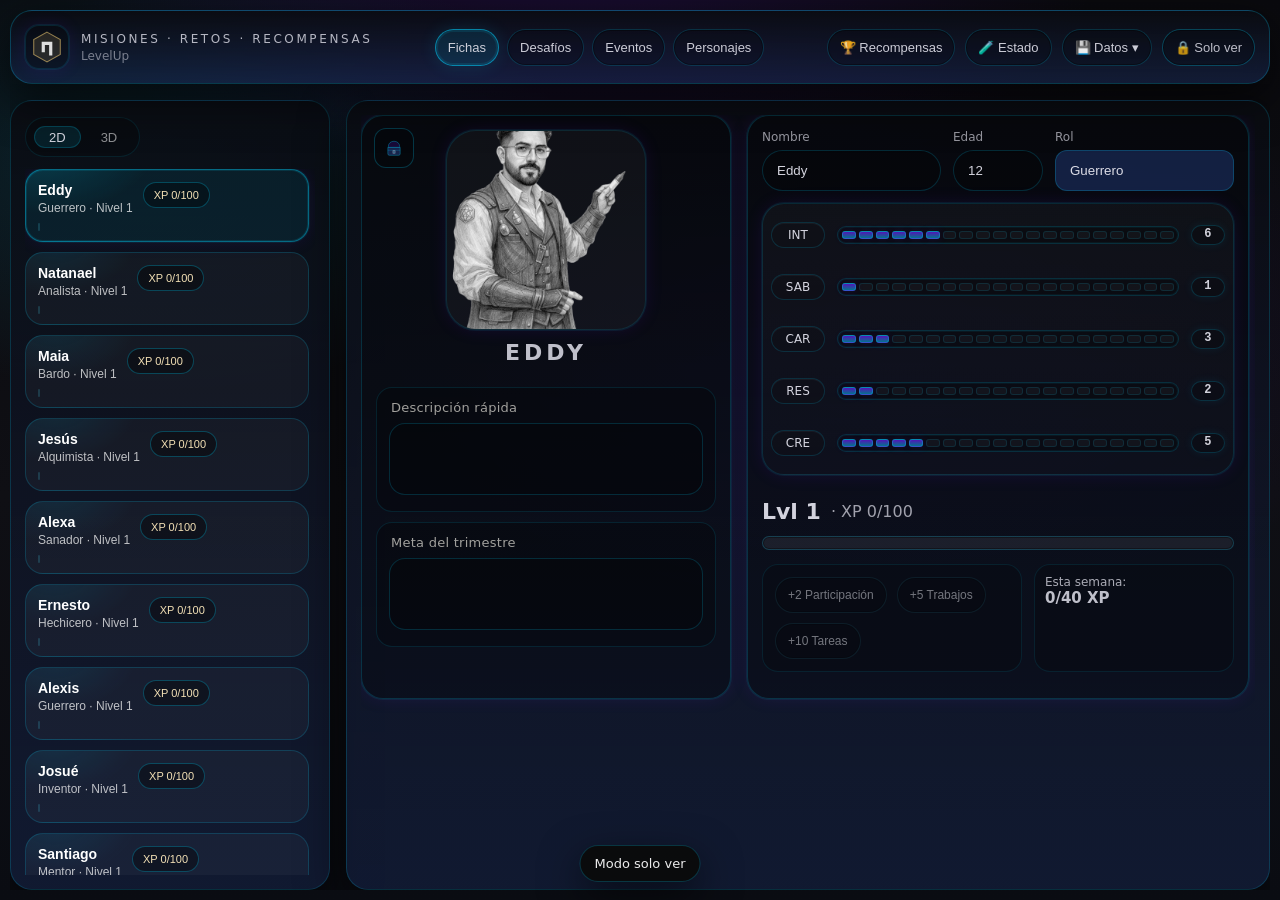
==== index.html @ 94ec375c "Add files via upload" ====
<!doctype html>
<html lang="es">
<head>
  <meta charset="utf-8" />
  <!-- iOS: evita zoom raro al rotar y mantiene el layout estable -->
  <meta name="viewport" content="width=device-width, initial-scale=1, minimum-scale=1, maximum-scale=1, viewport-fit=cover" />
  <meta name="color-scheme" content="dark" />
  <!-- LevelUp STABLE_RESET_v14 -->
<title>LevelUp</title>
  <!-- Icono de la pestaña (pon tu archivo en assets/logo.png o cambia la ruta) -->
  <link rel="icon" href="assets/logo.png" type="image/png" />
  <link rel="apple-touch-icon" href="assets/logo.png" />
  <link rel="stylesheet" href="./styles.css?v=LevelUP_V2_00.032" />
</head>
<body>
  <div class="splash" id="splash" aria-label="LevelUp" role="status">
    <div class="splash__inner">
      <img class="splash__logo" src="assets/logo.png" alt="LevelUp" />
      <div class="splash__glow" aria-hidden="true"></div>
    </div>
  </div>
  <!--
    LevelUp Hybrid Skeleton (Base responsive + datos híbridos)
    - Desktop / iPad / iPhone
    - Híbrido de datos:
        1) Intenta cargar ./data/data.json (GitHub Pages) si hay internet
        2) Si falla, usa la última copia guardada en localStorage
        3) Siempre puedes importar JSON manual (ideal para iPad offline) y se guarda localmente
    - Sin PIN por ahora (se agrega después sin reestructurar)
  -->

  <div class="app" id="app">
    <header class="topbar" id="topbar">
      <div class="topbar__left">
        <button class="iconbtn topbar__menu" id="btnMenu" aria-label="Abrir menú lateral" title="Menú">☰</button>

        <!-- Mobile: acceso directo a Recompensas (trofeo). Más simple y confiable en iOS. -->
        <button class="iconbtn topbar__trophyBtn" id="btnMobileRewards" aria-label="Recompensas" title="Recompensas">
          <svg class="trophyIcon" viewBox="0 0 64 64" aria-hidden="true" focusable="false">
            <path d="M22 12h20v6c0 8-5 14-10 14s-10-6-10-14v-6z" fill="rgba(114,26,255,.18)" stroke="rgba(0,210,255,.55)" stroke-width="2"/>
            <path d="M18 14h-6c0 12 6 18 14 20" fill="none" stroke="rgba(0,210,255,.55)" stroke-width="2"/>
            <path d="M46 14h6c0 12-6 18-14 20" fill="none" stroke="rgba(0,210,255,.55)" stroke-width="2"/>
            <path d="M28 36h8v6h-8z" fill="rgba(25,42,86,.85)" stroke="rgba(0,210,255,.45)" stroke-width="2"/>
            <path d="M22 42h20v8H22z" fill="rgba(25,42,86,.85)" stroke="rgba(0,210,255,.45)" stroke-width="2"/>
            <path d="M18 50h28" stroke="rgba(0,210,255,.25)" stroke-width="2"/>
          </svg>
        </button>

        <div class="brand" aria-label="LevelUp">
          <div class="brand__logo" aria-hidden="true">
            <svg viewBox="0 0 64 64" width="34" height="34" role="img" aria-label="LU">
              <path d="M32 4l25 14v28L32 60 7 46V18L32 4z" fill="rgba(255,215,120,.12)" stroke="rgba(255,215,120,.55)" stroke-width="2"/>
              <path d="M22 22h20v6H28v14h-6V22zm14 0h6v26h-6V22z" fill="rgba(255,255,255,.85)"/>
            </svg>
          </div>
          <div class="brand__text">
            <div class="brand__title">MISIONES · RETOS · RECOMPENSAS</div>
            <div class="brand__subtitle" id="brandSubtitle">LevelUp</div>
          </div>
        </div>
      </div>

      <nav class="topnav" aria-label="Navegación principal">
        <button class="pill is-active" data-route="fichas">Fichas</button>
        <button class="pill" data-route="desafios">Desafíos</button>
        <button class="pill" data-route="eventos">Eventos</button>
        <button class="pill" data-route="personajes">Personajes</button>
      </nav>

      <div class="topbar__right">
        <!-- Reemplaza "Presentación" por acceso directo a Recompensas (pantalla separada por ahora) -->
        <button class="pill pill--ghost" id="btnRecompensas" data-route="recompensas">🏆 Recompensas</button>
        <button class="pill pill--ghost" id="btnDebugPanel" aria-pressed="false">🧪 Estado</button>

        <div class="dropdown">
          <button class="pill pill--ghost" id="btnDatos" aria-haspopup="menu" aria-expanded="false">💾 Datos ▾</button>
          <div class="dropdown__menu" role="menu" aria-label="Datos" id="menuDatos">
            <button class="menuitem" role="menuitem" id="btnReloadRemote">Recargar desde GitHub</button>
            <button class="menuitem" role="menuitem" id="btnImportJson">Importar JSON…</button>
            <button class="menuitem" role="menuitem" id="btnExportJson">Exportar JSON</button>
            <div class="menudivider"></div>
            <button class="menuitem" role="menuitem" id="btnResetLocal">Borrar copia local</button>
          </div>
        </div>

        <button class="pill pill--danger" id="btnEdicion">🔒 Edición</button>
      </div>
    </header>

    <main class="shell" id="shell">
      <div class="overlay" id="overlay" hidden></div>

      <aside class="sidebar" id="sidebar" aria-label="Panel de personajes">
        <div class="panelHeader panelHeader--compact">
          <div class="segmented segmented--compact" role="tablist" aria-label="Grupos">
            <button class="segmented__btn is-active" role="tab" aria-selected="true" data-group="2D">2D</button>
            <button class="segmented__btn" role="tab" aria-selected="false" data-group="3D">3D</button>
          </div>
          <button class="pill pill--small" id="btnNuevoHeroe" data-edit-only="1">+ Nuevo</button>
        </div>

        <div class="list" id="heroList"></div>
      </aside>

      <section class="content" id="content" aria-label="Contenido principal">
        <div class="pages">
          <article class="page is-active" data-page="fichas">
            <div class="cardGrid">
              <div class="card card--center card--avatar">
                <!-- Eliminar héroe (fuera del marco para no descentrar la foto) -->
                <button class="iconBtn heroChestBtn" id="btnChest" title="Recompensas" aria-label="Recompensas">
                  <!-- Inline SVG para que se vea como cofre (no emoji caja de herramientas) -->
                  <svg class="chestIcon" viewBox="0 0 64 64" aria-hidden="true" focusable="false">
                    <!-- tapa -->
                    <path d="M12 26c0-10 8-18 20-18s20 8 20 18v4H12v-4z" fill="rgba(114,26,255,.18)" stroke="rgba(0,210,255,.55)" stroke-width="2"/>
                    <!-- cuerpo -->
                    <path d="M10 30h44v22c0 3-2 6-6 6H16c-4 0-6-3-6-6V30z" fill="rgba(25,42,86,.85)" stroke="rgba(0,210,255,.55)" stroke-width="2"/>
                    <!-- refuerzo -->
                    <path d="M10 40h44" stroke="rgba(0,210,255,.35)" stroke-width="2"/>
                    <!-- cerradura -->
                    <path d="M28 41h8v10h-8z" fill="rgba(220,220,230,.12)" stroke="rgba(220,220,230,.55)" stroke-width="2"/>
                    <circle cx="32" cy="46" r="1.8" fill="rgba(0,210,255,.9)"/>
                  </svg>
                  <span class="notifBadge" id="chestBadge" aria-hidden="true" hidden>1</span>
                </button>
                <button class="iconBtn iconBtn--danger heroDeleteBtn" id="btnEliminar" data-edit-only="1" title="Eliminar héroe" aria-label="Eliminar héroe">🗑</button>
                <div class="avatar">
				  <div class="avatar__frame" id="avatarFrame">
					<div class="avatar__box" id="avatarBox">
						<div class="avatar__placeholder">Sin foto</div>
					</div>
                    <!-- Overlay edit icon: appears on hover (desktop) or always on touch -->
                    <button class="avatarEditBtn" id="btnFotoOverlay" data-edit-only="1" title="Editar foto" aria-label="Editar foto">✎</button>
				  </div>
                </div>

                <div class="heroName" id="heroName">NUEVO HÉROE</div>

          <div class="noteGrid">
            <div class="noteCol">
              <div class="noteTitle">Descripción rápida</div>
              <textarea class="textarea textarea--short" id="txtDesc" ></textarea>
            </div>
            <div class="noteCol">
              <div class="noteTitle">Meta del trimestre</div>
              <textarea class="textarea textarea--short" id="txtMeta" ></textarea>
            </div>
</div>
              </div>

              <div class="card">
                <div class="fields3">
                  <div class="field">
                    <div class="labelSmall">Nombre</div>
                    <input class="input" id="inNombre" value="Nuevo héroe" />
                  </div>
                  <div class="field field--small">
                    <div class="labelSmall">Edad</div>
                    <input class="input" id="inEdad" value="13" />
                  </div>
                  <div class="field">
                    <div class="labelSmall">Rol</div>
                    <input class="input input--select" id="inRol" value='Selecciona un rol' readonly aria-haspopup="dialog" aria-controls="roleModal" />
                  </div>
                </div>

                <div class="stats" id="statsBox"></div>

                <div class="xpCard">
                  <div class="xpHeader">
                    <div class="xpLevel" id="xpLevel">Lvl 1</div>
                    <div class="xpText" id="xpText">· XP 0/100</div>
                    <div class="xpBtns">
                      <button class="pill pill--small pill--ghost" id="btnXpM5" data-edit-only="1">-5 XP</button>
                      <button class="pill pill--small pill--ghost" id="btnXpM1" data-edit-only="1">-1 XP</button>
                      <button class="pill pill--small pill--ghost" id="btnXpP1" data-edit-only="1">+1 XP</button>
                      <button class="pill pill--small pill--ghost" id="btnXpP5" data-edit-only="1">+5 XP</button>
                    </div>
                  </div>
                  <div class="xpBar"><div class="xpFill" id="xpFill" style="width:0%"></div></div>

                  <div class="xpFooter">
                    <div class="subCard">
                      <div class="chipRow" id="actChips">
                        <button class="pill pill--small" data-xp="2">+2 Participación</button>
                        <button class="pill pill--small" data-xp="5">+5 Trabajos</button>
                        <button class="pill pill--small" data-xp="10">+10 Tareas</button>
                      </div>
                    </div>
                    <div class="subCard subCard--week">
                      <div class="subCard__title">Esta semana:</div>
                      <div class="subCard__valRow">
                        <div class="subCard__val" id="weekXp">0/40 XP</div>
                        <button class="iconBtn iconBtn--tiny" id="btnWeekReset" data-edit-only="1" title="Reiniciar XP semanal" aria-label="Reiniciar XP semanal">↺</button>
                      </div>
                    </div>
                  </div>

                </div>
              </div>
            </div>
          </article>

        <article class="page" data-page="recompensas">
          <div class="rewardsGrid">
            <section class="card" aria-label="Historial de recompensas">
              <div class="cardHead">
                <h3 class="h3">Historial</h3>
                <div class="muted small" id="rewardsHistorySubtitle">Selecciona un personaje para ver su historial.</div>
              </div>
              <div class="cardBody">
                <div id="rewardsHistoryList" class="rewardsList"></div>
                <div id="rewardsHistoryEmpty" class="muted" style="padding:8px;">Aún no hay recompensas reclamadas.</div>
              </div>
            </section>

            <section class="card" aria-label="Recompensas generales">
              <div class="cardHead">
                <h3 class="h3">Recompensas generales</h3>
                <div class="muted small">Lo que pueden ganar al subir de nivel.</div>
              </div>
              <div class="cardBody">
                <div id="rewardsGeneralList" class="rewardsList"></div>
              </div>
            </section>
          </div>
        </article>

          <article class="page" data-page="desafios">
            <div class="challengeTop">
              <div class="dropdown" id="subjectDropdown">
                <button class="pill" id="btnSubject" type="button">Materia ▾</button>
                <div class="dropdown__menu" id="subjectMenu" role="menu" aria-label="Materias"></div>
              </div>

              <div class="diffPills" id="diffPills" role="group" aria-label="Dificultad">
                <button class="pill pill--ghost" id="btnDiffEasy" type="button" data-diff="easy">Fácil</button>
                <button class="pill pill--ghost" id="btnDiffMed" type="button" data-diff="medium">Medio</button>
                <button class="pill pill--ghost" id="btnDiffHard" type="button" data-diff="hard">Difícil</button>
              </div>

              <button class="pill" id="btnAddChallenge" type="button" data-edit-only="1">+ Desafío</button>
              <button class="pill pill--ghost" id="btnManageSubjects" type="button" data-edit-only="1">✎ Materias</button>
            </div>

            <!-- Menú contextual (mobile/compact) para acciones del desafío seleccionado -->
            <div class="dropdown__menu" id="challengeMoreMenu" role="menu" aria-label="Acciones de desafío" hidden></div>

<div class="cards2">
              <div class="card">
                <div class="cardTitle">Lista</div>
                <div class="challengeList" id="challengeList"></div>
              </div>

              <div class="card">
                <div class="cardTitle">Detalle</div>
                <div class="challengeDetailHead">
                  <div class="challengeDetailMeta" id="challengeHint">Selecciona un desafío.</div>
                  <div class="challengeDetailActions">
                    <button class="pill pill--small" id="btnChallengeComplete" type="button">✔ Completado</button>
                    <button class="pill pill--small pill--ghost" id="btnChallengeEdit" data-edit-only="1" type="button">✎ Editar</button>
                    <button class="pill pill--small pill--danger" id="btnChallengeDelete" data-edit-only="1" type="button">🗑</button>
                    <button class="pill pill--small pill--ghost" id="btnChallengeMore" type="button" aria-label="Más acciones" data-edit-only="1">⋯</button>
                  </div>
                </div>
                <div class="challengeBody" id="challengeBody"></div>
              </div>
            </div>
          </article>

          <article class="page" data-page="eventos">
            <div class="pageIntro">
              <h2 class="h2">Eventos</h2>
              <p class="muted">Tarjetas (placeholder) listas para desbloqueos.</p>
            </div>
            <div class="gridCards" id="eventGrid"></div>
          </article>

          <article class="page" data-page="personajes">
            <div class="pageIntro">
              <h2 class="h2">Personajes</h2>
              <p class="muted">Vista global (placeholder): lista.</p>
            </div>

            <div class="card">
              <div class="cardTitle">Tabla rápida</div>
              <div class="table" id="peopleTable"></div>
            </div>
          </article>
        </div>
      </section>

      <aside class="details" id="details" aria-label="Panel derecho">
        <div class="card">
          <div class="cardTitle">Estado</div>
          <div class="kv">
            <div class="k">Dispositivo</div><div class="v" id="dbgDevice">—</div>
            <div class="k">Ruta</div><div class="v" id="dbgRoute">fichas</div>
            <div class="k">Rol</div><div class="v" id="dbgRole">viewer</div>
            <div class="k">Datos</div><div class="v" id="dbgDataSrc">—</div>
            <div class="k">Update</div><div class="v" id="dbgUpdated">—</div>
            <div class="k">Build</div><div class="v" id="dbgBuild">—</div>
            <div class="k">Materias</div><div class="v" id="dbgSubCount">—</div>
            <div class="k">Desafíos</div><div class="v" id="dbgChCount">—</div>
          </div>
        </div>

        <div class="card">
          <div class="cardTitle">Notas</div>
          <div class="muted">
            Híbrido: GitHub cuando hay internet, localStorage cuando no, e importación manual para iPad offline.
          </div>
          <div class="ghostBox">PIN se agrega en fase siguiente</div>
        </div>
      </aside>
      <input type="file" id="fileHeroPhoto" accept="image/*" hidden />
    </main>

    <nav class="bottomNav" id="bottomNav" aria-label="Navegación inferior">
      <button class="bottomNav__btn is-active" data-route="fichas">Fichas</button>
      <button class="bottomNav__btn" data-route="desafios">Desafíos</button>
      <button class="bottomNav__btn" data-route="eventos">Eventos</button>
      <button class="bottomNav__btn" data-route="personajes">Personajes</button>
    </nav>

    <div class="modal" id="roleModal" hidden>
      <div class="modal__backdrop" data-close-role-modal></div>
      <div class="modal__card" role="dialog" aria-modal="true" aria-labelledby="roleModalTitle">
        <div class="modal__header">
          <div class="cardTitle" id="roleModalTitle">Selecciona un rol</div>
          <button class="pill pill--small pill--ghost" id="btnCloseRoleModal" type="button">Cerrar</button>
        </div>
        <div class="modal__body">
          <div class="roleList" id="roleList"></div>
        </div>
      </div>
    </div>

    
    <!-- Modal: Editor de foto (encuadre) -->
    <div class="modal" id="photoModal" hidden>
      <div class="modal__backdrop" id="photoBackdrop"></div>
      <div class="modal__card" role="dialog" aria-modal="true" aria-labelledby="photoModalTitle">
        <div class="modal__header">
          <div class="cardTitle" id="photoModalTitle">Editar foto</div>
          <button class="pill pill--small pill--ghost" id="btnPhotoCancel" type="button">Cerrar</button>
        </div>
        <div class="modal__body">
          <div id="photoPreviewBox" aria-label="Arrastra para encuadrar"></div>

          <div class="photoFitRow">
            <div class="muted">Posición: <span id="photoPosLabel">50% · 50%</span></div>
            <div class="muted">Zoom: <span id="photoZoomLabel">100%</span></div>
          </div>

          <div class="photoFitRow">
            <input id="photoZoom" type="range" min="1" max="2.5" step="0.01" value="1" />
            <button class="pill pill--small" id="btnPhotoReset" type="button">Reset</button>
            <button class="pill pill--small pill--ghost" id="btnPhotoChange" type="button">Cambiar imagen</button>
            <button class="pill pill--small pill--danger" id="btnPhotoSave" type="button">Guardar</button>
          </div>
        </div>
      </div>
    </div>

    
    <!-- Modal: Subir de nivel + elegir recompensa -->
    <div class="modal" id="levelUpModal" hidden>
      <div class="modal__backdrop" id="levelUpBackdrop"></div>
      <div class="modal__card modal__card--levelup" role="dialog" aria-modal="true" aria-labelledby="levelUpTitle">
        <div class="modal__header">
          <div class="cardTitle" id="levelUpTitle">¡Subiste de nivel!</div>
          <button class="pill pill--small pill--ghost" id="btnLevelUpClose" type="button">Cerrar</button>
        </div>
        <div class="modal__body">
          <div class="levelUpHeroLine">
            <div class="muted">Héroe:</div>
            <div class="levelUpHeroName" id="levelUpHeroName">—</div>
          </div>

          <div class="levelUpBig">
            <div class="levelUpBig__label">Nivel</div>
            <div class="levelUpBig__num" id="levelUpNum">1</div>
          </div>

          <div class="levelUpPickTitle">Elige tu recompensa</div>
          <div class="rewardPickGrid" id="rewardPickGrid"></div>

          <div class="muted levelUpHint" id="levelUpHint">Tienes una recompensa pendiente. Elígela para reclamarla.</div>
        </div>
      </div>
    </div>

    <!-- Modal: Confirmación (sin alerts del navegador) -->
    <div class="modal" id="confirmModal" hidden>
      <div class="modal__backdrop" id="confirmBackdrop"></div>
      <div class="modal__card" role="dialog" aria-modal="true" aria-labelledby="confirmTitle">
        <div class="modal__header">
          <div class="cardTitle" id="confirmTitle">Confirmar</div>
        </div>
        <div class="modal__body">
          <div class="confirmMsg" id="confirmMessage">¿Seguro?</div>
          <div style="height:14px"></div>
          <div style="display:flex; gap:10px; justify-content:flex-end; flex-wrap:wrap;">
            <button class="pill pill--small pill--ghost" id="btnConfirmCancel" type="button">Cancelar</button>
            <button class="pill pill--small pill--danger" id="btnConfirmOk" type="button">Aceptar</button>
          </div>
        </div>
      </div>
    </div>

    <!-- Modal: Materias (CRUD) -->
    <div class="modal" id="subjectsModal" hidden>
      <div class="modal__backdrop" id="subjectsBackdrop"></div>
      <div class="modal__card" role="dialog" aria-modal="true" aria-labelledby="subjectsTitle">
        <div class="modal__header">
          <div class="cardTitle" id="subjectsTitle">Materias</div>
          <button class="pill pill--small pill--ghost" id="btnCloseSubjects" type="button">✕</button>
        </div>
        <div class="modal__body">
          <div class="formCard">
            <label class="label">Nueva materia</label>
            <div style="display:flex; gap:10px; align-items:center;">
              <input class="input" id="inNewSubject" placeholder="Ej: Ciencias" />
              <button class="pill pill--small" id="btnAddSubject" type="button">Agregar</button>
            </div>
          </div>

          <div style="height:12px"></div>

          <div class="cardTitle" style="margin:6px 0 10px;">Lista</div>
          <div class="subjectsList" id="subjectsList"></div>
        </div>
      </div>
    </div>

    <!-- Modal: Crear / Editar desafío -->
    <div class="modal" id="challengeModal" hidden>
      <div class="modal__backdrop" id="challengeBackdrop"></div>
      <div class="modal__card" role="dialog" aria-modal="true" aria-labelledby="challengeModalTitle">
        <div class="modal__header">
          <div class="cardTitle" id="challengeModalTitle">Desafío</div>
          <button class="pill pill--small pill--ghost" id="btnCloseChallengeModal" type="button">✕</button>
        </div>
        <div class="modal__body">
          <div class="fields3" style="grid-template-columns: 1fr 120px 1fr;">
            <div class="field">
              <label class="label">Materia</label>
              <select class="input input--select" id="inChSubject"></select>
            </div>
            <div class="field">
              <label class="label">Dificultad</label>
              <input type="hidden" id="inChDiff" value="easy" />
              <div class="diffPick" id="inChDiffPick" role="group" aria-label="Dificultad">
                <button type="button" class="pill pill--small" data-diff="easy">Fácil</button>
                <button type="button" class="pill pill--small" data-diff="medium">Medio</button>
                <button type="button" class="pill pill--small" data-diff="hard">Difícil</button>
              </div>
            </div>
            <div class="field">
              <label class="label">Puntos</label>
              <input class="input" id="inChPoints" inputmode="numeric" />
            </div>
          </div>

          <div class="field">
            <label class="label">Título</label>
            <input class="input" id="inChTitle" placeholder="Ej: Problemas de fracciones" />
          </div>

          <div style="height:10px"></div>

          <div class="field">
            <label class="label">Instrucciones</label>
            <textarea class="textarea" id="inChBody" placeholder="Escribe instrucciones simples..."></textarea>
          </div>

          <div style="height:14px"></div>
          <div style="display:flex; gap:10px; justify-content:flex-end; flex-wrap:wrap;">
            <button class="pill pill--small pill--ghost" id="btnCancelChallenge" type="button">Cancelar</button>
            <button class="pill pill--small" id="btnSaveChallenge" type="button">Guardar</button>
          </div>
        </div>
      </div>
    </div>


    <input type="file" id="fileJson" accept="application/json" hidden />
  </div>

  <!-- Cache-bust version -->
  

  <!-- Eventos: modal de detalle -->
  <div class="modal" id="eventModal" hidden>
    <div class="modal__backdrop" data-close="eventModal"></div>
    <div class="modal__card modal__card--event" role="dialog" aria-modal="true" aria-labelledby="eventModalTitle">
      <div class="modal__head">
        <div class="modal__titleRow">
          <div class="badge badge--subj" id="eventModalKind">EVENTO</div>
          <h3 id="eventModalTitle">Evento</h3>
        </div>
        <button class="iconBtn" id="btnEventClose" title="Cerrar" aria-label="Cerrar">✕</button>
      </div>
      <div class="modal__body">
        <div class="eventModalGrid">
          <div class="eventModalImg" id="eventModalImg" aria-hidden="true"></div>
          <div class="eventModalInfo">
            <div class="muted" id="eventModalReq"></div>
            <div class="row gap">
              <button class="btn btnPrimary" id="btnEventFight">⚔️ Retar</button>
              <button class="btn" id="btnEventToggleUnlock" data-edit-only="1">Desbloquear</button>
            </div>
          </div>
        </div>
      </div>
    </div>
  </div>

<script src="./splash.js?v=LevelUP_V2_00.032" defer></script>
  <script src="./app.js?v=LevelUP_V2_00.032" defer></script>
</body>
</html>
---- styles.css ----
:root{
  /* Palette (requested) */
  --obsidian: rgb(15,15,20);
  --cobalt: rgb(25,42,86);
  --amethyst: rgb(114,26,255);
  --ether: rgb(0,210,255);
  --steel: rgb(220,220,230);

  /* App tokens */
  --bg0: var(--obsidian);
  --panel: rgba(25,42,86,0.52);
  --panel2: rgba(25,42,86,0.38);

  --danger: rgba(255, 120, 120, 0.40);
  --dangerBorder: rgba(255, 120, 120, 0.22);
  --dangerBg: rgba(255, 120, 120, 0.10);

  --stroke: rgba(0,210,255,0.22);
  --stroke2: rgba(0,210,255,0.38);
  --text: rgba(220,220,230,0.96);
  --muted: rgba(220,220,230,0.72);

  --radius: 22px;
  --radius2: 16px;
  --shadow: 0 14px 46px rgba(0,0,0,0.62);
  --glow: 0 0 0 1px rgba(0,210,255,0.08), 0 0 18px rgba(114,26,255,0.10);
  --maxw: 1480px;
  --gap: 16px;

  --safe-top: env(safe-area-inset-top, 0px);
  --safe-bottom: env(safe-area-inset-bottom, 0px);
  --safe-left: env(safe-area-inset-left, 0px);
  --safe-right: env(safe-area-inset-right, 0px);
}

*{ box-sizing:border-box; }
html,body{ height:100%; }
body{
  margin:0;
  font-family: ui-sans-serif, system-ui, -apple-system, Segoe UI, Roboto, Helvetica, Arial;
  color: var(--text);
  background:
    radial-gradient(900px 520px at 45% -10%, rgba(114,26,255,0.18), transparent 60%),
    radial-gradient(760px 420px at 12% 18%, rgba(0,210,255,0.12), transparent 55%),
    radial-gradient(820px 460px at 70% 38%, rgba(114,26,255,0.10), transparent 62%),
    linear-gradient(180deg, rgb(10,10,14), var(--obsidian) 55%, rgb(10,12,18));
  overflow:hidden;
}

.app{
  height:100%;
  display:flex;
  flex-direction:column;
  padding: calc(10px + var(--safe-top)) calc(10px + var(--safe-right)) calc(10px + var(--safe-bottom)) calc(10px + var(--safe-left));
}

/* Topbar */
.topbar{
  position: relative;
  z-index: 20000;
  overflow: visible;

  min-height: 74px;
  display:flex;
  align-items:center;
  justify-content:space-between;
  gap: 14px;
  padding: 10px 14px;
  border-radius: var(--radius);
  background: linear-gradient(180deg, rgba(10,12,18,0.92), rgba(25,42,86,0.55));
  box-shadow: var(--shadow);
  border: 1px solid rgba(0,210,255,0.24);
  backdrop-filter: blur(10px);
}
.topbar__left{ display:flex; align-items:center; gap: 12px; min-width: 320px; }
.topbar__right{ display:flex; align-items:center; gap: 10px; flex-wrap:wrap; justify-content:flex-end; }
.notifBtn{
  position:relative;
  height: 42px;
  min-width: 42px;
  padding: 0 12px;
  border-radius: 16px;
  border: 1px solid rgba(0,210,255,0.22);
  background: rgba(25,42,86,0.35);
  color: rgba(220,220,230,0.96);
  cursor:pointer;
  display:inline-flex;
  align-items:center;
  justify-content:center;
  gap:8px;
  box-shadow: 0 10px 26px rgba(0,0,0,0.45);
}
.notifBtn:hover{ border-color: rgba(0,210,255,0.45); background: rgba(25,42,86,0.55); }
.notifBadge{
  position:absolute;
  top: -6px;
  right: -6px;
  padding: 2px 6px;
  border-radius: 999px;
  font-size: 11px;
  font-weight: 900;
  letter-spacing: .2px;
  background: rgba(114,26,255,0.95);
  border: 1px solid rgba(0,210,255,0.30);
  color: rgba(220,220,230,0.98);
  box-shadow: 0 10px 26px rgba(0,0,0,0.45);
}
.topbar__menu{ display:none; }
/* Mobile-only: botón de trofeo para ir a Recompensas */
.topbar__trophyBtn{ display:none; }
.trophyIcon{ width:22px; height:22px; }
/* show hamburger only on small screens */
@media (min-width: 901px){ .topbar__menu{ display:none !important; } }
@media (max-width: 900px){ .topbar__menu{ display:flex !important; } }


/* Mobile: compact overflow menu for header actions */
.topbar__moreWrap{display:none;}
.topbar__moreBtn{
  display:none;
  width:42px; height:42px; border-radius:12px;
  align-items:center; justify-content:center;
  background:rgba(255,255,255,.04);
  border:1px solid rgba(0,210,255,.18);
  color:#eae7df;
}
.topMoreMenu{
  position:absolute;
  top: calc(100% + 10px);
  left: 0;
  min-width: 220px;

  z-index: 20060;
  background: rgba(10,12,18,0.92);
  border: 1px solid rgba(0,210,255,0.26);
  border-radius: 16px;
  box-shadow: 0 18px 60px rgba(0,0,0,0.65);
  padding: 8px;
  backdrop-filter: blur(12px);
}
.topMoreMenu__item{
  width: 100%;
  display:flex;
  align-items:center;
  gap: 10px;
  padding: 10px 12px;
  border-radius: 12px;
  background: transparent;
  border: 1px solid transparent;
  color: var(--text);
  text-align:left;
  cursor:pointer;
  font-size: 14px;
}
.topMoreMenu__item:hover{
  background: rgba(255,255,255,0.05);
  border-color: rgba(0,210,255,0.12);
}
.topMoreMenu__item:active{ transform: translateY(1px); }
.topMoreMenu__item .emoji{ width: 18px; display:inline-block; opacity: .70; }

.brand{ display:flex; align-items:center; gap: 12px; }
.brand__logo{
  width: 44px; height: 44px;
  display:grid; place-items:center;
  border-radius: 14px;
  background: rgba(0,0,0,0.25);
  border: 1px solid rgba(0,210,255,0.12);
  box-shadow: var(--glow);
}
.brand__title{ font-size: 12px; letter-spacing: 2.6px; opacity:.85; text-transform:uppercase; }
.brand__subtitle{ font-size: 12px; opacity:.55; margin-top: 3px; }

/* Pills */
.pill{
  border: 1px solid rgba(0,210,255,0.20);
  background: rgba(255,255,255,0.04);
  color: var(--text);
  border-radius: 999px;
  padding: 10px 14px;
  font-size: 13px;
  cursor:pointer;
  box-shadow: 0 0 0 1px rgba(0,0,0,0.35) inset;
  transition: transform .08s ease, background .15s ease, border-color .15s ease;
}
.pill:hover{ background: rgba(255,255,255,0.06); border-color: rgba(0,210,255,0.32); }
.pill:active{ transform: translateY(1px); }
.pill.is-active{ background: rgba(0,210,255,0.10); border-color: rgba(0,210,255,0.38); }
.pill--ghost{ border-color: rgba(255,255,255,0.14); }
.pill--danger{ color: var(--danger); border-color: var(--dangerBorder); background: var(--dangerBg); }
.pill--small{ padding: 8px 12px; font-size: 12px; }
.pill--icon{
  padding: 0;
  width: 34px;
  height: 34px;
  display: inline-flex;
  align-items: center;
  justify-content: center;
  font-size: 16px;
  border-radius: 12px;
}

.iconbtn{
  border: 1px solid rgba(255,255,255,0.12);
  background: rgba(255,255,255,0.05);
  border-radius: 12px;
  width: 42px; height: 42px;
  color: var(--text);
  cursor:pointer;
}

/* Top nav */
.topnav{ display:flex; gap: 8px; align-items:center; justify-content:center; flex: 1; }

/* Dropdown */
.dropdown{ position:relative; z-index: 20040; }
.dropdown__menu{
  position:absolute;
  right:0;
  top: calc(100% + 10px);
  min-width: 240px;
  padding: 10px;
  border-radius: 14px;

  /* Opaque panel so it doesn't look "transparent" */
  background: rgba(10,12,18,0.92);
  border: 1px solid rgba(0,210,255,0.28);
  box-shadow: 0 18px 60px rgba(0,0,0,0.65);

  display:none;
  z-index: 20050;
}
.dropdown.is-open .dropdown__menu{ display:block; }
.dropdown__menu.is-portal{ right:auto !important; }
.challengeHintBadges{ display:flex; flex-wrap:wrap; gap:8px; margin-top:6px; }
.menuitem{
  width:100%;
  text-align:left;
  border:none;
  background: transparent;
  color: var(--text);
  padding: 10px 10px;
  border-radius: 10px;
  cursor:pointer;
}
.menuitem:hover{ background: rgba(255,255,255,0.06); }
.menudivider{ height:1px; background: rgba(255,255,255,0.10); margin: 8px 0; }

/* Shell layout */
.shell{
  position:relative;
  flex:1;
  display:grid;
  gap: var(--gap);
  padding-top: var(--gap);
  overflow:hidden;
  grid-template-columns: 320px minmax(0, 1fr);
  grid-template-areas: "sidebar content";
  max-width: var(--maxw);
  width:100%;
  margin: 0 auto;
  min-height: 0;
}

.sidebar, .content, .details{
  border-radius: var(--radius);
  background: linear-gradient(180deg, rgba(10,12,18,0.90), rgba(25,42,86,0.46));
  border: 1px solid rgba(0,210,255,0.18);
  box-shadow: var(--shadow);
  overflow:hidden;
  min-height: 0;
  display:flex;
  flex-direction:column;
}
.sidebar{ padding: 14px; grid-area: sidebar; }
.details{ padding: 14px; grid-area: details; }
.content{ padding: 14px; overflow:hidden; grid-area: content; }

.details{ display:none; }
.shell.is-details-open{
  grid-template-columns: 320px minmax(0, 1fr) 360px;
  grid-template-areas: "sidebar content details";
}
.shell.is-details-open .details{ display:flex; }

.pages{ overflow:auto; overflow-x:hidden; padding-right: 6px; scrollbar-gutter: stable; }
/* Sidebar bits */
.panelHeader{ display:flex; align-items:center; justify-content:space-between; padding: 2px 0 10px 0; }
.panelHeader__title{ letter-spacing: 2px; font-size: 13px; opacity: .85; }

/* Sidebar compact header: switches + "Nuevo" in one row */
.panelHeader--compact{ gap:10px; padding: 2px 0 12px 0; }
.panelHeader--compact .segmented{ margin-bottom: 0; }
.segmented--compact{ min-width: 0; }
.segmented--compact .segmented__btn{ padding: 10px 14px; font-size: 13px; }

.segmented{
  display:flex; gap: 6px; padding: 8px; border-radius: 999px;
  background: rgba(0,0,0,0.20);
  border: 1px solid rgba(0,210,255,0.10);
  margin-bottom: 10px;
}
.segmented__btn{
  flex:1; border:none; padding: 7px 8px; border-radius: 999px;
  display:flex; align-items:center; justify-content:center; line-height:1;
  background: transparent; color: rgba(255,255,255,0.55); cursor:pointer;
  font-size: 12px;
}
.segmented__btn.is-active{
  background: rgba(0,210,255,0.10);
  color: var(--text);
  border: 1px solid rgba(0,210,255,0.20);
}
.list{ overflow:auto; padding-right: 6px; }
.heroCard{
  width:100%;
  text-align:left;
  border-radius: 18px;
  padding: 12px 12px 10px;
  margin-bottom: 10px;
  border: 1px solid rgba(0,210,255,0.18);
  background:
    radial-gradient(120px 80px at 10% -20%, rgba(0,210,255,0.10), transparent 70%),
    rgba(255,255,255,0.035);
  cursor:pointer;
  display:flex;
  flex-direction:column;
  gap: 8px;
  transition: border-color .15s ease, background .2s ease, transform .08s ease;
}
.heroCard:hover{ border-color: rgba(0,210,255,0.28); }
.heroCard:active{ transform: translateY(1px); }
.heroCard.is-active{
  border-color: rgba(0,210,255,0.42);
  background:
    radial-gradient(160px 90px at 5% -30%, rgba(0,210,255,0.18), transparent 72%),
    rgba(0,210,255,0.08);
  box-shadow: 0 0 0 1px rgba(0,210,255,0.12) inset, var(--glow);
}
.heroCard__row{ display:flex; align-items:flex-start; justify-content:space-between; gap: 10px; }
.heroCard__name{ font-size: 14px; font-weight: 700; }
.heroCard__meta{ font-size: 12px; opacity:.72; margin-top:3px; }
.heroCard__badge{
  font-size: 11px;
  padding: 6px 10px;
  border-radius: 999px;
  border: 1px solid rgba(0,210,255,0.28);
  background: rgba(0,0,0,0.35);
  color: rgba(255,235,190,0.95);
  white-space:nowrap;
}
.heroCard__progress{
  height: 8px;
  border-radius: 999px;
  border: 1px solid rgba(0,210,255,0.12);
  background: rgba(255,255,255,0.06);
  overflow:hidden;
}
.heroCard__fill{
  height:100%;
  background: linear-gradient(90deg, rgba(0,210,255,0.22), rgba(120,255,170,0.6));
}

/* Content header */
.contentHeader{ display:flex; align-items:center; justify-content:space-between; gap: 10px; padding: 0 0 6px 0; }
.contentHeader__left{ display:flex; align-items:center; gap: 12px; }
.h1{ margin:0; font-size: 14px; letter-spacing: 2px; font-weight: 800; opacity:.9; }

.tabs{
  display:flex; gap: 8px; padding: 6px; border-radius: 999px;
  background: rgba(0,0,0,0.18);
  border: 1px solid rgba(0,210,255,0.10);
}
.tab{
  border:none; background: transparent; color: rgba(255,255,255,0.55);
  padding: 10px 12px; border-radius: 999px; cursor:pointer; font-size: 13px;
}
.tab.is-active{ background: rgba(0,210,255,0.10); color: var(--text); border: 1px solid rgba(0,210,255,0.20); }
.tabs--single{ padding: 4px; background: transparent; border: none; }
.tabs--single .tab{ padding: 9px 14px; }

.page{ display:none; }
.page.is-active{ display:block; }

.cardGrid{ display:grid; grid-template-columns: 370px minmax(0, 1fr); gap: var(--gap); padding-bottom: 14px; }

.card{
  border-radius: var(--radius);
  background: rgba(0,0,0,0.28);
  border: 1px solid rgba(0,210,255,0.18);
  box-shadow: var(--glow);
  padding: 14px;
}
.card--center{ display:flex; flex-direction:column; align-items:center; gap: 10px; }

.avatarBox{
  width: 260px;
  height: 260px;
  border-radius: 32px;
  border: 1px solid rgba(0,210,255,0.18);
  background: rgba(255,255,255,0.04);
  display:flex;
  align-items:center;
  justify-content:center;
  color: rgba(255,255,255,0.55);
  font-size: 20px;
}
.avatarBox img{
  width:100%;
  height:100%;
  object-fit: cover;
  border-radius: 32px;
  display:block;
}

.h2{ margin: 0 0 8px 0; font-size: 18px; }
.pageIntro{ padding: 4px 4px 14px 4px; }
.muted{ color: var(--muted); font-size: 13px; line-height: 1.4; }
.cardTitle{ font-size: 14px; letter-spacing: 1px; opacity: .9; margin-bottom: 10px; }
.avatar__frame{
  width: 200px; height: 200px;
  border-radius: 30px;
  background: rgba(255,255,255,0.04);
  border: 1px solid rgba(0,210,255,0.12);
  box-shadow: var(--glow);
  display:flex;
  align-items:center;
  justify-content:center;
  overflow:hidden;
  line-height: 1;
  margin-left:auto;
  margin-right:auto;
}

.avatar__frame img{ width:100%; height:100%; object-fit:cover; object-position:center; display:block; }
.avatar__placeholder{ opacity:.55; }

/* --- Avatar: contenedor con tamaño real (para que la imagen no se vaya a 0px) --- */
.avatar__frame{ position:relative; }
.avatar__box{
  position:absolute;
  inset:0;
  display:flex;
  align-items:center;
  justify-content:center;
  text-align:center;
}
.avatar__box img{
  width:100%;
  height:100%;
  object-fit:cover;
  object-position:center center;
  max-width:none;
  display:block;
}
.avatar__box .avatar__placeholder{ opacity:.55; }
.avatarEditBtn{
  position:absolute;
  top:10px;
  right:10px;
  width: 36px;
  height: 36px;
  border-radius: 12px;
  border: 1px solid rgba(0,210,255,0.28);
  background: rgba(25,42,86,0.72);
  color: rgba(220,220,230,0.95);
  display:flex;
  align-items:center;
  justify-content:center;
  cursor:pointer;
  box-shadow: 0 10px 26px rgba(0,0,0,0.45);
  opacity: 0;
  transform: translateY(-4px);
  transition: opacity .14s ease, transform .14s ease, border-color .14s ease, background .14s ease;
  z-index: 5;
}
.avatar__frame:hover .avatarEditBtn{ opacity: 1; transform: translateY(0); }
.avatarEditBtn:hover{ border-color: rgba(0,210,255,0.55); background: rgba(25,42,86,0.86); }

/* Touch devices (iPad/iPhone): no hover -> keep the icon visible */
@media (hover: none){
  .avatarEditBtn{ opacity: 1; transform: none; }
}
.avatar__actions{ display:flex; gap: 10px; flex-wrap:nowrap; justify-content:center; width:100%; margin-top: 14px; }

/* Eddy pidió simplificar: ocultar "Poner" y "Quitar"; dejar solo "Editar" (que también abre el selector) */
.avatar__actions #btnPonerFoto,
.avatar__actions #btnQuitarFoto{ display:none; }
.avatar__actions--secondary{ margin-top: -2px; }

.heroName{ font-size: 22px; letter-spacing: 4px; font-weight: 800; opacity: .9; }

/* Option C: move Meta/Descripción to the right panel */
.notesCard{
  background: rgba(0,0,0,0.22);
  border: 1px solid rgba(0,210,255,0.10);
  border-radius: 18px;
  padding: 12px;
  margin-top: 12px;
}
.notesCard .field label{ opacity: .70; }
.notesCard textarea{
  min-height: 74px;
}
@media (max-width: 980px){
  .notesCard{ margin-top: 10px; }
  .notesCard textarea{ min-height: 66px; }
}
.formCard{
  width:100%;
  border-radius: var(--radius);
  background: rgba(0,0,0,0.18);
  border: 1px solid rgba(0,210,255,0.12);
  padding: 12px;
}
.label{ display:block; font-size: 13px; opacity:.8; margin-bottom: 8px; letter-spacing: .5px;}
.labelSmall{ font-size: 12px; opacity:.7; margin-bottom: 6px;}
.input{
  width:100%;
  border-radius: 999px;
  padding: 12px 14px;
  border: 1px solid rgba(0,210,255,0.18);
  background: rgba(0,0,0,0.22);
  color: var(--text);
}
.input--select{
  -webkit-appearance: none;
  appearance: none;
  /* iOS/Safari: keep custom styling */
  background-color: rgba(0,0,0,0.22);
  color-scheme: dark;
  padding-right: 40px;
  cursor:pointer;
  position:relative;
  background-image:
    linear-gradient(45deg, transparent 50%, rgba(0,210,255,0.75) 50%),
    linear-gradient(135deg, rgba(0,210,255,0.75) 50%, transparent 50%);
  background-position:
    calc(100% - 20px) calc(50% - 3px),
    calc(100% - 14px) calc(50% - 3px);
  background-size: 6px 6px, 6px 6px;
  background-repeat: no-repeat;
}
.input--select::-ms-expand{ display:none; }
.input--select:focus{ outline: none; border-color: rgba(0,210,255,0.32); }
.textarea{
  width:100%;
  min-height: 94px;
  border-radius: 16px;
  padding: 12px 12px;
  border: 1px solid rgba(0,210,255,0.18);
  background: rgba(0,0,0,0.22);
  color: var(--text);
  resize: none;
  overflow: hidden;
}
.textarea--small{ min-height: 88px; }
.textarea--meta{ min-height: 72px; }
.textarea--desc{ min-height: 96px; }

.spacer{ height: 10px; }

.fields3{ display:grid; grid-template-columns: 1fr 90px 1fr; gap: 12px; margin-bottom: 12px; }
.fields3 .field{ min-width: 0; }

.stats{
  display:grid; grid-template-columns: 1fr 1fr; gap: 10px 14px;
  padding: 10px; border-radius: var(--radius);
  background: linear-gradient(180deg, rgba(255,255,255,0.035), rgba(255,255,255,0.015));
  border: 1px solid rgba(0,210,255,0.14);
  box-shadow: var(--glow);
  margin-bottom:10px;
}
.stat{ display:grid; grid-template-columns: 44px minmax(0, 1fr) 36px; align-items:center; gap: 10px; }
.stat--wide{ grid-column: 1 / -1; }
.badge{
  width: 40px; height: 28px; border-radius: 10px; display:grid; place-items:center;
  font-size: 12px; border: 1px solid rgba(0,210,255,0.22); background: rgba(0,210,255,0.12); box-shadow: inset 0 1px 0 rgba(255,255,255,0.04);
}
.stat__track{ position:relative; height: 6px; border-radius: 999px; background: rgba(255,255,255,0.10); border: 1px solid rgba(0,0,0,0.40); min-width:0; }
.stat__val{ text-align:right; font-weight: 700; }
.stat__dot{
  position:absolute; top: 50%; transform: translate(-50%, -50%);
  width: 14px; height: 14px; border-radius: 999px;
  background: rgba(255,225,160,0.92); border: 1px solid rgba(255,240,200,0.95);
  box-shadow: 0 0 0 4px rgba(0,210,255,0.14), 0 6px 14px rgba(0,0,0,0.35);
  z-index: 1;
}

/* Desktop: compact stats block so it doesn't eat too much vertical space */
@media (min-width: 901px){
  .stats{
    padding: 8px;
    gap: 6px 12px;
    margin-bottom: 8px;
  }
  .stat{ gap: 8px; }
  .badge{
    width: 38px;
    height: 24px;
    border-radius: 9px;
    font-size: 11px;
  }
  .stat__track{ height: 5px; }
  .stat__dot{ width: 12px; height: 12px; box-shadow: 0 0 0 3px rgba(0,210,255,0.14), 0 6px 14px rgba(0,0,0,0.35); }
  .stat__val{ font-size: 12px; }
}
.xpHeader{ display:flex; align-items:center; gap: 10px; flex-wrap:wrap; margin-top:24px; }
.xpLevel{ font-size: 22px; font-weight: 900; }
.xpText{ opacity:.75; }
.xpBtns{ margin-left:auto; display:flex; gap: 8px; flex-wrap:wrap; }
.xpBar{
  height: 14px; border-radius: 999px; background: rgba(255,255,255,0.07);
  border: 1px solid rgba(0,210,255,0.18); overflow:hidden; margin: 12px 0 14px 0;
  box-shadow: 0 0 0 1px rgba(0,0,0,0.35) inset;
}
.xpFill{ height:100%; background: linear-gradient(90deg, rgba(114,26,255,0.78), rgba(0,210,255,0.72)); box-shadow: 0 0 28px rgba(114,26,255,0.24), 0 0 18px rgba(0,210,255,0.16); }

.xpFooter{ display:grid; grid-template-columns: 1fr 220px; gap: 12px; margin-bottom: 12px; }
.subCard{
  border-radius: var(--radius2);
  background: rgba(0,0,0,0.18);
  border: 1px solid rgba(0,210,255,0.10);
  padding: 12px;
}
.subCard__val{ font-size: 18px; font-weight: 800; opacity:.9; }
.chipRow{ display:flex; gap: 10px; flex-wrap:wrap; }
.twoCols{ display:grid; grid-template-columns: 1fr 1fr; gap: 12px; }
.cards2{ display:grid; grid-template-columns: 1fr 1fr; gap: var(--gap); padding-bottom: 14px; }

/* Activities + Weekly XP row */
.heroRight__weekRow{ display:grid; grid-template-columns: 1fr 260px; gap: var(--gap); align-items:stretch; }
@media (max-width: 900px) and (orientation: portrait){
  .heroRight__weekRow{ grid-template-columns: 1fr; }
  #actChips{ flex-wrap: nowrap; justify-content:space-between; }
  #actChips .pill{ padding: 8px 10px; font-size: 12px; }
  #actChips .pill .i{ margin-right: 6px; }
}
.challengeItem{ border-radius: 14px; border: 1px solid rgba(0,210,255,0.12); background: rgba(0,0,0,0.18); padding: 12px; }
.challengeItem.is-done{ border-color: rgba(114,26,255,0.35); box-shadow: 0 0 0 1px rgba(114,26,255,0.12) inset; }
.challengeRow{display:flex;flex-direction:column;gap:8px}
.challengeMetaRow{display:flex;flex-wrap:wrap;column-gap:10px;row-gap:10px;opacity:.95}
.badge{display:inline-flex;align-items:center;gap:6px;padding:5px 10px;border-radius:999px;font-size:12px;line-height:1;border:1px solid rgba(0,210,255,0.16);background:rgba(15,15,20,0.35);color:var(--text,#dcdce6);white-space:nowrap}
.badge--subj{border-color:rgba(0,210,255,0.20)}
.badge--pts{border-color:rgba(114,26,255,0.26);background:rgba(114,26,255,0.10)}
.badge--done{border-color:rgba(0,210,255,0.30);background:rgba(0,210,255,0.10)}
.badge--diff{border-color:rgba(220,220,230,0.18)}
.badge--easy{border-color:rgba(0,210,255,0.34); background: rgba(0,210,255,0.10); color: rgba(220,220,230,0.95); }
.badge--medium{border-color:rgba(114,26,255,0.36); background: rgba(114,26,255,0.12); color: rgba(220,220,230,0.95); }
.badge--hard{border-color:rgba(255,90,90,0.38); background: rgba(255,90,90,0.10); color: rgba(220,220,230,0.95); }

/* Desafíos: pesos visuales */
.challengeName{ font-weight: 900; letter-spacing: .2px; }
.challengeItem{ position:relative; overflow:hidden; }
.challengeItem::before{ content:""; position:absolute; left:0; top:0; bottom:0; width:4px; background: rgba(220,220,230,0.08); }
.challengeItem[data-diff="easy"]::before{ background: rgba(0,210,255,0.75); box-shadow: 0 0 14px rgba(0,210,255,0.22); }
.challengeItem[data-diff="medium"]::before{ background: rgba(114,26,255,0.80); box-shadow: 0 0 14px rgba(114,26,255,0.22); }
.challengeItem[data-diff="hard"]::before{ background: rgba(255,90,90,0.80); box-shadow: 0 0 14px rgba(255,90,90,0.18); }

.challengeBody{ min-height: 220px; font-size: 15px; line-height: 1.35; color: rgba(220,220,230,0.94); white-space: pre-wrap; }

/* Pills de dificultad: colorear el activo */
.diffPills .pill{ border-color: rgba(220,220,230,0.14); }
.diffPills .pill.is-active{ border-color: rgba(0,210,255,0.40); background: rgba(0,210,255,0.10); }
.diffPills .pill.is-active[data-diff="easy"]{ border-color: rgba(0,210,255,0.55); background: rgba(0,210,255,0.12); }
.diffPills .pill.is-active[data-diff="medium"]{ border-color: rgba(114,26,255,0.55); background: rgba(114,26,255,0.12); }
.diffPills .pill.is-active[data-diff="hard"]{ border-color: rgba(255,90,90,0.55); background: rgba(255,90,90,0.12); }

/* Acciones: en móvil, usar menú "⋯" para no saturar */
#btnChallengeMore{ display:none; }
html:not(.is-edit) #btnChallengeEdit,
html:not(.is-edit) #btnChallengeDelete,
html:not(.is-edit) #btnChallengeMore{ display:none !important; }
@media (max-width: 640px){
  #btnChallengeEdit, #btnChallengeDelete{ display:none; }
  html.is-edit #btnChallengeMore{ display:inline-flex; }
  .challengeDetailActions{ gap: 10px; }
  .challengeTop{ gap: 10px; }
}

/* Menú contextual de desafío (portal) */
#challengeMoreMenu{ position: fixed; z-index: 25000; min-width: 220px; border-radius: 14px; padding: 6px; border: 1px solid rgba(0,210,255,0.18); background: rgba(25,42,86,0.92); box-shadow: 0 18px 50px rgba(0,0,0,0.55); }

/* Materias modal */
.subjectsList{ display:grid; gap: 10px; }
.subjectRow{ display:flex; align-items:center; justify-content:space-between; gap: 10px; padding: 10px 12px; border-radius: 14px; border: 1px solid rgba(0,210,255,0.14); background: rgba(0,0,0,0.18); }
.subjectRow__name{ font-weight: 800; }
.subjectRow__actions{ display:flex; gap: 8px; flex-wrap:wrap; }
.ddItem{width:100%;text-align:left;padding:10px 10px;border:0;background:transparent;color:var(--text,#dcdce6);cursor:pointer}
.ddItem:hover{background:rgba(0,210,255,0.08)}

.ghostBox{
  margin-top: 10px; border-radius: 14px; height: 110px;
  border: 1px dashed rgba(0,210,255,0.18); background: rgba(255,255,255,0.02);
  display:flex; align-items:center; justify-content:center;
  color: rgba(255,255,255,0.35);
}

.modal{
  position: fixed;
  inset: 0;
  z-index: 30000;
  display:grid;
  place-items:center;
  padding: 20px;
}

/* Ensure confirmation modal always appears on top of other open modals */
#confirmModal{ z-index: 45000; }
.modal[hidden]{ display:none; }
.modal__backdrop{
  position:absolute;
  inset:0;
  background: rgba(0,0,0,0.55);
  backdrop-filter: blur(3px);
}
.modal__card{
  position:relative;
  width: min(720px, 96vw);
  max-height: min(78vh, 760px);
  overflow:auto;
  border-radius: var(--radius);
  padding: 16px;
  background: rgba(12,12,12,0.96);
  border: 1px solid rgba(0,210,255,0.18);
  box-shadow: var(--shadow);
}
.modal__header{
  display:flex;
  align-items:center;
  justify-content:space-between;
  gap: 10px;
  margin-bottom: 10px;
}
.roleList{ display:grid; gap: 10px; }
.roleItem{
  text-align:left;
  border-radius: 16px;
  padding: 12px 14px;
  border: 1px solid rgba(0,210,255,0.18);
  background: rgba(0,0,0,0.18);
  cursor:pointer;
  display:grid;
  gap: 4px;
}
.roleItem:hover{ border-color: rgba(0,210,255,0.32); background: rgba(0,210,255,0.08); }
.roleItem__name{ font-weight: 800; letter-spacing: .4px; }
.roleItem__desc{ font-size: 13px; color: var(--muted); }

.gridCards{ display:grid; grid-template-columns: repeat(4, minmax(190px, 1fr)); gap: var(--gap); padding-bottom: 14px; }
.tile{ border-radius: 18px; border: 1px solid rgba(0,210,255,0.14); background: rgba(0,0,0,0.18); padding: 12px; display:flex; flex-direction:column; gap: 10px; }
.tile__img{ height: 180px; border-radius: 14px; border: 1px solid rgba(0,210,255,0.10); background: linear-gradient(180deg, rgba(255,255,255,0.04), rgba(0,0,0,0.22)); position:relative; overflow:hidden; }
.tile.locked .tile__img::after{ content:""; position:absolute; inset:0; background: radial-gradient(200px 200px at 50% 40%, rgba(0,0,0,0.20), rgba(0,0,0,0.75)); }
.tile__img--unlocked{ background: linear-gradient(180deg, rgba(120,255,180,0.10), rgba(0,0,0,0.22)); }
.tile__name{ font-weight: 900; letter-spacing: 1px; }
.tile.locked .tile__name{ letter-spacing: 3px; opacity:.7; }
.tile__req{ opacity:.65; font-size: 12px; }

.table{ border-radius: 14px; overflow:hidden; border: 1px solid rgba(0,210,255,0.10); }
.tr{ display:grid; grid-template-columns: 1fr 80px 120px 120px; gap: 10px; padding: 10px 12px; background: rgba(0,0,0,0.18); }
.tr:nth-child(even){ background: rgba(0,0,0,0.10); }
.th{ font-weight: 800; background: rgba(0,210,255,0.06); }

.kv{ display:grid; grid-template-columns: 90px 1fr; gap: 8px 10px; font-size: 13px; }
.k{ opacity:.7; }
.v{ opacity:.9; font-weight: 650; }

.overlay{
  position:absolute; inset:0;
  background: rgba(0,0,0,0.55);
  backdrop-filter: blur(2px);
  z-index: 20;
}
.overlay[hidden]{ display:none !important; pointer-events: none !important; }

/* Bottom nav (solo móvil) */
.bottomNav{
  display:none;
  position: fixed;
  left: 0;
  right: 0;
  bottom: 0;
  z-index: 4200;
  gap: 10px;
  padding: 10px 12px calc(10px + env(safe-area-inset-bottom));
  background: rgba(15,18,22,0.72);
  backdrop-filter: blur(10px);
  pointer-events: auto;
  z-index:10000;
  pointer-events:auto;
  touch-action:manipulation;
}

.shell.is-drawer-open .bottomNav{ pointer-events: none; }
.bottomNav__btn{
  flex:1;
  border: 1px solid rgba(0,210,255,0.14);
  background: rgba(0,0,0,0.22);
  color: var(--text);
  border-radius: 18px;
  padding: 14px 10px;
  font-size: 13px;
  cursor:pointer;
  touch-action: manipulation;
  -webkit-tap-highlight-color: transparent;
}
.bottomNav__btn.is-active{ background: rgba(0,210,255,0.10); border-color: rgba(0,210,255,0.32); }

/* Tablet */
@media (max-width: 1180px){
  :root{ --maxw: 1080px; }
  .shell{
    grid-template-columns: 320px 1fr;
    grid-template-areas: "sidebar content";
  }
  .details{ display:none; }
  .gridCards{ grid-template-columns: repeat(3, minmax(180px, 1fr)); }
  .cardGrid{ grid-template-columns: 350px 1fr; }
}

/* Drawer layouts */
@media (max-width: 980px){
  .brand__title{ display:none; }
  .topnav{ display:none; }

  .bottomNav{ display:flex; }
  .pages{ padding-bottom: 96px; }
  .topbar__right{ overflow-x:auto; -webkit-overflow-scrolling: touch; scrollbar-width:none; }
  .topbar__right::-webkit-scrollbar{ display:none; }

  .bottomNav{ display:flex; }
  .topbar__right{ gap: 8px; overflow-x:auto; -webkit-overflow-scrolling: touch; scrollbar-width:none; }
  .topbar__right::-webkit-scrollbar{ display:none; }
  .topbar__right .pill, .topbar__right .dropdown__btn{ padding: 10px 12px; font-size: 12px; border-radius: 16px; }
  .pages{ padding-bottom: 96px; }
  .topbar__right{ overflow-x:auto; -webkit-overflow-scrolling: touch; scrollbar-width:none; }
  .topbar__right::-webkit-scrollbar{ display:none; }
  .topbar__menu{ display:inline-grid; place-items:center; }
  .shell{ grid-template-columns: 1fr; grid-template-areas: "content"; }
  .details{ display:none; }
  .gridCards{ grid-template-columns: repeat(3, minmax(180px, 1fr)); }
  .cardGrid{ grid-template-columns: minmax(0, clamp(300px, 60vw, 380px)) minmax(0, 1fr); }
  .sidebar{
    position:absolute;
    left: 0; top: 0; height: 100%;
    width: min(360px, 86vw);
    z-index: 30;
    transform: translateX(-105%);
    transition: transform .18s ease;
  }
  .shell.is-drawer-open .sidebar{ transform: translateX(0); }
}

/* Drawer layouts */
@media (max-width: 980px){
  .brand__title{ display:none; }
  .topnav{ display:none; }

  .bottomNav{ display:flex; }
  .pages{ padding-bottom: 96px; }
  .topbar__right{ overflow-x:auto; -webkit-overflow-scrolling: touch; scrollbar-width:none; }
  .topbar__right::-webkit-scrollbar{ display:none; }
  .topbar__menu{ display:inline-grid; place-items:center; }
  .shell{ grid-template-columns: 1fr; grid-template-areas: "content"; }
  .details{ display:none; }

}

/* Mobile */
@media (max-width: 640px){
  :root{ --gap: 12px; }
  /* Mobile header: center brand, left hamburger, right trophy */
  /* Reduce header height on phones (override desktop min-height: 74px) */
  .topbar{
    display: grid;
    grid-template-columns: 46px 1fr 46px;
    align-items: center;
    gap: 10px;

    min-height: 56px;
    padding: 6px 10px;
    border-radius: 22px;
  }
  .topbar{ position: relative; }
  .topbar__left{ display: contents; padding-right: 0; width:auto; }
  /* Force everything onto the same row (iOS was auto-placing the brand on row 2) */
  #btnMenu{ grid-column:1; grid-row:1; justify-self:start; align-self:center; }
  .brand{ grid-column:2; grid-row:1; justify-self:center; align-self:center; }
  .topbar__right{ display: none; }
  .topbar__trophyBtn{
    display: inline-flex;
    width:38px; height:38px; border-radius:12px;
    align-items:center; justify-content:center;
    background:rgba(255,255,255,.04);
    border:1px solid rgba(0,210,255,.18);
    color:#eae7df;
    grid-column:3;
    grid-row:1;
    justify-self:end;
    align-self:center;
  }
  .trophyIcon{ width:22px; height:22px; }
  /* Slightly smaller logo to keep header compact */
  .brand__logo{ width:40px; height:40px; border-radius: 12px; }
  .brand__logo svg{ width:28px !important; height:28px !important; }
  .topbar__right .pill, .topbar__right .dropdown{ padding: 10px 10px; font-size: 12px; border-radius: 16px; }
  .brand__subtitle{ display:none; }
  .brand__text{ display:none; }
  .bottomNav{ display:flex; padding-bottom: calc(10px + var(--safe-bottom)); }

  .cardGrid{ grid-template-columns: 1fr; }
  .fields3{ grid-template-columns: 1fr 80px; }
  .fields3 .field:last-child{ grid-column: 1 / -1; }

  .stats{ grid-template-columns: 1fr; }
  .stat{ grid-template-columns: 44px minmax(0, 1fr) 36px; }

  .xpFooter{ grid-template-columns: 1fr; }
  .twoCols{ grid-template-columns: 1fr; }
  .cards2{ grid-template-columns: 1fr; }
  .gridCards{ grid-template-columns: repeat(2, minmax(150px, 1fr)); }

  .avatar__actions{ flex-wrap: wrap; }

  .modal{ place-items:end center; padding: 10px; }
  .modal__card{
    width: 100%;
    max-height: 82vh;
    border-radius: 18px 18px 12px 12px;
    padding: 14px;
  }
  .modal__header{
    position: sticky;
    top: 0;
    padding-bottom: 8px;
    margin-bottom: 8px;
    background: rgba(12,12,12,0.96);
    z-index: 1;
  }
}

/* 4K */
@media (min-width: 1800px){
  :root{ --maxw: 1660px; }
  .shell{ grid-template-columns: 340px minmax(0, 1fr); grid-template-areas: "sidebar content"; }
  .shell.is-details-open{ grid-template-columns: 340px minmax(0, 1fr) 380px; }
}

/* =========================
   v17 – Ajustes compactos
   ========================= */

/* Ocultar barras de scroll (sin desactivar scroll) */
body, .pages, .list{
  -ms-overflow-style: none; /* IE/Edge */
  scrollbar-width: none;    /* Firefox */
}
body::-webkit-scrollbar,
.pages::-webkit-scrollbar,
.list::-webkit-scrollbar{
  width: 0;
  height: 0;
}

/* Botón icono genérico (por defecto NO es absoluto; así no flota sobre otros UI) */
.card--avatar{
  position: relative;
  display:flex;
  flex-direction:column;
  align-items:center;
  gap: 10px;
}
.iconBtn{
  width: 40px; height: 40px;
  display:flex; align-items:center; justify-content:center;
  border-radius: 12px;
  border: 1px solid var(--dangerBorder);
  background: rgba(0,0,0,0.18);
  color: rgba(255,255,255,0.78);
  cursor: pointer;
  z-index: 5;
}
.iconBtn:hover{ background: rgba(0,0,0,0.28); border-color: var(--danger); }
.iconBtn:active{ transform: scale(0.98); }

.iconBtn--danger{
  /* Rojo más discreto */
  border-color: rgba(240, 104, 104, 0.32);
  background: rgba(60, 10, 10, 0.22);
}
.heroDeleteBtn{
  position: absolute;
  top: 12px;
  right: 12px;
  z-index: 6;
}

/* Cofre de recompensas (por ficha) */
.heroChestBtn{
  position: absolute;
  top: 12px;
  left: 12px;
  z-index: 6;
  border-color: rgba(0,210,255,0.24);
  background: rgba(0,0,0,0.18);
  color: rgba(220,220,230,0.92);
}
.heroChestBtn:hover{ border-color: rgba(0,210,255,0.52); }
.heroChestBtn.is-pending{ box-shadow: 0 0 0 2px rgba(0,210,255,0.10), 0 0 18px rgba(114,26,255,0.22); }
.chestIcon{ width:18px; height:18px; display:block; }
.iconBtn:hover{ background: rgba(26, 26, 26, 0.72); opacity: 1; }
.iconBtn:active{ transform: translateY(1px); }

/* Inline small icon buttons (e.g., reset weekly XP) */
.iconBtn--inline{
  width: 28px;
  height: 28px;
  border-radius: 10px;
  box-shadow: none;
  border: 1px solid rgba(0,210,255,0.18);
  background: rgba(22, 22, 22, 0.45);
}

/* Alias used by some HTML versions */
.btnIcon{ 
  position: static;
  top: auto; right: auto;
  width: 28px;
  height: 28px;
  padding: 0;
  border-radius: 10px;
  box-shadow: none;
  border: 1px solid rgba(0,210,255,0.18);
  background: rgba(22, 22, 22, 0.45);
  color: rgba(255,255,255,0.92);
  display: inline-flex;
  align-items: center;
  justify-content: center;
  cursor: pointer;
}
.btnIcon:hover{ background: rgba(22, 22, 22, 0.60); }
.btnIcon:active{ transform: translateY(1px); }

.subCard__valRow{ display:flex; align-items:center; justify-content:space-between; gap:10px; }

/* Botones 2D/3D más compactos */
.segBtn{ padding: 9px 12px; font-size: 13px; display:flex; align-items:center; justify-content:center; line-height:1; }

/* Evitar que los valores de stats se salgan del contenedor */
.stats{ overflow: hidden; }
.stat{ min-width: 0; max-width: 100%; }
.stat__track{ min-width: 0; }
.segmented{ height: 40px; }


/* Mobile kebab (⋯) centering */
.kebab{display:block; font-size:22px; line-height:1; transform:translateY(0);}


/* Notes under avatar (desktop) */
.noteGrid{margin-top:14px; display:grid; grid-template-columns:1fr; gap:12px;}
.noteCol{background:rgba(0,0,0,.22); border:1px solid rgba(0,210,255,.12); border-radius:18px; padding:12px;}
.noteTitle{font-size:13px; opacity:.85; margin-bottom:8px;}
.textarea--short{min-height:72px; max-height:140px;}
@media (max-width:980px){
  .noteGrid{grid-template-columns:1fr; }
}

/* =========================
   v21 layout overrides
   ========================= */

.kebab{display:block;font-size:20px;line-height:1;transform:translateY(0);}

/* Notes under avatar: stack on desktop (we have space now) */
.noteGrid{display:grid;grid-template-columns:1fr;gap:10px;margin-top:12px;}
.noteCol{background:rgba(0,0,0,.25);border:1px solid rgba(0,210,255,.12);border-radius:16px;padding:12px;}
.noteTitle{font-size:13px;color:rgba(234,231,223,.8);margin:0 0 8px 2px;letter-spacing:.02em;}
.textarea--short{min-height:72px; max-height:140px;}
.noteCol textarea{ scrollbar-width: none; }
.noteCol textarea::-webkit-scrollbar{ width:0; height:0; }
@media (max-width: 900px){
  .noteGrid{grid-template-columns:1fr;}
}

/* Weekly XP: make it more compact (desktop + mobile) */
.subCard--week .subCard__val{ font-size: 15px; }
.subCard--week .subCard__title{ font-size: 12px; opacity: .8; }

@media (min-width: 901px){
  .xpFooter{ grid-template-columns: 1fr 200px; }
  .subCard--week{ padding: 10px; }
  .subCard--week .iconBtn--tiny{ transform: scale(.95); }
}

/* Stats: force single column and add breathing room above XP */
.stats{grid-template-columns:1fr !important;margin-bottom:12px;}
.stat--wide{grid-column:auto !important;}
.xpHeader{margin-top:24px;}

/* Segmented 2D/3D label centering */
.segmented__btn{line-height:1;}

/* Bottom nav: ensure it's always on top and reliably clickable on iOS */
.bottomNav{z-index:10000;}
.bottomNav button{touch-action:manipulation;}

/* Hide scrollbars where possible */
.pages{scrollbar-width:none;}
.pages::-webkit-scrollbar{width:0;height:0;}
.sidebar{scrollbar-width:none;}
.sidebar::-webkit-scrollbar{width:0;height:0;}

/* iPad portrait/tablet: keep normal header actions, hide 3-dots */
@media (min-width: 641px) and (max-width: 900px){
  .topbar{flex-wrap:nowrap;}
  .topbar__left{flex:1; min-width:0;}
  .topbar__right{display:flex !important;}
  .topbar__right{flex-wrap:wrap; justify-content:flex-end; gap:8px;}
  .topbar__right .pill{padding:8px 12px; font-size:12px;}
  .topbar__moreBtn{display:none !important;}
  .topbar__moreWrap{display:none !important;}

  .fields3{ grid-template-columns: 1fr 86px 1fr; }
  .select{ max-width: 100%; text-overflow: ellipsis; }
}


/* PATCH v25: avatar + weekly reset + spacing */
.avatar__frame{ position:relative; }

/* Place the delete icon relative to the avatar frame (not the whole card) */
.iconBtn--inAvatar{ top:12px; right:12px; }

/* Photo buttons spacing */
.pillRow--photo{ margin-top:16px; }

/* Weekly reset button must be inline (iconBtn is absolute by default) */
#btnWeekReset{ position:static !important; inset:auto !important; transform:none !important; margin-left:8px; }

/* Give a bit more air between stats and XP section */
#heroXPWrap{ margin-top:14px; }


/* --- v29: hero delete button (subtle) --- */
#heroDeleteBtn{
  position:absolute;
  top:12px;
  right:12px;
  width:34px;
  height:34px;
  border-radius:12px;
  display:grid;
  place-items:center;
  background: var(--dangerBg);
  border:1px solid var(--dangerBorder);
  color: var(--textSoft);
  opacity:.75;
}
#heroDeleteBtn:hover{ background: var(--dangerBgHover); opacity:.9; }


/* --- v29: avatarWrap alignment --- */
.avatarWrap{display:flex;flex-direction:column;align-items:center;justify-content:flex-start;gap:10px;}


/* ---- CLEAN PASS v29: avatar centering + spacing ---- */
.avatar__frame{ margin: 0 auto; }
.avatar__box{ margin: 0 auto; }
.avatar__actions{ margin-top: 14px; gap: 10px; }
.avatar__actions .btn{ padding: 8px 12px; }
.avatar__actions #btnPonerFoto, .avatar__actions #btnQuitarFoto{ display:none; }
#heroDeleteBtn{ opacity: 0.72; }
#heroDeleteBtn:hover{ opacity: 0.95; }


/* Flash highlight for new hero in list */
.heroCard.flash{ outline:2px solid rgba(180,150,80,.55); box-shadow:0 0 0 6px rgba(180,150,80,.12); }

/* Fichas: simplify photo controls (keep only Edit) */
#btnPonerFoto, #btnQuitarFoto{ display:none !important; }




/* Photo editor modal (uses existing .modal/.modal__card styles) */
#photoPreviewBox{
  /* Size is set dynamically to match the real avatar frame */
  width: var(--photoPreviewW, 280px);
  height: var(--photoPreviewH, 320px);
  max-width: 100%;
  margin: 0 auto;
  border-radius:14px;
  overflow:hidden;
  background:rgba(255,255,255,.04);
  border:1px solid rgba(255,255,255,.10);
  display:flex;
  align-items:center;
  justify-content:center;
  touch-action:none;
  user-select:none;
}
#photoPreviewBox img{
  width:100%;
  height:100%;
  object-fit:cover;
  pointer-events:none;
  user-select:none;
}
.photoFitRow{
  display:flex;
  gap:10px;
  align-items:center;
  justify-content:space-between;
  flex-wrap:wrap;
  margin-top:10px;
}
.photoFitRow .muted{ font-size:.9rem; }
#photoZoom{ width:min(340px, 100%); }
.confirmMsg{ white-space:pre-line; }

/* Hide scrollbars (keep scrolling) */
html, body{ scrollbar-width:none; }
html::-webkit-scrollbar, body::-webkit-scrollbar{ width:0; height:0; }
*{ scrollbar-width:none; }
*::-webkit-scrollbar{ width:0; height:0; }


/* Level Up modal */
.modal__card--levelup{
  max-width: 560px;
  position: relative;
  overflow: hidden;
  /* Special border for "wow" moments */
  border: 1px solid rgba(114,26,255,0.55);
  box-shadow:
    0 0 0 1px rgba(0,210,255,0.10) inset,
    0 22px 70px rgba(0,0,0,0.70),
    0 0 34px rgba(114,26,255,0.20);

.modal__card--levelup::before{
  content:"";
  position:absolute;
  inset:-2px;
  border-radius: 18px;
  background: conic-gradient(from 180deg,
    rgba(114,26,255,0.0),
    rgba(114,26,255,0.65),
    rgba(0,210,255,0.45),
    rgba(114,26,255,0.65),
    rgba(114,26,255,0.0));
  filter: blur(0.2px);
  opacity: .75;
  z-index: 0;
  animation: lvlRing 2.2s linear infinite;
  pointer-events:none;
}
.modal__card--levelup::after{
  content:"";
  position:absolute;
  inset:0;
  border-radius: 16px;
  background:
    radial-gradient(800px 220px at 50% 0%, rgba(114,26,255,0.22), transparent 60%),
    radial-gradient(600px 240px at 50% 100%, rgba(0,210,255,0.12), transparent 60%);
  opacity: .9;
  z-index: 0;
  pointer-events:none;
}
.modal__card--levelup > *{ position: relative; z-index: 1; }

@keyframes lvlRing{
  0%{ transform: rotate(0deg); }
  100%{ transform: rotate(360deg); }
}
#levelUpModal .modal__backdrop{
  background: radial-gradient(600px 380px at 50% 30%, rgba(114,26,255,0.20), rgba(0,0,0,0.72));
}
.levelUpBig__num{
  text-shadow: 0 0 22px rgba(114,26,255,0.30), 0 0 20px rgba(0,210,255,0.16);
}


}

/* Game-ish entry + subtle sparkle layer */
#levelUpModal.is-open .modal__card--levelup{
  animation: lvlCardIn .38s cubic-bezier(.2,1.2,.2,1) both;
}
@keyframes lvlCardIn{
  0%{ transform: translateY(10px) scale(.96); opacity: 0; }
  100%{ transform: translateY(0) scale(1); opacity: 1; }
}
.modal__card--levelup::before{
  content:'';
  position:absolute;
  inset:-120px;
  background:
    radial-gradient(closest-side at 30% 20%, rgba(114,26,255,0.22), transparent 60%),
    radial-gradient(closest-side at 70% 30%, rgba(0,210,255,0.18), transparent 60%),
    radial-gradient(closest-side at 50% 80%, rgba(114,26,255,0.14), transparent 65%);
  opacity: 0.9;
  pointer-events:none;
  transform: rotate(0deg);
  animation: lvlGlowDrift 3.8s ease-in-out infinite alternate;
}
@keyframes lvlGlowDrift{
  0%{ transform: translate3d(-6px,-6px,0) rotate(-2deg); }
  100%{ transform: translate3d(6px,6px,0) rotate(2deg); }
}
.modal__card--levelup > *{ position: relative; z-index: 1; }
.levelUpHeroLine{
  display:flex;
  gap:10px;
  align-items:baseline;
  margin-bottom:10px;
}
.levelUpHeroName{
  font-weight:700;
  letter-spacing:.2px;
}
.levelUpBig{
  border:1px solid rgba(255,255,255,.10);
  background: rgba(255,255,255,.04);
  border-radius:18px;
  padding:14px;
  display:flex;
  flex-direction:column;
  align-items:center;
  justify-content:center;
  margin: 10px auto 14px auto;
  width: min(360px, 100%);
}
.levelUpBig__label{
  opacity:.75;
  font-size:.95rem;
  margin-bottom:2px;
}
.levelUpBig__num{
  font-size: 78px;
  line-height: 1;
  font-weight: 900;
  letter-spacing: -2px;
  transform: translateZ(0);
}
.levelUpBig__num.is-anim{
  animation: lvlPop .75s cubic-bezier(.2,1.2,.2,1) both;
}
@keyframes lvlPop{
  0%{ transform: scale(.6); filter: blur(2px); opacity:.0; }
  55%{ transform: scale(1.12); filter: blur(0); opacity:1; }
  100%{ transform: scale(1.0); }
}
.levelUpPickTitle{
  font-weight:700;
  margin: 6px 0 10px 0;
}
.rewardPickGrid{
  display:grid;
  gap:10px;
  grid-template-columns: repeat(1, 1fr);
}
.rewardPickGrid.is-stat{
  grid-template-columns: repeat(3, 1fr);
}
@media (min-width: 520px){
  .rewardPickGrid{ grid-template-columns: repeat(2, 1fr); }
  .rewardPickGrid.is-stat{ grid-template-columns: repeat(5, minmax(0, 1fr)); }
}
.rewardPick{
  border:1px solid rgba(0,210,255,0.16);
  background: rgba(25,42,86,0.40);
  border-radius:14px;
  padding:12px;
  cursor:pointer;
  transition: transform .12s ease, border-color .12s ease, background .12s ease;
}
.rewardPick__row{
  display:flex;
  gap:12px;
  align-items:flex-start;
}
.rewardPick__icon{
  width:38px;
  height:38px;
  display:flex;
  align-items:center;
  justify-content:center;
  border-radius:12px;
  background: rgba(0,0,0,0.18);
  border: 1px solid rgba(0,210,255,0.18);
  box-shadow: inset 0 0 0 1px rgba(0,210,255,0.06);
  font-size:18px;
}
.rewardPick__main{ flex:1; min-width: 0; }
.rewardPick:hover{
  transform: translateY(-1px);
  border-color: rgba(0,210,255,0.30);
  background: rgba(25,42,86,0.52);
  box-shadow: 0 0 18px rgba(0,210,255,0.10), 0 0 18px rgba(114,26,255,0.08);
}
.rewardPick__title{
  font-weight:800;
  margin-bottom:4px;
}
.rewardPick__desc{
  opacity:.82;
  font-size:.95rem;
}
.rewardPick__meta{
  display:flex;
  align-items:center;
  justify-content:space-between;
  gap:10px;
  margin-top:6px;
}
.rewardPick__plus{
  font-weight:900;
  letter-spacing: 0.6px;
  color: rgba(0,210,255,0.92);
  text-shadow: 0 0 14px rgba(0,210,255,0.22);
}
.rewardPick--stat{
  padding: 8px 10px;
  display:flex;
  flex-direction:row;
  align-items:center;
  justify-content:space-between;
  gap:10px;
  min-height: 52px;
}
.rewardPick--stat .rewardPick__title{
  font-weight: 900;
  letter-spacing: .6px;
}
.rewardPick--stat .rewardPick__meta{
  margin-top: 0;
  gap:8px;
}

.levelUpStatHead{
  grid-column: 1 / -1;
  display:flex;
  align-items:center;
  justify-content:space-between;
  gap: 10px;
  margin-bottom: 2px;
}
.levelUpStatHead__title{
  font-weight: 900;
  letter-spacing: .6px;
}
.levelUpHint{ margin-top: 10px; }

/* Reward history in ficha */
.heroRewardsBox{
  margin-top: 12px;
  width: 100%;
}
.rewardHistory{
  display:flex;
  flex-direction:column;
  gap:8px;
  margin-top: 8px;
}
.rewardItem{
  border:1px solid rgba(255,255,255,.10);
  background: rgba(255,255,255,.03);
  border-radius:12px;
  padding:10px 12px;
  display:flex;
  gap:10px;
  align-items:flex-start;
  justify-content:space-between;
}
.rewardItem__left{ min-width: 0; }
.rewardItem__title{ font-weight:800; }
.rewardItem__meta{ opacity:.75; font-size:.9rem; margin-top:2px; }
.rewardItem__badge{
  font-size:.85rem;
  opacity:.9;
  border:1px solid rgba(255,255,255,.14);
  background: rgba(255,255,255,.05);
  border-radius: 999px;
  padding: 4px 10px;
  white-space:nowrap;
}



/* Stats sliders (Fichas) */
.statRow{
  display:flex;
  flex-direction:column;
  gap:8px;
  padding:10px 10px;
  border:1px solid rgba(0,210,255,.18);
  background: rgba(0,0,0,.22);
  border-radius:14px;
  box-shadow: 0 0 0 1px rgba(0,210,255,0.06), 0 18px 50px rgba(0,0,0,0.35) inset;
}
.statRow__label{
  display:flex;
  align-items:center;
  justify-content:space-between;
  gap:10px;
}
.statRow__val{
  font-weight:800;
  opacity:.9;
}
.statRow__bar{
  position:relative;
  height:14px;
  border-radius:999px;
  background: rgba(0,0,0,0.28);
  border: 1px solid rgba(0,210,255,0.14);
  overflow:hidden;
}
.statRow__fill{
  height:100%;
  width:0%;
  background: linear-gradient(90deg, rgba(114,26,255,0.70), rgba(0,210,255,0.60));
  box-shadow: 0 0 18px rgba(0,210,255,0.12);
}
.statRow__range{
  position:absolute;
  inset: -6px 0 -6px 0;
  width:100%;
  opacity:0;
  cursor:pointer;
}

/* --- Recompensas (layout) --- */
.pageIntro{ margin: 0 0 14px 0; }
.rewardsGrid{ display: grid; grid-template-columns: 1.25fr 1fr; gap: 14px; }
.cardHead{ display: flex; align-items: baseline; justify-content: space-between; gap: 12px; margin-bottom: 10px; }
.cardHead .muted{ font-size: 12px; opacity: .75; }

@media (max-width: 980px){
  .rewardsGrid{ grid-template-columns: 1fr; }
}

.rewardGeneralItem .rewardItem__badge{ opacity: .85; }


/* --- Stats: segmentos (compacto) --- */
.statLine{
  display:flex;
  align-items:center;
  gap:12px;
  margin:10px 0;
}
.statBadge{
  min-width:54px;
  text-align:center;
}
.statMeter{
  position:relative;
  flex:1;
  height:18px;
  border-radius:999px;
  padding:4px;
  background: rgba(0,0,0,0.30);
  border: 1px solid rgba(0,210,255,0.18);
  box-shadow: inset 0 0 0 1px rgba(0,210,255,0.06);
}
.statSegs{
  display:grid;
  grid-template-columns: repeat(20, 1fr);
  gap:3px;
  height:100%;
}
.statSeg{
  border-radius:3px;
  background:rgba(255,255,255,0.04);
  border:1px solid rgba(0,210,255,0.12);
}
.statSeg.locked{
  opacity: 0.28;
  filter: saturate(0.7);
}
.statSeg.on.locked{
  opacity: 0.28;
  box-shadow: none;
}
.statSeg.on{
  background: linear-gradient(180deg, rgba(114,26,255,0.70), rgba(0,210,255,0.52));
  border-color: rgba(0,210,255,0.30);
  box-shadow: 0 0 10px rgba(114,26,255,0.14);
}
.statRange{
  position:absolute;
  inset:0;
  width:100%;
  height:100%;
  opacity:0;
  cursor:pointer;
  touch-action: pan-x;
}
.statNum{
  min-width: 34px;
  text-align:center;
  font-weight: 900;
  font-size: 12px;
  line-height: 1.1;
  font-variant-numeric: tabular-nums;
  letter-spacing: 0.2px;
  color: rgba(220,220,230,0.95);
  font-family: ui-monospace, SFMono-Regular, Menlo, Monaco, Consolas, "Liberation Mono", "Courier New", monospace;
  background: rgba(0,0,0,0.18);
  border: 1px solid rgba(0,210,255,0.18);
  border-radius: 999px;
  padding: 2px 8px;
  box-shadow: 0 0 10px rgba(0,210,255,0.08);
}


.statNum.is-pop{ animation: statPop .18s ease-out both; }
@keyframes statPop{
  0%{ transform: scale(0.92); filter: brightness(0.9); }
  100%{ transform: scale(1); filter: brightness(1); }
}

/* --- Rewards list (derecha): más detalle --- */
.rewardItem__titleRow{
  display:flex;
  align-items:center;
  justify-content:space-between;
  gap:10px;
}
.rewardItem__kind{
  font-size:12px;
  padding:4px 8px;
  border-radius:999px;
  background:rgba(0,0,0,0.25);
  border:1px solid rgba(0,210,255,0.14);
  color:rgba(240,240,240,0.85);
  white-space:nowrap;
}
.rewardItem__desc{
  margin-top:6px;
  color:rgba(230,230,230,0.80);
}
.rewardItem__details{
  margin-top:6px;
  font-size:12px;
  color:rgba(230,230,230,0.66);
  line-height:1.35;
}
.rewardsSectionTitle{
  margin:10px 2px 6px;
  font-weight:700;
  letter-spacing:0.6px;
  color:rgba(240,240,240,0.80);
}


/* Make notes fill available width inside centered card (desktop) */
.card--center .noteGrid{ width:100%; align-self:stretch; }
.card--center .noteCol{ width:100%; }

/* Edit button visibility & contrast */
#btnEdicion{
  border-color: rgba(0,210,255,0.28);
  color: rgb(220,220,230);
}
#btnEdicion.is-active{
  border-color: rgba(114,26,255,0.55);
  box-shadow: 0 0 0 1px rgba(114,26,255,0.20), 0 10px 26px rgba(114,26,255,0.12);
}
#btnEdicion.pill--danger{ /* keep danger class but make it subtle (locked state) */
  background: rgba(0,0,0,0.20);
  border-color: rgba(0,210,255,0.28);
  color: rgba(220,220,230,0.85);
}

/* Locked state visual hints */
body.is-view-locked .pill[data-xp],
body.is-view-locked #btnXpM5,
body.is-view-locked #btnXpM1,
body.is-view-locked #btnXpP1,
body.is-view-locked #btnXpP5,
body.is-view-locked #btnWeekReset,
body.is-view-locked #btnNuevoHeroe,
body.is-view-locked #btnEliminar,
body.is-view-locked #btnPonerFoto,
body.is-view-locked #btnEditarFoto,
body.is-view-locked #btnQuitarFoto{
  opacity: .55;
  filter: grayscale(.35);
  pointer-events:none;
}


.rewardPickGrid.is-claiming{ opacity:.65; pointer-events:none; }

/* Confirm modal: cleaner + centered */
#confirmModal .modal__card{
  max-width: 420px;
  text-align: center;
}
#confirmModal .modal__header{
  justify-content: center;
}
#confirmModal #confirmMessage{
  font-size: 14px;
  line-height: 1.35;
  opacity: .92;
}
#confirmModal .modal__body > div[style*="justify-content:flex-end"]{
  justify-content: center !important;
}

/* PATCH v16: iPhone header smaller + better hamburger icon alignment */
@media (max-width: 640px){
  /* Reduce overall top padding so the header doesn't feel like a banner */
  .app{
    padding: calc(6px + var(--safe-top)) calc(8px + var(--safe-right)) calc(10px + var(--safe-bottom)) calc(8px + var(--safe-left));
  }

  /* Force compact header (override any later layout overrides) */
  .topbar{
    min-height: 52px !important;
    padding: 4px 8px !important;
    gap: 8px !important;
    border-radius: 18px !important;
    background: rgba(10,12,18,0.88) !important;
    backdrop-filter: blur(8px);
  }

  /* Make icon buttons slightly smaller and perfectly centered */
  .iconbtn{
    width: 38px !important;
    height: 38px !important;
    border-radius: 12px !important;
    display: grid !important;
    place-items: center !important;
  }
  #btnMenu{
    font-size: 22px !important;
    line-height: 1 !important;
    transform: translateY(-1px);
    grid-row: 1 !important;
    align-self: center !important;
  }

  .topbar__trophyBtn{
    width: 38px !important;
    height: 38px !important;
    border-radius: 12px !important;
    grid-row: 1 !important;
    align-self: center !important;
  }
  .trophyIcon{ width: 20px !important; height: 20px !important; }

  /* Smaller logo so it doesn't inflate perceived header height */
  .brand__logo{ width: 36px !important; height: 36px !important; border-radius: 12px !important; }
  .brand__logo svg{ width: 26px !important; height: 26px !important; }
}

/* --- Desafíos (nuevo header + detalle) --- */
.challengeTop{display:flex;align-items:center;gap:12px;flex-wrap:wrap;margin:6px 0 12px}
.challengeTop .dropdown{position:relative}
#subjectMenu{min-width:220px}
.diffPills{display:flex;gap:8px;flex-wrap:wrap}
.challengeDetailHead{display:flex;align-items:center;justify-content:space-between;gap:12px;margin:6px 0 10px}
.challengeDetailActions{display:flex;gap:8px;flex-wrap:wrap}
.challengeDetailMeta{
  color:var(--text, #dcdce6);
  opacity:.95;
  display:flex;
  flex-wrap:wrap;
  column-gap:10px;
  row-gap:10px;
  align-items:center;
}
.challengeBody{min-height:140px;white-space:pre-wrap;border:1px solid rgba(0,210,255,.18);background:rgba(15,15,20,.45);border-radius:16px;padding:12px;color:var(--text, #dcdce6)}
@media (max-width:640px){
  .challengeBody{min-height:180px}
}



/* ===== Splash intro (Stamp / Emblema) ===== */
.splash{
  position: fixed;
  inset: 0;
  z-index: 99999;
  display: grid;
  place-items: center;
  background: rgba(15,15,20,.98);
  backdrop-filter: blur(10px);
  -webkit-backdrop-filter: blur(10px);
  opacity: 1;
  transition: opacity .35s ease, transform .35s ease;
  overflow: hidden;
}

/* noise + subtle particles */
.splash::before{
  content:"";
  position:absolute;
  inset:-80px;
  background:
    radial-gradient(circle at 22% 30%, rgba(0,210,255,.16), rgba(0,210,255,0) 38%),
    radial-gradient(circle at 78% 34%, rgba(114,26,255,.16), rgba(114,26,255,0) 40%),
    radial-gradient(circle at 38% 74%, rgba(0,210,255,.10), rgba(0,210,255,0) 42%),
    radial-gradient(circle at 68% 78%, rgba(114,26,255,.10), rgba(114,26,255,0) 44%),
    radial-gradient(circle at 50% 50%, rgba(255,255,255,.06), rgba(255,255,255,0) 50%);
  filter: blur(0.2px);
  opacity: .55;
  animation: splashDrift 4s ease-in-out infinite alternate;
  pointer-events: none;
}

.splash.is-hide{
  opacity: 0;
  pointer-events: none;
  transform: translateY(-4px);
}

.splash__inner{
  position: relative;
  display: flex;
  flex-direction: column;
  align-items: center;
  justify-content: center;
  padding: 18px 22px;
  border-radius: 28px;
  overflow: hidden; /* clip shine so it doesn't become a full-screen bar */
  background: radial-gradient(circle at 50% 35%, rgba(114,26,255,.10), rgba(0,0,0,0) 60%),
              rgba(0,0,0,0.18);
  border: 1px solid rgba(0,210,255,0.16);
  box-shadow: 0 20px 90px rgba(0,0,0,0.70);
}

/* impact ring */
.splash__inner::before{
  content:"";
  position:absolute;
  z-index: 0;
  inset:-56px;
  border-radius: 999px;
  border: 2px solid rgba(0,210,255,.24);
  box-shadow:
    0 0 0 1px rgba(114,26,255,.10) inset,
    0 0 32px rgba(114,26,255,.22),
    0 0 44px rgba(0,210,255,.18);
  opacity: 0;
  transform: scale(.82);
  animation: splashRing 2s cubic-bezier(.2,.9,.2,1) both;
  pointer-events: none;
}

/* shine sweep */
.splash__inner::after{
  content:"";
  position:absolute;
  z-index: 3;
  inset:-18px;
  border-radius: 999px;
  background: linear-gradient(120deg,
    rgba(255,255,255,0) 0%,
    rgba(255,255,255,0) 36%,
    rgba(255,255,255,.28) 50%,
    rgba(255,255,255,0) 64%,
    rgba(255,255,255,0) 100%);
  mix-blend-mode: screen;
  opacity: 0;
  transform: translateX(-120%) rotate(10deg);
  animation: splashShine .85s ease-out .60s both;
  pointer-events: none;
}

.splash__logo{
  margin-left: -12px; /* compensate logo PNG padding */
  position: relative;
  z-index: 2;
  width: clamp(260px, 78vw, 480px);
  height: auto;
  filter: drop-shadow(0 16px 58px rgba(0,0,0,.62));
  animation: splashStamp 1.15s cubic-bezier(.16,1,.3,1) both;
}

.splash__glow{
  position: absolute;
  z-index: 1;
  inset: -110px;
  border-radius: 999px;
  background:
    radial-gradient(circle at 50% 42%, rgba(114,26,255,.34), rgba(114,26,255,0) 62%),
    radial-gradient(circle at 50% 62%, rgba(0,210,255,.18), rgba(0,210,255,0) 64%);
  filter: blur(26px);
  opacity: .70;
  animation: splashPulse 1.6s ease-in-out infinite;
  pointer-events: none;
}

@keyframes splashStamp{
  0%{ transform: scale(.84); opacity: 0; }
  55%{ transform: scale(1.06); opacity: 1; }
  100%{ transform: scale(1); opacity: 1; }
}

@keyframes splashRing{
  0%{ opacity: 0; transform: scale(.82); }
  30%{ opacity: .9; transform: scale(1.0); }
  100%{ opacity: 0; transform: scale(1.42); }
}

@keyframes splashShine{
  0%{ opacity: 0; transform: translateX(-120%) rotate(10deg); }
  20%{ opacity: .7; }
  100%{ opacity: 0; transform: translateX(120%) rotate(10deg); }
}

@keyframes splashPulse{
  0%,100%{ transform: scale(.98); opacity: .82; }
  50%{ transform: scale(1.03); opacity: 1; }
}

@keyframes splashDrift{
  0%{ transform: translate3d(-6px,-4px,0) scale(1.02); }
  100%{ transform: translate3d(8px,6px,0) scale(1.03); }
}

@keyframes stampIn{
  0%{ transform: scale(.86); opacity: 0; }
  58%{ transform: scale(1.06); opacity: 1; }
  100%{ transform: scale(1); opacity: 1; }
}
@keyframes ringPop{
  0%{ opacity: 0; transform: scale(.72); }
  35%{ opacity: .85; transform: scale(1.00); }
  100%{ opacity: 0; transform: scale(1.34); }
}
@keyframes shineSweep{
  0%{ opacity: 0; transform: translateX(-130%) rotate(12deg); }
  20%{ opacity: .65; }
  100%{ opacity: 0; transform: translateX(130%) rotate(12deg); }
}
@keyframes glowPulse{
  0%,100%{ transform: scale(.98); opacity: .85; }
  50%{ transform: scale(1.03); opacity: 1; }
}
@keyframes splashDrift{
  0%{ transform: translate3d(-6px,-4px,0) scale(1.00); }
  100%{ transform: translate3d(6px,4px,0) scale(1.02); }
}
@media (prefers-reduced-motion: reduce){
  .splash__logo, .splash__glow{ animation: none !important; }
  .splash{ transition: none !important; }
}

/* ===== LevelUP_V2_00.029 — Ajustes Desafíos (legibilidad y chips) ===== */
/* Evita encimado de badges (ej. "Tecnología" + "Difícil") en el encabezado de detalle */
.challengeDetailMeta{ align-items:flex-start; }

.challengeHintBadges{
  display:flex !important;
  flex-wrap:wrap;
  gap:10px !important;
  align-items:center;
  margin-top:6px;
}

.challengeHintBadges .badge{
  margin:0 !important;
  white-space:nowrap;
}

/* Respaldo extra: aunque el layout falle, que nunca se encimen */
.challengeHintBadges .badge + .badge{ margin-left: 0 !important; }

/* Lista: un poco más de aire entre título y chips */
.challengeRow{ gap:10px; }
.challengeMetaRow{ gap:8px; }

/* Detail: que el bloque de badges no se comprima raro */
.challengeDetailMeta > .challengeHintBadges{ min-width: 0; }

/* =============================
   LevelUP_V2_00.030 overrides
   ============================= */

/* Evita que los paneles flex se "aplasten" por alturas implícitas */
.main,
.mainContent,
.page,
.card,
.cardBody{ min-height: 0; }

/* Desafíos: cuerpo con un poquito más de aire en escritorio */
.challengeBody{ min-height: 180px; }
@media (max-width: 768px){
  .challengeBody{ min-height: 150px; }
}

/* Badges: separación y lectura consistente */
.challengeHintBadges{ gap:10px !important; flex-wrap:wrap; }
.challengeHintBadges .badge{ padding:6px 10px; border-radius: 999px; }

/* Modales: z-index claro para que confirmación siempre esté arriba */
.modal{ z-index: 20000; }
#confirmModal{ z-index: 30000; }

/* Splash: logo más grande + brillo menos invasivo (evita barra blanca) */
.splash__inner{ max-width: 560px; }
.splash__logo{ width: clamp(320px, 50vw, 620px); }
.splash__shine{
  opacity: 0.55;
  filter: blur(0.5px);
}


/* Hide edit-only controls in Solo ver */
html:not(.is-edit) [data-edit-only="1"]{ display:none !important; }


/* Themed selects (modals) */
.modal select, .panel select{
  appearance:none;
  -webkit-appearance:none;
  background-image: linear-gradient(45deg, transparent 50%, rgba(220,220,230,.85) 50%),
                    linear-gradient(135deg, rgba(220,220,230,.85) 50%, transparent 50%);
  background-position: calc(100% - 18px) 50%, calc(100% - 12px) 50%;
  background-size: 6px 6px, 6px 6px;
  background-repeat: no-repeat;
  padding-right: 34px;
}


/* Difficulty buttons (modal) */
.diffButtons{ display:flex; gap:10px; }
.diffButtons .pill{ flex:1; }
.pill{ border:1px solid rgba(0,210,255,.18); background: rgba(0,0,0,.18); color: rgba(220,220,230,.92); padding:10px 12px; border-radius:999px; cursor:pointer; }
.pill.is-active{ border-color: rgba(0,210,255,.55); box-shadow: 0 0 0 2px rgba(0,210,255,.10) inset, 0 0 18px rgba(0,210,255,.12); }
.pill--easy.is-active{ border-color: rgba(0,210,255,.65); }
.pill--medium.is-active{ border-color: rgba(114,26,255,.55); }
.pill--hard.is-active{ border-color: rgba(255,90,90,.55); }


/* Events / Bosses cards */
.eventCard{
  display:flex;
  flex-direction:column;
  gap:10px;
  text-align:left;
  padding:14px;
  border-radius:18px;
  border:1px solid rgba(0,210,255,.18);
  background: rgba(0,0,0,.20);
  box-shadow: 0 14px 40px rgba(0,0,0,.35);
  cursor:pointer;
}
.eventCard:hover{ border-color: rgba(0,210,255,.35); }
.eventCard__img{
  width:100%;
  aspect-ratio: 3/4;
  border-radius:16px;
  border:1px solid rgba(0,210,255,.16);
  background: radial-gradient(circle at 40% 30%, rgba(0,210,255,.12), rgba(0,0,0,0) 55%),
              rgba(0,0,0,.28);
  background-size: cover;
  background-position: center;
  position:relative;
}
.eventCard__img.is-locked::after{
  content:"";
  position:absolute;
  inset:0;
  border-radius:16px;
  background: linear-gradient(180deg, rgba(0,0,0,.35), rgba(0,0,0,.65));
}
.eventCard__meta{ display:flex; flex-direction:column; gap:6px; }
.eventCard__name{ font-weight:700; letter-spacing:.3px; }
.eventCard__req{ color: rgba(220,220,230,.75); font-size: 13px; }

.modal__card--event{ max-width: 860px; }
.eventModalGrid{ display:grid; grid-template-columns: 280px 1fr; gap:18px; align-items:start; }
.eventModalImg{ width:100%; aspect-ratio:3/4; border-radius:18px; border:1px solid rgba(0,210,255,.18); background: rgba(0,0,0,.28); background-size:cover; background-position:center; }
.eventModalImg.is-locked{ filter: grayscale(1) contrast(1.1) brightness(.75); }
@media (max-width: 720px){
  .eventModalGrid{ grid-template-columns: 1fr; }
  .eventModalImg{ aspect-ratio: 16/10; }
}


/* --- V2.00.031 additions --- */
html:not(.is-edit) [data-edit-only="1"]{
  display:none !important;
}

.input--select{
  -webkit-appearance:none;
  appearance:none;
  padding-right:34px;
  background-image: linear-gradient(45deg, transparent 50%, rgba(0,210,255,.9) 50%),
                    linear-gradient(135deg, rgba(0,210,255,.9) 50%, transparent 50%);
  background-position: calc(100% - 18px) calc(50% - 3px), calc(100% - 13px) calc(50% - 3px);
  background-size: 6px 6px, 6px 6px;
  background-repeat:no-repeat;
}

.diffPick{
  display:flex;
  gap:8px;
  align-items:center;
}
.diffPick .pill{
  flex:1;
  justify-content:center;
}
.diffPick .pill.is-active{
  border-color: rgba(114,26,255,.8);
  box-shadow: 0 0 0 2px rgba(114,26,255,.18), 0 0 18px rgba(114,26,255,.22);
}

.badge{
  display:inline-flex;
  align-items:center;
  justify-content:center;
  line-height:1;
}


/* --- V2_00.032 fixes: Challenges readability + chips spacing --- */
.challengeItem .chips, .challengeItem .challengeChips, .challengeMeta, .challengeDetailMeta{
  display:flex !important;
  flex-wrap:wrap;
  gap:8px !important;
  align-items:center;
}
.badge{
  display:inline-flex;
  align-items:center;
  justify-content:center;
  gap:6px;
  padding:4px 10px;
  min-height:26px;
  line-height:1;
  border-radius:999px;
  white-space:nowrap;
}
/* modal selects */
.input--select, select.input{
  -webkit-appearance:none;
  appearance:none;
  background: rgba(25,42,86,.72);
  border: 1px solid rgba(0,210,255,.22);
  color: rgb(220,220,230);
  border-radius: 12px;
  padding-right: 34px;
}
.selectWrap{ position:relative; }
.selectWrap::after{
  content:"▾";
  position:absolute;
  right:12px; top:50%;
  transform: translateY(-50%);
  color: rgba(0,210,255,.8);
  pointer-events:none;
}
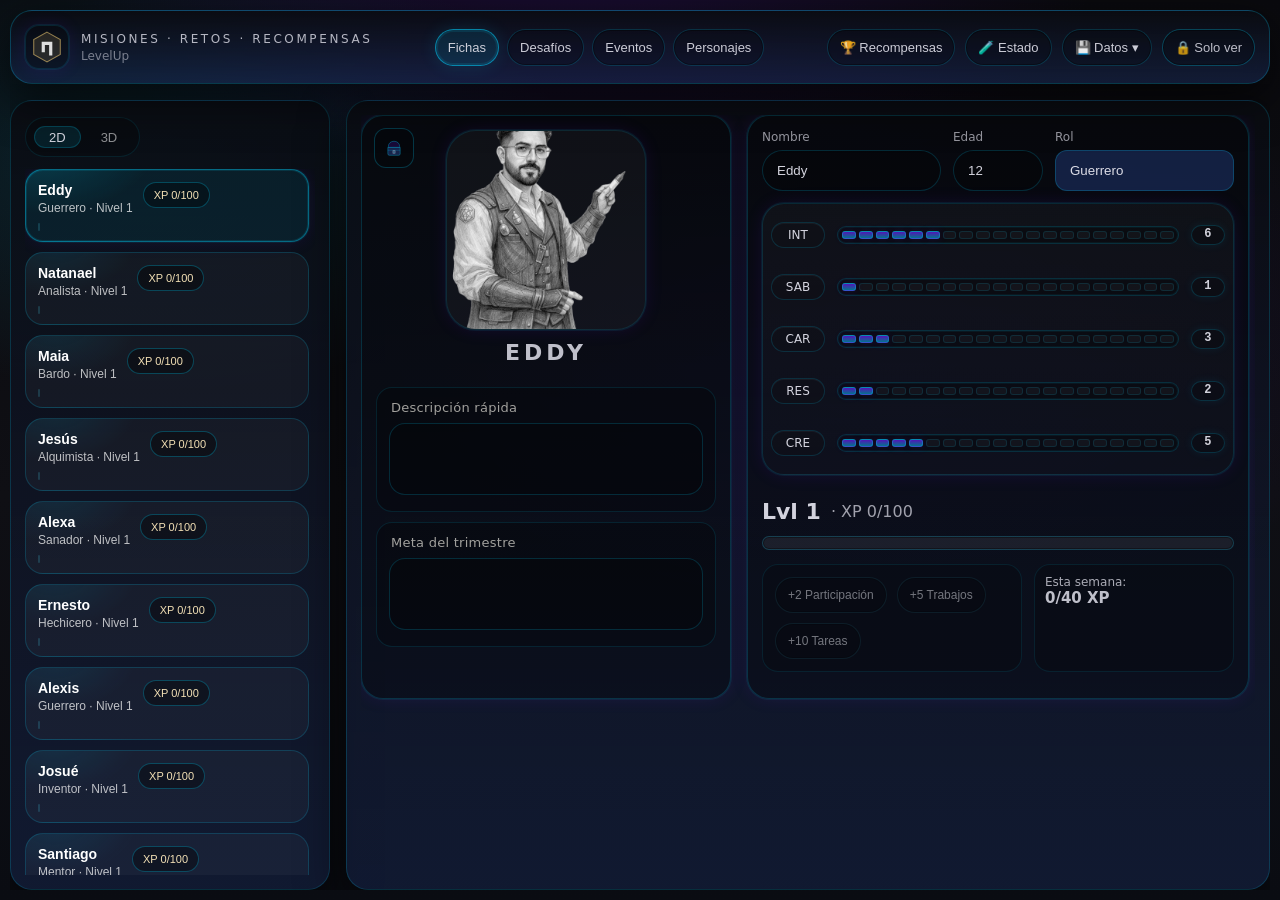
==== commit 0c9677dd: "Add files via upload" ====
--- a/index.html
+++ b/index.html
@@ -10,7 +10,7 @@
   <!-- Icono de la pestaña (pon tu archivo en assets/logo.png o cambia la ruta) -->
   <link rel="icon" href="assets/logo.png" type="image/png" />
   <link rel="apple-touch-icon" href="assets/logo.png" />
-  <link rel="stylesheet" href="./styles.css?v=LevelUP_V2_00.032" />
+  <link rel="stylesheet" href="./styles.css?v=LevelUP_V2_00.033" />
 </head>
 <body>
   <div class="splash" id="splash" aria-label="LevelUp" role="status">
@@ -517,7 +517,7 @@
     </div>
   </div>
 
-<script src="./splash.js?v=LevelUP_V2_00.032" defer></script>
-  <script src="./app.js?v=LevelUP_V2_00.032" defer></script>
+<script src="./splash.js?v=LevelUP_V2_00.033" defer></script>
+  <script src="./app.js?v=LevelUP_V2_00.033" defer></script>
 </body>
 </html>
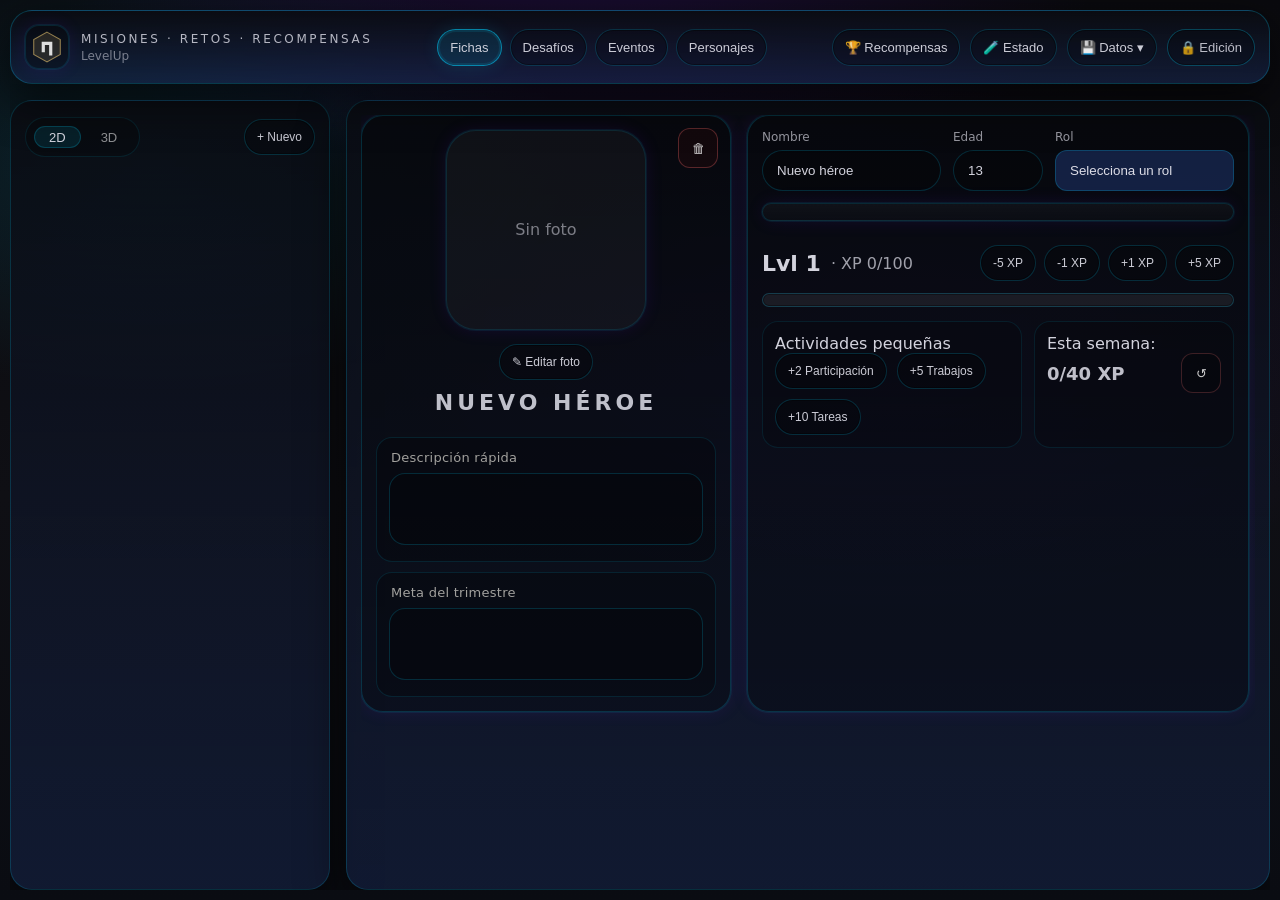
==== commit 44eb85ad: "Add files via upload" ====
--- a/index.html
+++ b/index.html
@@ -10,15 +10,9 @@
   <!-- Icono de la pestaña (pon tu archivo en assets/logo.png o cambia la ruta) -->
   <link rel="icon" href="assets/logo.png" type="image/png" />
   <link rel="apple-touch-icon" href="assets/logo.png" />
-  <link rel="stylesheet" href="./styles.css?v=LevelUP_V2_00.033" />
+  <link rel="stylesheet" href="./styles.css?v=LevelUP_V2_00.040" />
 </head>
 <body>
-  <div class="splash" id="splash" aria-label="LevelUp" role="status">
-    <div class="splash__inner">
-      <img class="splash__logo" src="assets/logo.png" alt="LevelUp" />
-      <div class="splash__glow" aria-hidden="true"></div>
-    </div>
-  </div>
   <!--
     LevelUp Hybrid Skeleton (Base responsive + datos híbridos)
     - Desktop / iPad / iPhone
@@ -34,17 +28,23 @@
       <div class="topbar__left">
         <button class="iconbtn topbar__menu" id="btnMenu" aria-label="Abrir menú lateral" title="Menú">☰</button>
 
-        <!-- Mobile: acceso directo a Recompensas (trofeo). Más simple y confiable en iOS. -->
-        <button class="iconbtn topbar__trophyBtn" id="btnMobileRewards" aria-label="Recompensas" title="Recompensas">
-          <svg class="trophyIcon" viewBox="0 0 64 64" aria-hidden="true" focusable="false">
-            <path d="M22 12h20v6c0 8-5 14-10 14s-10-6-10-14v-6z" fill="rgba(114,26,255,.18)" stroke="rgba(0,210,255,.55)" stroke-width="2"/>
-            <path d="M18 14h-6c0 12 6 18 14 20" fill="none" stroke="rgba(0,210,255,.55)" stroke-width="2"/>
-            <path d="M46 14h6c0 12-6 18-14 20" fill="none" stroke="rgba(0,210,255,.55)" stroke-width="2"/>
-            <path d="M28 36h8v6h-8z" fill="rgba(25,42,86,.85)" stroke="rgba(0,210,255,.45)" stroke-width="2"/>
-            <path d="M22 42h20v8H22z" fill="rgba(25,42,86,.85)" stroke="rgba(0,210,255,.45)" stroke-width="2"/>
-            <path d="M18 50h28" stroke="rgba(0,210,255,.25)" stroke-width="2"/>
-          </svg>
-        </button>
+        <!-- Mobile overflow menu for header actions (Recompensas/Estado/Datos/Edición) -->
+        <div class="topbar__moreWrap">
+          <button
+            class="iconbtn topbar__moreBtn"
+            id="btnTopMore"
+            aria-label="Más opciones"
+            title="Más"
+            aria-expanded="false"
+            aria-controls="topMoreMenu"
+          >⋯</button>
+          <div class="topMoreMenu" id="topMoreMenu" hidden>
+            <button class="topMoreMenu__item" data-proxy-click="btnRecompensas">🏆 Recompensas</button>
+            <button class="topMoreMenu__item" data-proxy-click="btnDebugPanel">🧪 Estado</button>
+            <button class="topMoreMenu__item" data-proxy-click="btnDatos">💾 Datos</button>
+            <button class="topMoreMenu__item" data-proxy-click="btnEdicion">🔒 Edición</button>
+          </div>
+        </div>
 
         <div class="brand" aria-label="LevelUp">
           <div class="brand__logo" aria-hidden="true">
@@ -96,7 +96,7 @@
             <button class="segmented__btn is-active" role="tab" aria-selected="true" data-group="2D">2D</button>
             <button class="segmented__btn" role="tab" aria-selected="false" data-group="3D">3D</button>
           </div>
-          <button class="pill pill--small" id="btnNuevoHeroe" data-edit-only="1">+ Nuevo</button>
+          <button class="pill pill--small" id="btnNuevoHeroe">+ Nuevo</button>
         </div>
 
         <div class="list" id="heroList"></div>
@@ -108,30 +108,18 @@
             <div class="cardGrid">
               <div class="card card--center card--avatar">
                 <!-- Eliminar héroe (fuera del marco para no descentrar la foto) -->
-                <button class="iconBtn heroChestBtn" id="btnChest" title="Recompensas" aria-label="Recompensas">
-                  <!-- Inline SVG para que se vea como cofre (no emoji caja de herramientas) -->
-                  <svg class="chestIcon" viewBox="0 0 64 64" aria-hidden="true" focusable="false">
-                    <!-- tapa -->
-                    <path d="M12 26c0-10 8-18 20-18s20 8 20 18v4H12v-4z" fill="rgba(114,26,255,.18)" stroke="rgba(0,210,255,.55)" stroke-width="2"/>
-                    <!-- cuerpo -->
-                    <path d="M10 30h44v22c0 3-2 6-6 6H16c-4 0-6-3-6-6V30z" fill="rgba(25,42,86,.85)" stroke="rgba(0,210,255,.55)" stroke-width="2"/>
-                    <!-- refuerzo -->
-                    <path d="M10 40h44" stroke="rgba(0,210,255,.35)" stroke-width="2"/>
-                    <!-- cerradura -->
-                    <path d="M28 41h8v10h-8z" fill="rgba(220,220,230,.12)" stroke="rgba(220,220,230,.55)" stroke-width="2"/>
-                    <circle cx="32" cy="46" r="1.8" fill="rgba(0,210,255,.9)"/>
-                  </svg>
-                  <span class="notifBadge" id="chestBadge" aria-hidden="true" hidden>1</span>
-                </button>
-                <button class="iconBtn iconBtn--danger heroDeleteBtn" id="btnEliminar" data-edit-only="1" title="Eliminar héroe" aria-label="Eliminar héroe">🗑</button>
+                <button class="iconBtn iconBtn--danger heroDeleteBtn" id="btnEliminar" title="Eliminar héroe" aria-label="Eliminar héroe">🗑</button>
                 <div class="avatar">
 				  <div class="avatar__frame" id="avatarFrame">
 					<div class="avatar__box" id="avatarBox">
 						<div class="avatar__placeholder">Sin foto</div>
 					</div>
-                    <!-- Overlay edit icon: appears on hover (desktop) or always on touch -->
-                    <button class="avatarEditBtn" id="btnFotoOverlay" data-edit-only="1" title="Editar foto" aria-label="Editar foto">✎</button>
 				  </div>
+                  <div class="avatar__actions">
+                    <button class="pill pill--small" id="btnPonerFoto">📷 Poner foto</button>
+                    <button class="pill pill--small pill--ghost" id="btnEditarFoto">✎ Editar foto</button>
+                    <button class="pill pill--small pill--ghost pill--icon" id="btnQuitarFoto" aria-label="Quitar foto" title="Quitar foto">✕</button>
+                  </div>
                 </div>
 
                 <div class="heroName" id="heroName">NUEVO HÉROE</div>
@@ -171,27 +159,28 @@
                     <div class="xpLevel" id="xpLevel">Lvl 1</div>
                     <div class="xpText" id="xpText">· XP 0/100</div>
                     <div class="xpBtns">
-                      <button class="pill pill--small pill--ghost" id="btnXpM5" data-edit-only="1">-5 XP</button>
-                      <button class="pill pill--small pill--ghost" id="btnXpM1" data-edit-only="1">-1 XP</button>
-                      <button class="pill pill--small pill--ghost" id="btnXpP1" data-edit-only="1">+1 XP</button>
-                      <button class="pill pill--small pill--ghost" id="btnXpP5" data-edit-only="1">+5 XP</button>
+                      <button class="pill pill--small pill--ghost" id="btnXpM5">-5 XP</button>
+                      <button class="pill pill--small pill--ghost" id="btnXpM1">-1 XP</button>
+                      <button class="pill pill--small pill--ghost" id="btnXpP1">+1 XP</button>
+                      <button class="pill pill--small pill--ghost" id="btnXpP5">+5 XP</button>
                     </div>
                   </div>
                   <div class="xpBar"><div class="xpFill" id="xpFill" style="width:0%"></div></div>
 
                   <div class="xpFooter">
                     <div class="subCard">
+                      <div class="subCard__title">Actividades pequeñas</div>
                       <div class="chipRow" id="actChips">
                         <button class="pill pill--small" data-xp="2">+2 Participación</button>
                         <button class="pill pill--small" data-xp="5">+5 Trabajos</button>
                         <button class="pill pill--small" data-xp="10">+10 Tareas</button>
                       </div>
                     </div>
-                    <div class="subCard subCard--week">
+                    <div class="subCard">
                       <div class="subCard__title">Esta semana:</div>
                       <div class="subCard__valRow">
                         <div class="subCard__val" id="weekXp">0/40 XP</div>
-                        <button class="iconBtn iconBtn--tiny" id="btnWeekReset" data-edit-only="1" title="Reiniciar XP semanal" aria-label="Reiniciar XP semanal">↺</button>
+                        <button class="iconBtn iconBtn--tiny" id="btnWeekReset" title="Reiniciar XP semanal" aria-label="Reiniciar XP semanal">↺</button>
                       </div>
                     </div>
                   </div>
@@ -202,6 +191,11 @@
           </article>
 
         <article class="page" data-page="recompensas">
+          <div class="pageIntro">
+            <h2 class="h2">Recompensas</h2>
+            <p class="muted">Historial por personaje y lista general de recompensas.</p>
+          </div>
+
           <div class="rewardsGrid">
             <section class="card" aria-label="Historial de recompensas">
               <div class="cardHead">
@@ -227,26 +221,15 @@
         </article>
 
           <article class="page" data-page="desafios">
-            <div class="challengeTop">
-              <div class="dropdown" id="subjectDropdown">
-                <button class="pill" id="btnSubject" type="button">Materia ▾</button>
-                <div class="dropdown__menu" id="subjectMenu" role="menu" aria-label="Materias"></div>
-              </div>
-
-              <div class="diffPills" id="diffPills" role="group" aria-label="Dificultad">
-                <button class="pill pill--ghost" id="btnDiffEasy" type="button" data-diff="easy">Fácil</button>
-                <button class="pill pill--ghost" id="btnDiffMed" type="button" data-diff="medium">Medio</button>
-                <button class="pill pill--ghost" id="btnDiffHard" type="button" data-diff="hard">Difícil</button>
-              </div>
-
-              <button class="pill" id="btnAddChallenge" type="button" data-edit-only="1">+ Desafío</button>
-              <button class="pill pill--ghost" id="btnManageSubjects" type="button" data-edit-only="1">✎ Materias</button>
-            </div>
-
-            <!-- Menú contextual (mobile/compact) para acciones del desafío seleccionado -->
-            <div class="dropdown__menu" id="challengeMoreMenu" role="menu" aria-label="Acciones de desafío" hidden></div>
-
-<div class="cards2">
+            <div class="pageIntro">
+              <h2 class="h2">Desafíos</h2>
+              <p class="muted">
+                En modo alumno (viewer) solo se muestra el <b>nombre</b>.
+                En modo edición (teacher) se ve el detalle.
+              </p>
+            </div>
+
+            <div class="cards2">
               <div class="card">
                 <div class="cardTitle">Lista</div>
                 <div class="challengeList" id="challengeList"></div>
@@ -254,16 +237,8 @@
 
               <div class="card">
                 <div class="cardTitle">Detalle</div>
-                <div class="challengeDetailHead">
-                  <div class="challengeDetailMeta" id="challengeHint">Selecciona un desafío.</div>
-                  <div class="challengeDetailActions">
-                    <button class="pill pill--small" id="btnChallengeComplete" type="button">✔ Completado</button>
-                    <button class="pill pill--small pill--ghost" id="btnChallengeEdit" data-edit-only="1" type="button">✎ Editar</button>
-                    <button class="pill pill--small pill--danger" id="btnChallengeDelete" data-edit-only="1" type="button">🗑</button>
-                    <button class="pill pill--small pill--ghost" id="btnChallengeMore" type="button" aria-label="Más acciones" data-edit-only="1">⋯</button>
-                  </div>
-                </div>
-                <div class="challengeBody" id="challengeBody"></div>
+                <div class="muted" id="challengeHint">Selecciona un desafío.</div>
+                <div class="ghostBox" id="challengeBody">Contenido del desafío (solo teacher)</div>
               </div>
             </div>
           </article>
@@ -299,9 +274,6 @@
             <div class="k">Rol</div><div class="v" id="dbgRole">viewer</div>
             <div class="k">Datos</div><div class="v" id="dbgDataSrc">—</div>
             <div class="k">Update</div><div class="v" id="dbgUpdated">—</div>
-            <div class="k">Build</div><div class="v" id="dbgBuild">—</div>
-            <div class="k">Materias</div><div class="v" id="dbgSubCount">—</div>
-            <div class="k">Desafíos</div><div class="v" id="dbgChCount">—</div>
           </div>
         </div>
 
@@ -409,115 +381,10 @@
       </div>
     </div>
 
-    <!-- Modal: Materias (CRUD) -->
-    <div class="modal" id="subjectsModal" hidden>
-      <div class="modal__backdrop" id="subjectsBackdrop"></div>
-      <div class="modal__card" role="dialog" aria-modal="true" aria-labelledby="subjectsTitle">
-        <div class="modal__header">
-          <div class="cardTitle" id="subjectsTitle">Materias</div>
-          <button class="pill pill--small pill--ghost" id="btnCloseSubjects" type="button">✕</button>
-        </div>
-        <div class="modal__body">
-          <div class="formCard">
-            <label class="label">Nueva materia</label>
-            <div style="display:flex; gap:10px; align-items:center;">
-              <input class="input" id="inNewSubject" placeholder="Ej: Ciencias" />
-              <button class="pill pill--small" id="btnAddSubject" type="button">Agregar</button>
-            </div>
-          </div>
-
-          <div style="height:12px"></div>
-
-          <div class="cardTitle" style="margin:6px 0 10px;">Lista</div>
-          <div class="subjectsList" id="subjectsList"></div>
-        </div>
-      </div>
-    </div>
-
-    <!-- Modal: Crear / Editar desafío -->
-    <div class="modal" id="challengeModal" hidden>
-      <div class="modal__backdrop" id="challengeBackdrop"></div>
-      <div class="modal__card" role="dialog" aria-modal="true" aria-labelledby="challengeModalTitle">
-        <div class="modal__header">
-          <div class="cardTitle" id="challengeModalTitle">Desafío</div>
-          <button class="pill pill--small pill--ghost" id="btnCloseChallengeModal" type="button">✕</button>
-        </div>
-        <div class="modal__body">
-          <div class="fields3" style="grid-template-columns: 1fr 120px 1fr;">
-            <div class="field">
-              <label class="label">Materia</label>
-              <select class="input input--select" id="inChSubject"></select>
-            </div>
-            <div class="field">
-              <label class="label">Dificultad</label>
-              <input type="hidden" id="inChDiff" value="easy" />
-              <div class="diffPick" id="inChDiffPick" role="group" aria-label="Dificultad">
-                <button type="button" class="pill pill--small" data-diff="easy">Fácil</button>
-                <button type="button" class="pill pill--small" data-diff="medium">Medio</button>
-                <button type="button" class="pill pill--small" data-diff="hard">Difícil</button>
-              </div>
-            </div>
-            <div class="field">
-              <label class="label">Puntos</label>
-              <input class="input" id="inChPoints" inputmode="numeric" />
-            </div>
-          </div>
-
-          <div class="field">
-            <label class="label">Título</label>
-            <input class="input" id="inChTitle" placeholder="Ej: Problemas de fracciones" />
-          </div>
-
-          <div style="height:10px"></div>
-
-          <div class="field">
-            <label class="label">Instrucciones</label>
-            <textarea class="textarea" id="inChBody" placeholder="Escribe instrucciones simples..."></textarea>
-          </div>
-
-          <div style="height:14px"></div>
-          <div style="display:flex; gap:10px; justify-content:flex-end; flex-wrap:wrap;">
-            <button class="pill pill--small pill--ghost" id="btnCancelChallenge" type="button">Cancelar</button>
-            <button class="pill pill--small" id="btnSaveChallenge" type="button">Guardar</button>
-          </div>
-        </div>
-      </div>
-    </div>
-
 
     <input type="file" id="fileJson" accept="application/json" hidden />
   </div>
 
-  <!-- Cache-bust version -->
-  
-
-  <!-- Eventos: modal de detalle -->
-  <div class="modal" id="eventModal" hidden>
-    <div class="modal__backdrop" data-close="eventModal"></div>
-    <div class="modal__card modal__card--event" role="dialog" aria-modal="true" aria-labelledby="eventModalTitle">
-      <div class="modal__head">
-        <div class="modal__titleRow">
-          <div class="badge badge--subj" id="eventModalKind">EVENTO</div>
-          <h3 id="eventModalTitle">Evento</h3>
-        </div>
-        <button class="iconBtn" id="btnEventClose" title="Cerrar" aria-label="Cerrar">✕</button>
-      </div>
-      <div class="modal__body">
-        <div class="eventModalGrid">
-          <div class="eventModalImg" id="eventModalImg" aria-hidden="true"></div>
-          <div class="eventModalInfo">
-            <div class="muted" id="eventModalReq"></div>
-            <div class="row gap">
-              <button class="btn btnPrimary" id="btnEventFight">⚔️ Retar</button>
-              <button class="btn" id="btnEventToggleUnlock" data-edit-only="1">Desbloquear</button>
-            </div>
-          </div>
-        </div>
-      </div>
-    </div>
-  </div>
-
-<script src="./splash.js?v=LevelUP_V2_00.033" defer></script>
-  <script src="./app.js?v=LevelUP_V2_00.033" defer></script>
+  <script src="./app.js?v=LevelUP_V2_00.040" defer></script>
 </body>
 </html>
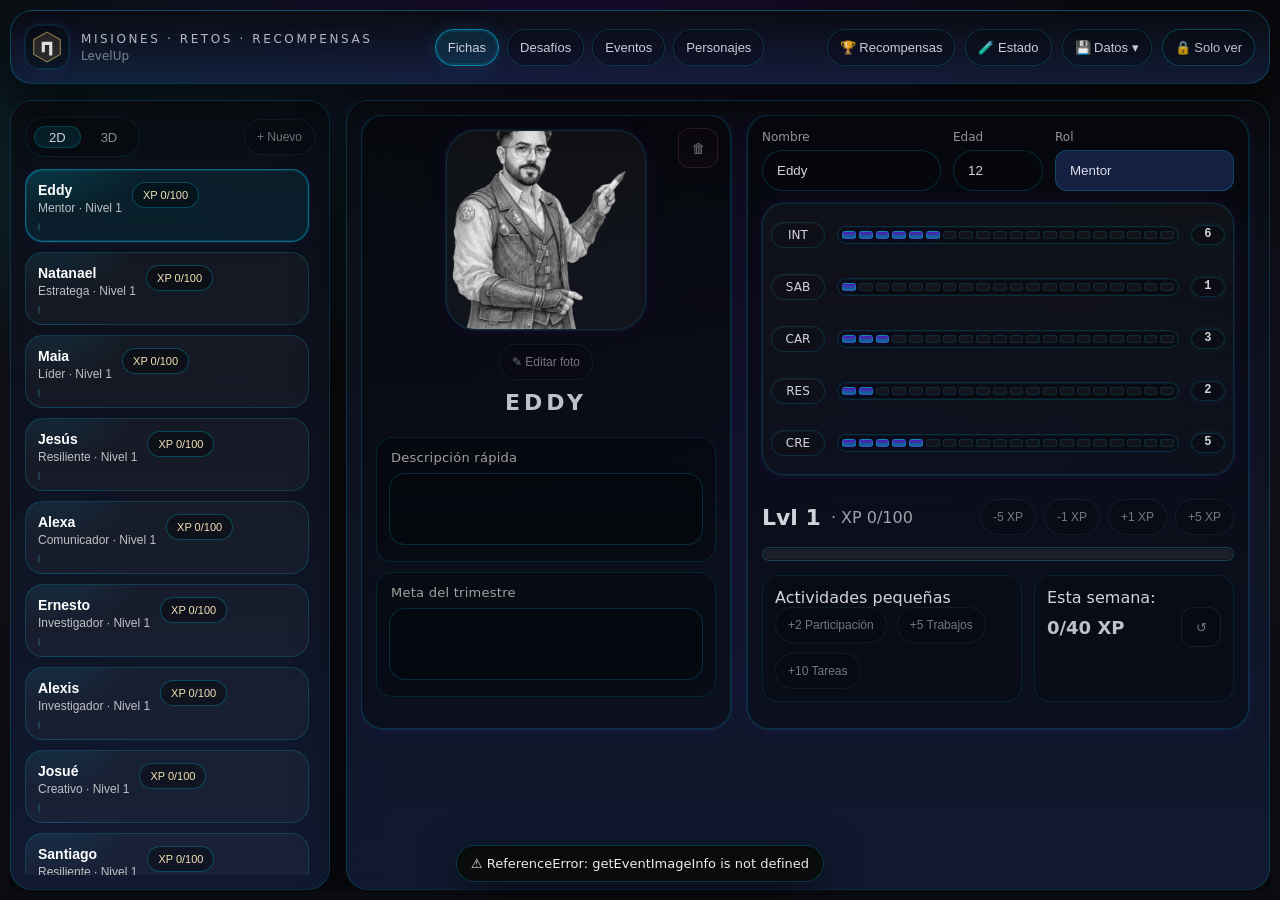
==== commit 9bd9357d: "Add files via upload" ====
--- a/index.html
+++ b/index.html
@@ -10,7 +10,7 @@
   <!-- Icono de la pestaña (pon tu archivo en assets/logo.png o cambia la ruta) -->
   <link rel="icon" href="assets/logo.png" type="image/png" />
   <link rel="apple-touch-icon" href="assets/logo.png" />
-  <link rel="stylesheet" href="./styles.css?v=LevelUP_V2_00.040" />
+  <link rel="stylesheet" href="./styles.css?v=LevelUP_V2_00.041" />
 </head>
 <body>
   <!--
@@ -385,6 +385,6 @@
     <input type="file" id="fileJson" accept="application/json" hidden />
   </div>
 
-  <script src="./app.js?v=LevelUP_V2_00.040" defer></script>
+  <script src="./app.js?v=LevelUP_V2_00.041" defer></script>
 </body>
 </html>
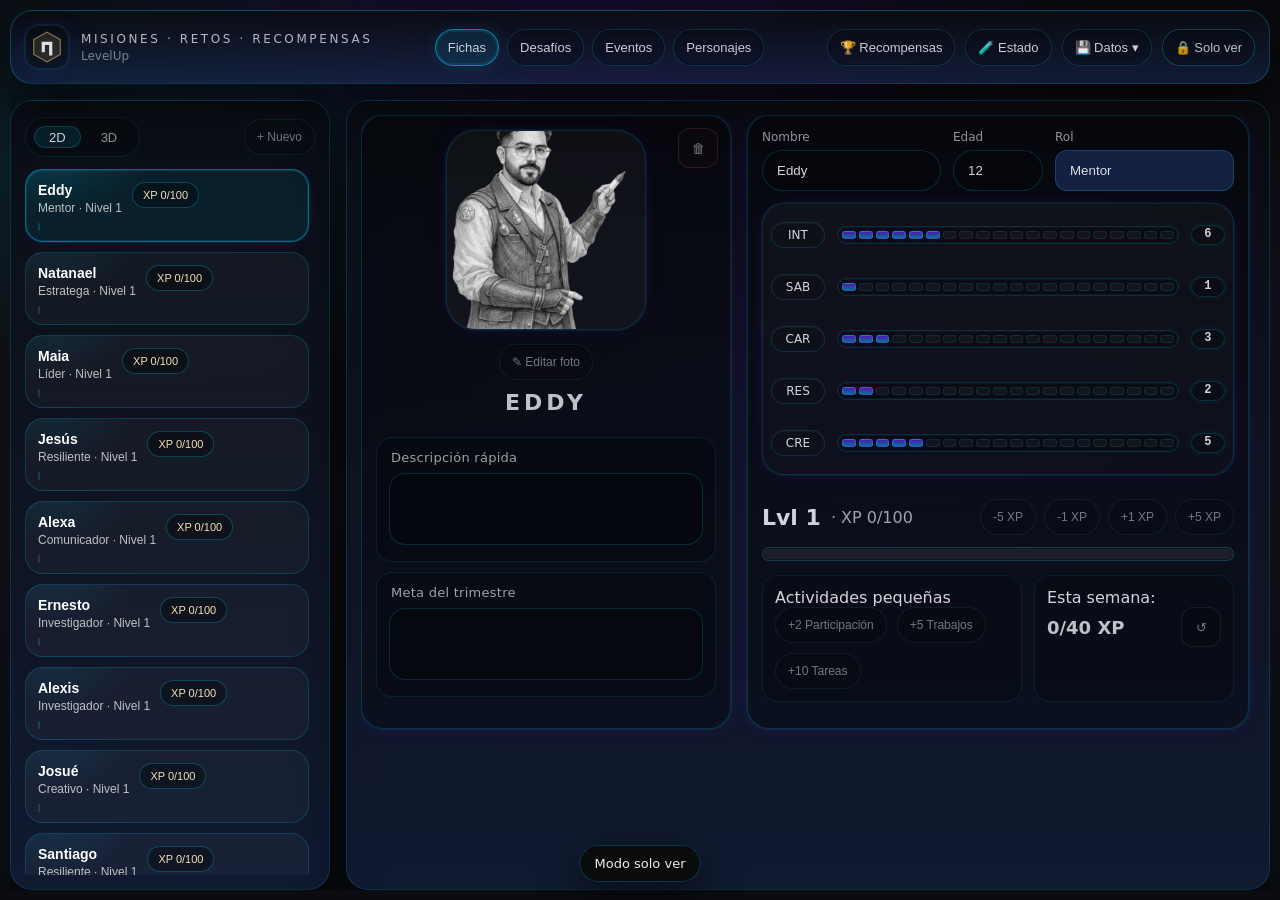
==== commit 5d768c70: "Add files via upload" ====
--- a/index.html
+++ b/index.html
@@ -10,7 +10,7 @@
   <!-- Icono de la pestaña (pon tu archivo en assets/logo.png o cambia la ruta) -->
   <link rel="icon" href="assets/logo.png" type="image/png" />
   <link rel="apple-touch-icon" href="assets/logo.png" />
-  <link rel="stylesheet" href="./styles.css?v=LevelUP_V2_00.041" />
+  <link rel="stylesheet" href="./styles.css?v=LevelUP_V2_00.042" />
 </head>
 <body>
   <!--
@@ -385,6 +385,6 @@
     <input type="file" id="fileJson" accept="application/json" hidden />
   </div>
 
-  <script src="./app.js?v=LevelUP_V2_00.041" defer></script>
+  <script src="./app.js?v=LevelUP_V2_00.042" defer></script>
 </body>
 </html>
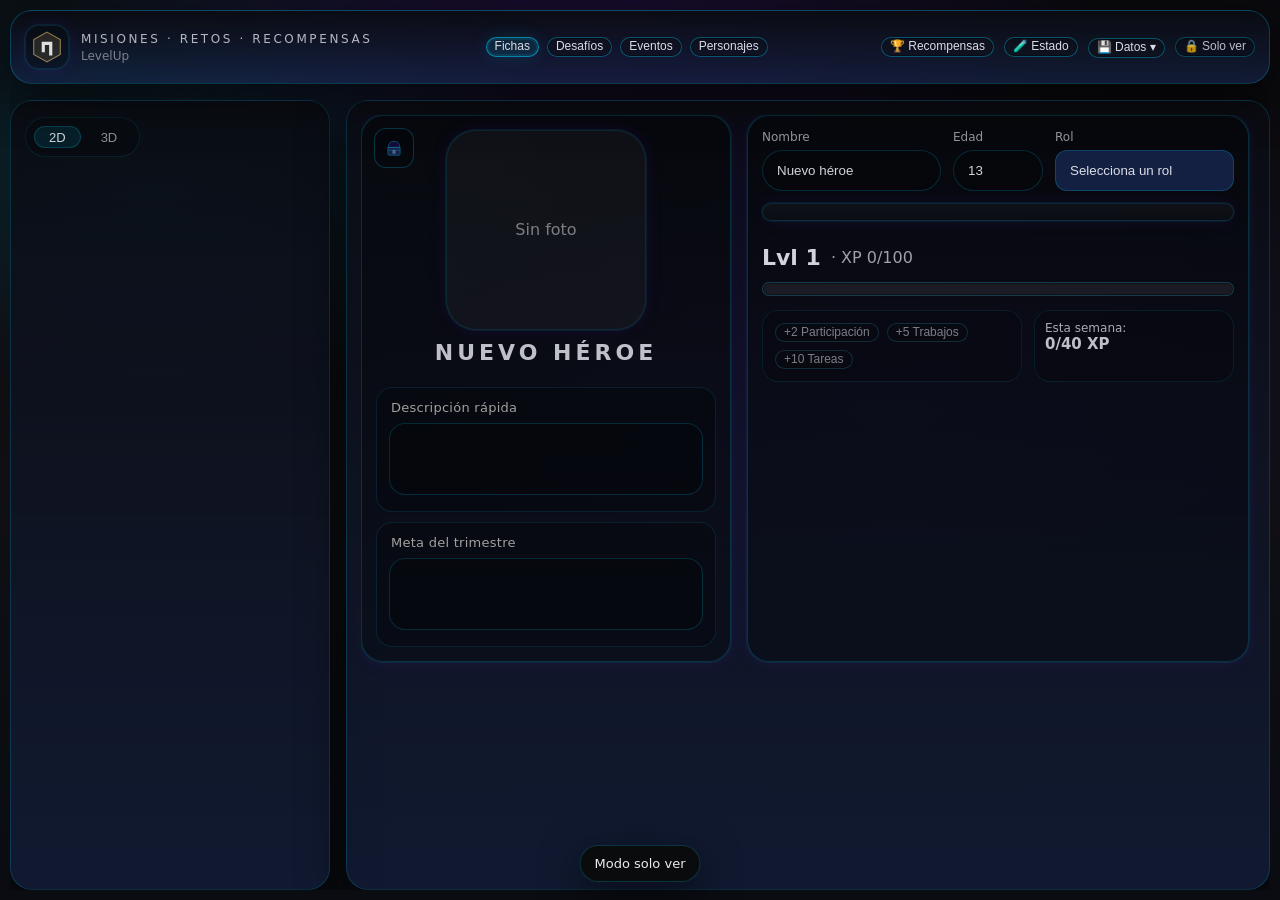
==== commit da7efdf8: "Add files via upload" ====
--- a/index.html
+++ b/index.html
@@ -10,9 +10,15 @@
   <!-- Icono de la pestaña (pon tu archivo en assets/logo.png o cambia la ruta) -->
   <link rel="icon" href="assets/logo.png" type="image/png" />
   <link rel="apple-touch-icon" href="assets/logo.png" />
-  <link rel="stylesheet" href="./styles.css?v=LevelUP_V2_00.042" />
+  <link rel="stylesheet" href="./styles.css?v=LevelUP_V2_00.043" />
 </head>
 <body>
+  <div class="splash" id="splash" aria-label="LevelUp" role="status">
+    <div class="splash__inner">
+      <img class="splash__logo" src="assets/logo.png" alt="LevelUp" />
+      <div class="splash__glow" aria-hidden="true"></div>
+    </div>
+  </div>
   <!--
     LevelUp Hybrid Skeleton (Base responsive + datos híbridos)
     - Desktop / iPad / iPhone
@@ -28,23 +34,17 @@
       <div class="topbar__left">
         <button class="iconbtn topbar__menu" id="btnMenu" aria-label="Abrir menú lateral" title="Menú">☰</button>
 
-        <!-- Mobile overflow menu for header actions (Recompensas/Estado/Datos/Edición) -->
-        <div class="topbar__moreWrap">
-          <button
-            class="iconbtn topbar__moreBtn"
-            id="btnTopMore"
-            aria-label="Más opciones"
-            title="Más"
-            aria-expanded="false"
-            aria-controls="topMoreMenu"
-          >⋯</button>
-          <div class="topMoreMenu" id="topMoreMenu" hidden>
-            <button class="topMoreMenu__item" data-proxy-click="btnRecompensas">🏆 Recompensas</button>
-            <button class="topMoreMenu__item" data-proxy-click="btnDebugPanel">🧪 Estado</button>
-            <button class="topMoreMenu__item" data-proxy-click="btnDatos">💾 Datos</button>
-            <button class="topMoreMenu__item" data-proxy-click="btnEdicion">🔒 Edición</button>
-          </div>
-        </div>
+        <!-- Mobile: acceso directo a Recompensas (trofeo). Más simple y confiable en iOS. -->
+        <button class="iconbtn topbar__trophyBtn" id="btnMobileRewards" aria-label="Recompensas" title="Recompensas">
+          <svg class="trophyIcon" viewBox="0 0 64 64" aria-hidden="true" focusable="false">
+            <path d="M22 12h20v6c0 8-5 14-10 14s-10-6-10-14v-6z" fill="rgba(114,26,255,.18)" stroke="rgba(0,210,255,.55)" stroke-width="2"/>
+            <path d="M18 14h-6c0 12 6 18 14 20" fill="none" stroke="rgba(0,210,255,.55)" stroke-width="2"/>
+            <path d="M46 14h6c0 12-6 18-14 20" fill="none" stroke="rgba(0,210,255,.55)" stroke-width="2"/>
+            <path d="M28 36h8v6h-8z" fill="rgba(25,42,86,.85)" stroke="rgba(0,210,255,.45)" stroke-width="2"/>
+            <path d="M22 42h20v8H22z" fill="rgba(25,42,86,.85)" stroke="rgba(0,210,255,.45)" stroke-width="2"/>
+            <path d="M18 50h28" stroke="rgba(0,210,255,.25)" stroke-width="2"/>
+          </svg>
+        </button>
 
         <div class="brand" aria-label="LevelUp">
           <div class="brand__logo" aria-hidden="true">
@@ -96,7 +96,7 @@
             <button class="segmented__btn is-active" role="tab" aria-selected="true" data-group="2D">2D</button>
             <button class="segmented__btn" role="tab" aria-selected="false" data-group="3D">3D</button>
           </div>
-          <button class="pill pill--small" id="btnNuevoHeroe">+ Nuevo</button>
+          <button class="pill pill--small" id="btnNuevoHeroe" data-edit-only="1">+ Nuevo</button>
         </div>
 
         <div class="list" id="heroList"></div>
@@ -108,18 +108,30 @@
             <div class="cardGrid">
               <div class="card card--center card--avatar">
                 <!-- Eliminar héroe (fuera del marco para no descentrar la foto) -->
-                <button class="iconBtn iconBtn--danger heroDeleteBtn" id="btnEliminar" title="Eliminar héroe" aria-label="Eliminar héroe">🗑</button>
+                <button class="iconBtn heroChestBtn" id="btnChest" title="Recompensas" aria-label="Recompensas">
+                  <!-- Inline SVG para que se vea como cofre (no emoji caja de herramientas) -->
+                  <svg class="chestIcon" viewBox="0 0 64 64" aria-hidden="true" focusable="false">
+                    <!-- tapa -->
+                    <path d="M12 26c0-10 8-18 20-18s20 8 20 18v4H12v-4z" fill="rgba(114,26,255,.18)" stroke="rgba(0,210,255,.55)" stroke-width="2"/>
+                    <!-- cuerpo -->
+                    <path d="M10 30h44v22c0 3-2 6-6 6H16c-4 0-6-3-6-6V30z" fill="rgba(25,42,86,.85)" stroke="rgba(0,210,255,.55)" stroke-width="2"/>
+                    <!-- refuerzo -->
+                    <path d="M10 40h44" stroke="rgba(0,210,255,.35)" stroke-width="2"/>
+                    <!-- cerradura -->
+                    <path d="M28 41h8v10h-8z" fill="rgba(220,220,230,.12)" stroke="rgba(220,220,230,.55)" stroke-width="2"/>
+                    <circle cx="32" cy="46" r="1.8" fill="rgba(0,210,255,.9)"/>
+                  </svg>
+                  <span class="notifBadge" id="chestBadge" aria-hidden="true" hidden>1</span>
+                </button>
+                <button class="iconBtn iconBtn--danger heroDeleteBtn" id="btnEliminar" data-edit-only="1" title="Eliminar héroe" aria-label="Eliminar héroe">🗑</button>
                 <div class="avatar">
 				  <div class="avatar__frame" id="avatarFrame">
 					<div class="avatar__box" id="avatarBox">
 						<div class="avatar__placeholder">Sin foto</div>
 					</div>
+                    <!-- Overlay edit icon: appears on hover (desktop) or always on touch -->
+                    <button class="avatarEditBtn" id="btnFotoOverlay" data-edit-only="1" title="Editar foto" aria-label="Editar foto">✎</button>
 				  </div>
-                  <div class="avatar__actions">
-                    <button class="pill pill--small" id="btnPonerFoto">📷 Poner foto</button>
-                    <button class="pill pill--small pill--ghost" id="btnEditarFoto">✎ Editar foto</button>
-                    <button class="pill pill--small pill--ghost pill--icon" id="btnQuitarFoto" aria-label="Quitar foto" title="Quitar foto">✕</button>
-                  </div>
                 </div>
 
                 <div class="heroName" id="heroName">NUEVO HÉROE</div>
@@ -159,28 +171,27 @@
                     <div class="xpLevel" id="xpLevel">Lvl 1</div>
                     <div class="xpText" id="xpText">· XP 0/100</div>
                     <div class="xpBtns">
-                      <button class="pill pill--small pill--ghost" id="btnXpM5">-5 XP</button>
-                      <button class="pill pill--small pill--ghost" id="btnXpM1">-1 XP</button>
-                      <button class="pill pill--small pill--ghost" id="btnXpP1">+1 XP</button>
-                      <button class="pill pill--small pill--ghost" id="btnXpP5">+5 XP</button>
+                      <button class="pill pill--small pill--ghost" id="btnXpM5" data-edit-only="1">-5 XP</button>
+                      <button class="pill pill--small pill--ghost" id="btnXpM1" data-edit-only="1">-1 XP</button>
+                      <button class="pill pill--small pill--ghost" id="btnXpP1" data-edit-only="1">+1 XP</button>
+                      <button class="pill pill--small pill--ghost" id="btnXpP5" data-edit-only="1">+5 XP</button>
                     </div>
                   </div>
                   <div class="xpBar"><div class="xpFill" id="xpFill" style="width:0%"></div></div>
 
                   <div class="xpFooter">
                     <div class="subCard">
-                      <div class="subCard__title">Actividades pequeñas</div>
                       <div class="chipRow" id="actChips">
                         <button class="pill pill--small" data-xp="2">+2 Participación</button>
                         <button class="pill pill--small" data-xp="5">+5 Trabajos</button>
                         <button class="pill pill--small" data-xp="10">+10 Tareas</button>
                       </div>
                     </div>
-                    <div class="subCard">
+                    <div class="subCard subCard--week">
                       <div class="subCard__title">Esta semana:</div>
                       <div class="subCard__valRow">
                         <div class="subCard__val" id="weekXp">0/40 XP</div>
-                        <button class="iconBtn iconBtn--tiny" id="btnWeekReset" title="Reiniciar XP semanal" aria-label="Reiniciar XP semanal">↺</button>
+                        <button class="iconBtn iconBtn--tiny" id="btnWeekReset" data-edit-only="1" title="Reiniciar XP semanal" aria-label="Reiniciar XP semanal">↺</button>
                       </div>
                     </div>
                   </div>
@@ -191,11 +202,6 @@
           </article>
 
         <article class="page" data-page="recompensas">
-          <div class="pageIntro">
-            <h2 class="h2">Recompensas</h2>
-            <p class="muted">Historial por personaje y lista general de recompensas.</p>
-          </div>
-
           <div class="rewardsGrid">
             <section class="card" aria-label="Historial de recompensas">
               <div class="cardHead">
@@ -221,15 +227,26 @@
         </article>
 
           <article class="page" data-page="desafios">
-            <div class="pageIntro">
-              <h2 class="h2">Desafíos</h2>
-              <p class="muted">
-                En modo alumno (viewer) solo se muestra el <b>nombre</b>.
-                En modo edición (teacher) se ve el detalle.
-              </p>
-            </div>
-
-            <div class="cards2">
+            <div class="challengeTop">
+              <div class="dropdown" id="subjectDropdown">
+                <button class="pill" id="btnSubject" type="button">Materia ▾</button>
+                <div class="dropdown__menu" id="subjectMenu" role="menu" aria-label="Materias"></div>
+              </div>
+
+              <div class="diffPills" id="diffPills" role="group" aria-label="Dificultad">
+                <button class="pill pill--ghost" id="btnDiffEasy" type="button" data-diff="easy">Fácil</button>
+                <button class="pill pill--ghost" id="btnDiffMed" type="button" data-diff="medium">Medio</button>
+                <button class="pill pill--ghost" id="btnDiffHard" type="button" data-diff="hard">Difícil</button>
+              </div>
+
+              <button class="pill" id="btnAddChallenge" type="button" data-edit-only="1">+ Desafío</button>
+              <button class="pill pill--ghost" id="btnManageSubjects" type="button" data-edit-only="1">✎ Materias</button>
+            </div>
+
+            <!-- Menú contextual (mobile/compact) para acciones del desafío seleccionado -->
+            <div class="dropdown__menu" id="challengeMoreMenu" role="menu" aria-label="Acciones de desafío" hidden></div>
+
+<div class="cards2">
               <div class="card">
                 <div class="cardTitle">Lista</div>
                 <div class="challengeList" id="challengeList"></div>
@@ -237,8 +254,16 @@
 
               <div class="card">
                 <div class="cardTitle">Detalle</div>
-                <div class="muted" id="challengeHint">Selecciona un desafío.</div>
-                <div class="ghostBox" id="challengeBody">Contenido del desafío (solo teacher)</div>
+                <div class="challengeDetailHead">
+                  <div class="challengeDetailMeta" id="challengeHint">Selecciona un desafío.</div>
+                  <div class="challengeDetailActions">
+                    <button class="pill pill--small" id="btnChallengeComplete" type="button">✔ Completado</button>
+                    <button class="pill pill--small pill--ghost" id="btnChallengeEdit" data-edit-only="1" type="button">✎ Editar</button>
+                    <button class="pill pill--small pill--danger" id="btnChallengeDelete" data-edit-only="1" type="button">🗑</button>
+                    <button class="pill pill--small pill--ghost" id="btnChallengeMore" type="button" aria-label="Más acciones" data-edit-only="1">⋯</button>
+                  </div>
+                </div>
+                <div class="challengeBody" id="challengeBody"></div>
               </div>
             </div>
           </article>
@@ -274,6 +299,9 @@
             <div class="k">Rol</div><div class="v" id="dbgRole">viewer</div>
             <div class="k">Datos</div><div class="v" id="dbgDataSrc">—</div>
             <div class="k">Update</div><div class="v" id="dbgUpdated">—</div>
+            <div class="k">Build</div><div class="v" id="dbgBuild">—</div>
+            <div class="k">Materias</div><div class="v" id="dbgSubCount">—</div>
+            <div class="k">Desafíos</div><div class="v" id="dbgChCount">—</div>
           </div>
         </div>
 
@@ -381,10 +409,115 @@
       </div>
     </div>
 
+    <!-- Modal: Materias (CRUD) -->
+    <div class="modal" id="subjectsModal" hidden>
+      <div class="modal__backdrop" id="subjectsBackdrop"></div>
+      <div class="modal__card" role="dialog" aria-modal="true" aria-labelledby="subjectsTitle">
+        <div class="modal__header">
+          <div class="cardTitle" id="subjectsTitle">Materias</div>
+          <button class="pill pill--small pill--ghost" id="btnCloseSubjects" type="button">✕</button>
+        </div>
+        <div class="modal__body">
+          <div class="formCard">
+            <label class="label">Nueva materia</label>
+            <div style="display:flex; gap:10px; align-items:center;">
+              <input class="input" id="inNewSubject" placeholder="Ej: Ciencias" />
+              <button class="pill pill--small" id="btnAddSubject" type="button">Agregar</button>
+            </div>
+          </div>
+
+          <div style="height:12px"></div>
+
+          <div class="cardTitle" style="margin:6px 0 10px;">Lista</div>
+          <div class="subjectsList" id="subjectsList"></div>
+        </div>
+      </div>
+    </div>
+
+    <!-- Modal: Crear / Editar desafío -->
+    <div class="modal" id="challengeModal" hidden>
+      <div class="modal__backdrop" id="challengeBackdrop"></div>
+      <div class="modal__card" role="dialog" aria-modal="true" aria-labelledby="challengeModalTitle">
+        <div class="modal__header">
+          <div class="cardTitle" id="challengeModalTitle">Desafío</div>
+          <button class="pill pill--small pill--ghost" id="btnCloseChallengeModal" type="button">✕</button>
+        </div>
+        <div class="modal__body">
+          <div class="fields3" style="grid-template-columns: 1fr 120px 1fr;">
+            <div class="field">
+              <label class="label">Materia</label>
+              <select class="input input--select" id="inChSubject"></select>
+            </div>
+            <div class="field">
+              <label class="label">Dificultad</label>
+              <input type="hidden" id="inChDiff" value="easy" />
+              <div class="diffPick" id="inChDiffPick" role="group" aria-label="Dificultad">
+                <button type="button" class="pill pill--small" data-diff="easy">Fácil</button>
+                <button type="button" class="pill pill--small" data-diff="medium">Medio</button>
+                <button type="button" class="pill pill--small" data-diff="hard">Difícil</button>
+              </div>
+            </div>
+            <div class="field">
+              <label class="label">Puntos</label>
+              <input class="input" id="inChPoints" inputmode="numeric" />
+            </div>
+          </div>
+
+          <div class="field">
+            <label class="label">Título</label>
+            <input class="input" id="inChTitle" placeholder="Ej: Problemas de fracciones" />
+          </div>
+
+          <div style="height:10px"></div>
+
+          <div class="field">
+            <label class="label">Instrucciones</label>
+            <textarea class="textarea" id="inChBody" placeholder="Escribe instrucciones simples..."></textarea>
+          </div>
+
+          <div style="height:14px"></div>
+          <div style="display:flex; gap:10px; justify-content:flex-end; flex-wrap:wrap;">
+            <button class="pill pill--small pill--ghost" id="btnCancelChallenge" type="button">Cancelar</button>
+            <button class="pill pill--small" id="btnSaveChallenge" type="button">Guardar</button>
+          </div>
+        </div>
+      </div>
+    </div>
+
 
     <input type="file" id="fileJson" accept="application/json" hidden />
   </div>
 
-  <script src="./app.js?v=LevelUP_V2_00.042" defer></script>
+  <!-- Cache-bust version -->
+  
+
+  <!-- Eventos: modal de detalle -->
+  <div class="modal" id="eventModal" hidden>
+    <div class="modal__backdrop" data-close="eventModal"></div>
+    <div class="modal__card modal__card--event" role="dialog" aria-modal="true" aria-labelledby="eventModalTitle">
+      <div class="modal__head">
+        <div class="modal__titleRow">
+          <div class="badge badge--subj" id="eventModalKind">EVENTO</div>
+          <h3 id="eventModalTitle">Evento</h3>
+        </div>
+        <button class="iconBtn" id="btnEventClose" title="Cerrar" aria-label="Cerrar">✕</button>
+      </div>
+      <div class="modal__body">
+        <div class="eventModalGrid">
+          <div class="eventModalImg" id="eventModalImg" aria-hidden="true"></div>
+          <div class="eventModalInfo">
+            <div class="muted" id="eventModalReq"></div>
+            <div class="row gap">
+              <button class="btn btnPrimary" id="btnEventFight">⚔️ Retar</button>
+              <button class="btn" id="btnEventToggleUnlock" data-edit-only="1">Desbloquear</button>
+            </div>
+          </div>
+        </div>
+      </div>
+    </div>
+  </div>
+
+<script src="./splash.js?v=LevelUP_V2_00.034" defer></script>
+  <script src="./app.js?v=LevelUP_V2_00.043" defer></script>
 </body>
 </html>
--- a/styles.css
+++ b/styles.css
@@ -2163,3 +2163,119 @@
   pointer-events:none;
 }
 
+
+/* --- V2_00.034: Eventos (tarjetas verticales + silueta) --- */
+.gridCards{
+  display:grid;
+  grid-template-columns: repeat(auto-fit, minmax(190px, 1fr));
+  gap: 14px;
+}
+
+.eventCard{
+  width: 100%;
+  text-align: left;
+  border-radius: 18px;
+  overflow: hidden;
+  border: 1px solid rgba(0,210,255,.18);
+  background: rgba(25,42,86,.58);
+  box-shadow: 0 10px 28px rgba(0,0,0,.35);
+  padding: 0;
+  cursor: pointer;
+  display:flex;
+  flex-direction: column;
+}
+
+.eventCard:focus-visible{
+  outline: 2px solid rgba(0,210,255,.6);
+  outline-offset: 2px;
+}
+
+.eventCard__img{
+  position: relative;
+  aspect-ratio: 3 / 4;
+  background: rgba(15,15,20,.55);
+}
+
+.eventCard__img::before{
+  content:"";
+  position:absolute;
+  inset:0;
+  background-image: var(--ev-img);
+  background-size: cover;
+  background-position: center;
+  background-repeat:no-repeat;
+  transform: scale(1.02);
+}
+
+.eventCard.is-locked .eventCard__img::before{
+  filter: grayscale(1) brightness(0) contrast(1.2);
+  opacity: .9;
+}
+
+.eventCard__img::after{
+  content:"";
+  position:absolute;
+  inset:0;
+  background: radial-gradient(120% 85% at 50% 20%, rgba(114,26,255,.22) 0%, rgba(0,0,0,0) 55%),
+              linear-gradient(to top, rgba(15,15,20,.82), rgba(15,15,20,.12));
+}
+
+.eventCard__meta{
+  padding: 12px 12px 14px;
+}
+
+.eventCard__name{
+  font-weight: 800;
+  letter-spacing: .3px;
+  font-size: 14px;
+  color: rgb(220,220,230);
+  margin-bottom: 6px;
+}
+
+.eventCard__req{
+  font-size: 12px;
+  color: rgba(220,220,230,.78);
+  line-height: 1.25;
+}
+
+.eventCard.is-eligible{
+  border-color: rgba(0,210,255,.4);
+}
+
+.eventCard.is-hidden{
+  opacity: .55;
+}
+
+.modal__card--event{
+  border: 1px solid rgba(114,26,255,.45);
+  box-shadow: 0 18px 48px rgba(0,0,0,.55);
+}
+
+.eventModalImg{
+  border-radius: 16px;
+  overflow: hidden;
+  border: 1px solid rgba(0,210,255,.18);
+  background: rgba(15,15,20,.45);
+}
+
+
+
+
+/* Eventos: placeholder cuando no hay imagen (evita icono roto) */
+.evArt--noimg{background:linear-gradient(135deg, rgba(16,22,32,.65), rgba(16,22,32,.25)); position:relative;}
+.evArt--noimg::after{content:'Imagen pendiente'; position:absolute; inset:auto 12px 12px 12px; font-size:12px; letter-spacing:.06em; opacity:.75; text-align:center;}
+
+
+/* Splash: centra y aumenta el logo */
+#splash .splashInner{display:flex; flex-direction:column; align-items:center; justify-content:center;}
+#splashLogo{width:clamp(180px, 38vw, 420px); height:auto; filter: drop-shadow(0 12px 22px rgba(0,0,0,.45));}
+
+
+/* Inputs select en modales (mismo look que el resto) */
+select.input{appearance:none; -webkit-appearance:none; padding-right:40px; background-image: linear-gradient(45deg, transparent 50%, rgba(214,186,118,.85) 50%), linear-gradient(135deg, rgba(214,186,118,.85) 50%, transparent 50%); background-position: calc(100% - 18px) 50%, calc(100% - 12px) 50%; background-size:6px 6px, 6px 6px; background-repeat:no-repeat;}
+select.input:focus{outline:none; box-shadow:0 0 0 2px rgba(84,196,255,.18), 0 0 0 1px rgba(84,196,255,.35) inset;}
+
+
+/* Desafíos: evita que las cápsulas se aplasten */
+.chipRow{flex-wrap:wrap; gap:8px;}
+.chip{min-height:28px; display:inline-flex; align-items:center;}
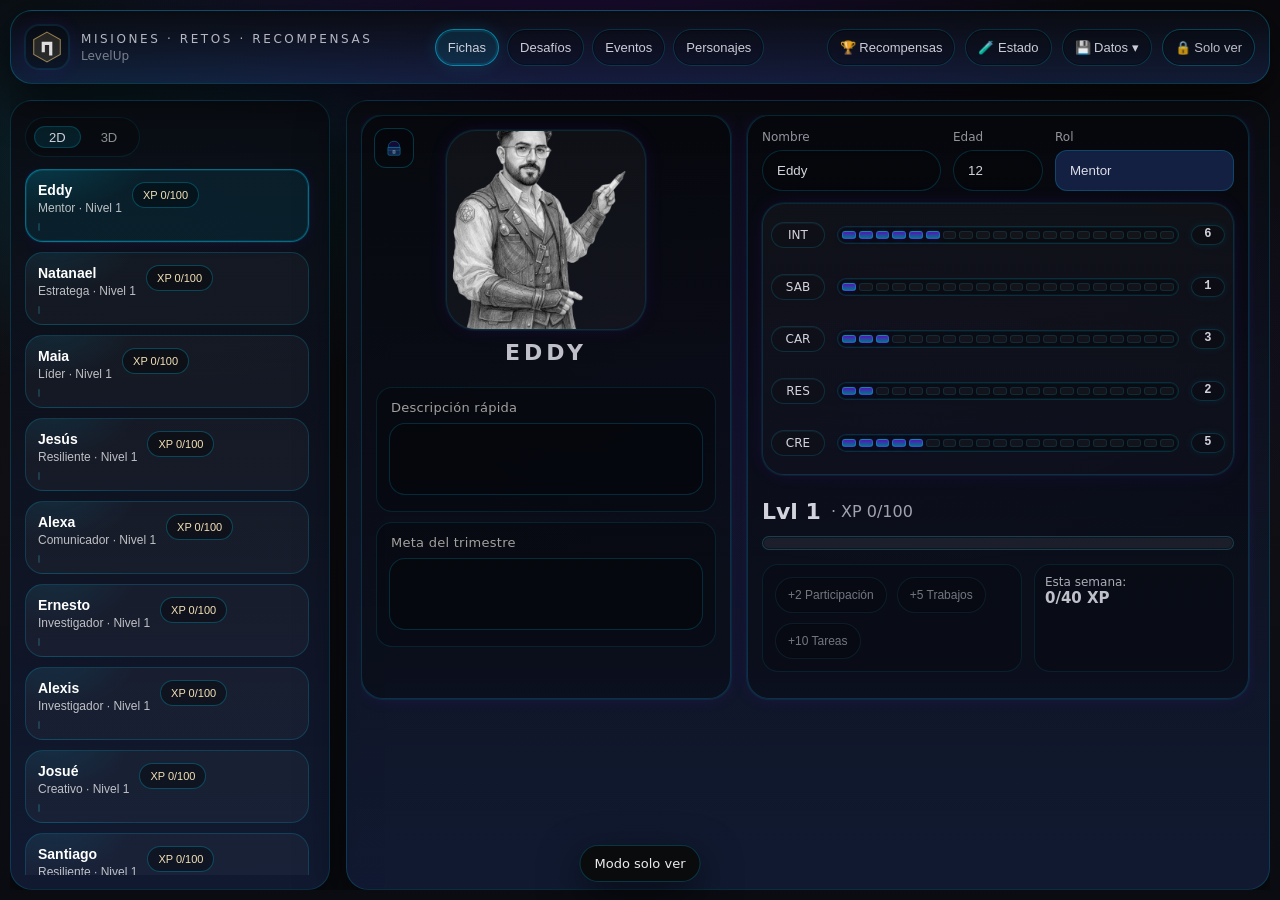
==== commit 17923ea8: "Add files via upload" ====
--- a/index.html
+++ b/index.html
@@ -10,7 +10,7 @@
   <!-- Icono de la pestaña (pon tu archivo en assets/logo.png o cambia la ruta) -->
   <link rel="icon" href="assets/logo.png" type="image/png" />
   <link rel="apple-touch-icon" href="assets/logo.png" />
-  <link rel="stylesheet" href="./styles.css?v=LevelUP_V2_00.043" />
+  <link rel="stylesheet" href="./styles.css?v=LevelUP_V2_00.033" />
 </head>
 <body>
   <div class="splash" id="splash" aria-label="LevelUp" role="status">
@@ -517,7 +517,7 @@
     </div>
   </div>
 
-<script src="./splash.js?v=LevelUP_V2_00.034" defer></script>
-  <script src="./app.js?v=LevelUP_V2_00.043" defer></script>
+<script src="./splash.js?v=LevelUP_V2_00.033" defer></script>
+  <script src="./app.js?v=LevelUP_V2_00.033" defer></script>
 </body>
 </html>
--- a/styles.css
+++ b/styles.css
@@ -2163,119 +2163,3 @@
   pointer-events:none;
 }
 
-
-/* --- V2_00.034: Eventos (tarjetas verticales + silueta) --- */
-.gridCards{
-  display:grid;
-  grid-template-columns: repeat(auto-fit, minmax(190px, 1fr));
-  gap: 14px;
-}
-
-.eventCard{
-  width: 100%;
-  text-align: left;
-  border-radius: 18px;
-  overflow: hidden;
-  border: 1px solid rgba(0,210,255,.18);
-  background: rgba(25,42,86,.58);
-  box-shadow: 0 10px 28px rgba(0,0,0,.35);
-  padding: 0;
-  cursor: pointer;
-  display:flex;
-  flex-direction: column;
-}
-
-.eventCard:focus-visible{
-  outline: 2px solid rgba(0,210,255,.6);
-  outline-offset: 2px;
-}
-
-.eventCard__img{
-  position: relative;
-  aspect-ratio: 3 / 4;
-  background: rgba(15,15,20,.55);
-}
-
-.eventCard__img::before{
-  content:"";
-  position:absolute;
-  inset:0;
-  background-image: var(--ev-img);
-  background-size: cover;
-  background-position: center;
-  background-repeat:no-repeat;
-  transform: scale(1.02);
-}
-
-.eventCard.is-locked .eventCard__img::before{
-  filter: grayscale(1) brightness(0) contrast(1.2);
-  opacity: .9;
-}
-
-.eventCard__img::after{
-  content:"";
-  position:absolute;
-  inset:0;
-  background: radial-gradient(120% 85% at 50% 20%, rgba(114,26,255,.22) 0%, rgba(0,0,0,0) 55%),
-              linear-gradient(to top, rgba(15,15,20,.82), rgba(15,15,20,.12));
-}
-
-.eventCard__meta{
-  padding: 12px 12px 14px;
-}
-
-.eventCard__name{
-  font-weight: 800;
-  letter-spacing: .3px;
-  font-size: 14px;
-  color: rgb(220,220,230);
-  margin-bottom: 6px;
-}
-
-.eventCard__req{
-  font-size: 12px;
-  color: rgba(220,220,230,.78);
-  line-height: 1.25;
-}
-
-.eventCard.is-eligible{
-  border-color: rgba(0,210,255,.4);
-}
-
-.eventCard.is-hidden{
-  opacity: .55;
-}
-
-.modal__card--event{
-  border: 1px solid rgba(114,26,255,.45);
-  box-shadow: 0 18px 48px rgba(0,0,0,.55);
-}
-
-.eventModalImg{
-  border-radius: 16px;
-  overflow: hidden;
-  border: 1px solid rgba(0,210,255,.18);
-  background: rgba(15,15,20,.45);
-}
-
-
-
-
-/* Eventos: placeholder cuando no hay imagen (evita icono roto) */
-.evArt--noimg{background:linear-gradient(135deg, rgba(16,22,32,.65), rgba(16,22,32,.25)); position:relative;}
-.evArt--noimg::after{content:'Imagen pendiente'; position:absolute; inset:auto 12px 12px 12px; font-size:12px; letter-spacing:.06em; opacity:.75; text-align:center;}
-
-
-/* Splash: centra y aumenta el logo */
-#splash .splashInner{display:flex; flex-direction:column; align-items:center; justify-content:center;}
-#splashLogo{width:clamp(180px, 38vw, 420px); height:auto; filter: drop-shadow(0 12px 22px rgba(0,0,0,.45));}
-
-
-/* Inputs select en modales (mismo look que el resto) */
-select.input{appearance:none; -webkit-appearance:none; padding-right:40px; background-image: linear-gradient(45deg, transparent 50%, rgba(214,186,118,.85) 50%), linear-gradient(135deg, rgba(214,186,118,.85) 50%, transparent 50%); background-position: calc(100% - 18px) 50%, calc(100% - 12px) 50%; background-size:6px 6px, 6px 6px; background-repeat:no-repeat;}
-select.input:focus{outline:none; box-shadow:0 0 0 2px rgba(84,196,255,.18), 0 0 0 1px rgba(84,196,255,.35) inset;}
-
-
-/* Desafíos: evita que las cápsulas se aplasten */
-.chipRow{flex-wrap:wrap; gap:8px;}
-.chip{min-height:28px; display:inline-flex; align-items:center;}
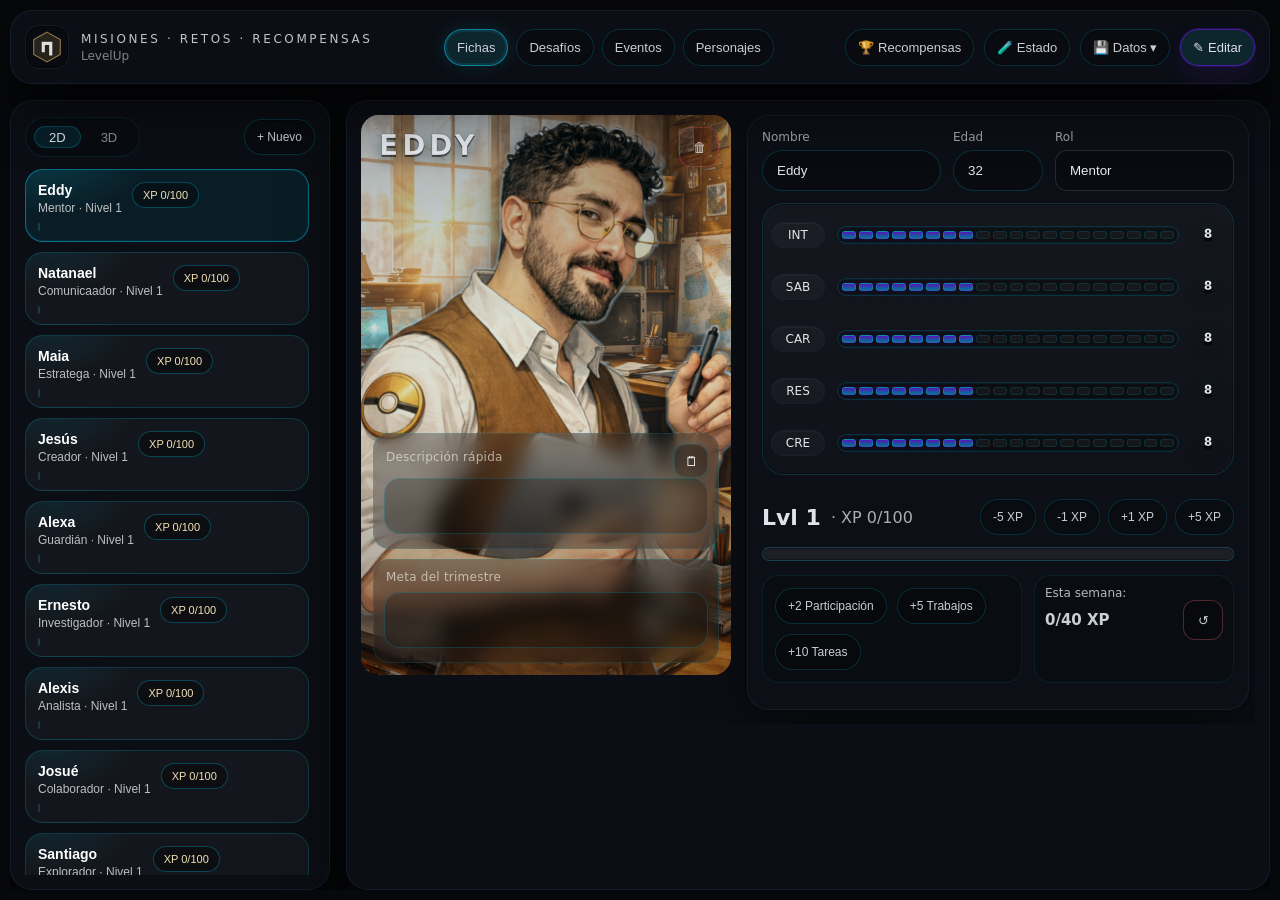
==== commit ba99bf37: "Add files via upload" ====
--- a/index.html
+++ b/index.html
@@ -5,15 +5,19 @@
   <!-- iOS: evita zoom raro al rotar y mantiene el layout estable -->
   <meta name="viewport" content="width=device-width, initial-scale=1, minimum-scale=1, maximum-scale=1, viewport-fit=cover" />
   <meta name="color-scheme" content="dark" />
-  <!-- LevelUp STABLE_RESET_v14 -->
+  <!-- LevelUp STABLE_RESET_v15_CLEAN -->
 <title>LevelUp</title>
   <!-- Icono de la pestaña (pon tu archivo en assets/logo.png o cambia la ruta) -->
   <link rel="icon" href="assets/logo.png" type="image/png" />
   <link rel="apple-touch-icon" href="assets/logo.png" />
-  <link rel="stylesheet" href="./styles.css?v=LevelUP_V2_00.033" />
+  <link rel="stylesheet" href="css/styles.base.css?v=LevelUP_V2_00.041" />
+  <link rel="stylesheet" href="css/styles.challenges.css?v=LevelUP_V2_00.041" />
+  <link rel="stylesheet" href="css/styles.splash.css?v=LevelUP_V2_00.041" />
 </head>
 <body>
-  <div class="splash" id="splash" aria-label="LevelUp" role="status">
+  <!-- Splash: cambia la variante con la clase:
+       splash--free (default), splash--orb, splash--curtain -->
+  <div class="splash splash--free" id="splash" aria-label="LevelUp" role="status">
     <div class="splash__inner">
       <img class="splash__logo" src="assets/logo.png" alt="LevelUp" />
       <div class="splash__glow" aria-hidden="true"></div>
@@ -107,45 +111,39 @@
           <article class="page is-active" data-page="fichas">
             <div class="cardGrid">
               <div class="card card--center card--avatar">
-                <!-- Eliminar héroe (fuera del marco para no descentrar la foto) -->
-                <button class="iconBtn heroChestBtn" id="btnChest" title="Recompensas" aria-label="Recompensas">
-                  <!-- Inline SVG para que se vea como cofre (no emoji caja de herramientas) -->
-                  <svg class="chestIcon" viewBox="0 0 64 64" aria-hidden="true" focusable="false">
-                    <!-- tapa -->
-                    <path d="M12 26c0-10 8-18 20-18s20 8 20 18v4H12v-4z" fill="rgba(114,26,255,.18)" stroke="rgba(0,210,255,.55)" stroke-width="2"/>
-                    <!-- cuerpo -->
-                    <path d="M10 30h44v22c0 3-2 6-6 6H16c-4 0-6-3-6-6V30z" fill="rgba(25,42,86,.85)" stroke="rgba(0,210,255,.55)" stroke-width="2"/>
-                    <!-- refuerzo -->
-                    <path d="M10 40h44" stroke="rgba(0,210,255,.35)" stroke-width="2"/>
-                    <!-- cerradura -->
-                    <path d="M28 41h8v10h-8z" fill="rgba(220,220,230,.12)" stroke="rgba(220,220,230,.55)" stroke-width="2"/>
-                    <circle cx="32" cy="46" r="1.8" fill="rgba(0,210,255,.9)"/>
-                  </svg>
-                  <span class="notifBadge" id="chestBadge" aria-hidden="true" hidden>1</span>
-                </button>
-                <button class="iconBtn iconBtn--danger heroDeleteBtn" id="btnEliminar" data-edit-only="1" title="Eliminar héroe" aria-label="Eliminar héroe">🗑</button>
-                <div class="avatar">
-				  <div class="avatar__frame" id="avatarFrame">
-					<div class="avatar__box" id="avatarBox">
-						<div class="avatar__placeholder">Sin foto</div>
-					</div>
-                    <!-- Overlay edit icon: appears on hover (desktop) or always on touch -->
-                    <button class="avatarEditBtn" id="btnFotoOverlay" data-edit-only="1" title="Editar foto" aria-label="Editar foto">✎</button>
-				  </div>
-                </div>
-
-                <div class="heroName" id="heroName">NUEVO HÉROE</div>
-
-          <div class="noteGrid">
-            <div class="noteCol">
-              <div class="noteTitle">Descripción rápida</div>
-              <textarea class="textarea textarea--short" id="txtDesc" ></textarea>
-            </div>
-            <div class="noteCol">
-              <div class="noteTitle">Meta del trimestre</div>
-              <textarea class="textarea textarea--short" id="txtMeta" ></textarea>
-            </div>
-</div>
+                <!-- ESCENA grande (sin marco): 3 capas para parallax en móvil -->
+                <div class="heroScene" id="heroScene" aria-label="Imagen del héroe">
+                  <div class="heroSceneLayer heroSceneLayer--bg" data-speed="0.18" aria-hidden="true"></div>
+                  <div class="heroSceneLayer heroSceneLayer--mid" data-speed="0.32" aria-hidden="true"></div>
+                  <div class="heroSceneLayer heroSceneLayer--fg" data-speed="0.48" aria-hidden="true"></div>
+                  <!-- Foto del heroe (si existe) ocupa toda el area; si no, se oculta y se ven las capas de prueba -->
+                  <div class="heroPhotoFill is-empty" id="avatarBox" aria-label="Foto del héroe"></div>
+                  <div class="heroSceneShade" aria-hidden="true"></div>
+
+                  <!-- Botones flotantes (no ocupan espacio y no "encuadran" la imagen) -->
+                  <button class="iconBtn iconBtn--danger heroDeleteBtn" id="btnEliminar" data-edit-only="1" title="Eliminar héroe" aria-label="Eliminar héroe">🗑</button>
+                  <!-- Botón de editar imagen removido: la foto se gestiona directo en GitHub/JSON -->
+
+                  <!-- Nombre encima de la imagen -->
+                  <div class="heroName heroName--overlay" id="heroName">NUEVO HÉROE</div>
+
+                  <!-- Notas como overlay (para que la imagen abarque TODO el bloque) -->
+                  <div class="heroNotesOverlay" id="heroNotesOverlay">
+                    <div class="noteGrid noteGrid--overlay">
+                      <div class="noteCol">
+                        <div class="noteTitleRow noteTitleRow--desc">
+                          <div class="noteTitle">Descripción rápida</div>
+                          <div class="noteTitleTools"></div>
+                        </div>
+                        <textarea class="textarea textarea--short" id="txtDesc"></textarea>
+                      </div>
+                      <div class="noteCol">
+                        <div class="noteTitle">Meta del trimestre</div>
+                        <textarea class="textarea textarea--short" id="txtMeta"></textarea>
+                      </div>
+                    </div>
+                  </div>
+                </div>
               </div>
 
               <div class="card">
@@ -243,24 +241,40 @@
               <button class="pill pill--ghost" id="btnManageSubjects" type="button" data-edit-only="1">✎ Materias</button>
             </div>
 
-            <!-- Menú contextual (mobile/compact) para acciones del desafío seleccionado -->
-            <div class="dropdown__menu" id="challengeMoreMenu" role="menu" aria-label="Acciones de desafío" hidden></div>
-
-<div class="cards2">
+            
+
+<div class="cards2 cards2--ch">
               <div class="card">
-                <div class="cardTitle">Lista</div>
+                <div class="cardHead cardHead--ch">
+                  <div>
+                    <h3 class="h3">Desafíos</h3>
+                    <div class="muted small" id="chSubtitle">Elige un reto y gana XP.</div>
+                  </div>
+                  <div class="chProgressChips" id="chProgressChips" aria-label="Progreso de desafíos"></div>
+                </div>
+
+                <div class="chProgressBar" aria-hidden="true">
+                  <div class="chProgressFill" id="chProgressFill" style="width:0%"></div>
+                </div>
+                <div class="muted small" id="chProgressText" style="margin:6px 0 10px 0;">—</div>
+
                 <div class="challengeList" id="challengeList"></div>
               </div>
 
               <div class="card">
-                <div class="cardTitle">Detalle</div>
+                <div class="cardHead cardHead--chDetail">
+                  <div>
+                    <h3 class="h3" id="challengeDetailTitle">Detalle</h3>
+                    <div class="muted small" id="challengeDetailSub">Selecciona un desafío para ver instrucciones.</div>
+                  </div>
+                  <div class="chDetailBadges" id="challengeDetailBadges" aria-label="Etiquetas"></div>
+                </div>
+
                 <div class="challengeDetailHead">
                   <div class="challengeDetailMeta" id="challengeHint">Selecciona un desafío.</div>
                   <div class="challengeDetailActions">
-                    <button class="pill pill--small" id="btnChallengeComplete" type="button">✔ Completado</button>
-                    <button class="pill pill--small pill--ghost" id="btnChallengeEdit" data-edit-only="1" type="button">✎ Editar</button>
-                    <button class="pill pill--small pill--danger" id="btnChallengeDelete" data-edit-only="1" type="button">🗑</button>
-                    <button class="pill pill--small pill--ghost" id="btnChallengeMore" type="button" aria-label="Más acciones" data-edit-only="1">⋯</button>
+                    <!-- El profe puede alternar Pendiente/Completado. Alumnos no ven este control. -->
+                    <button class="pill pill--small pill--status" id="btnChallengeComplete" type="button" data-edit-only="1">⏳ Pendiente</button>
                   </div>
                 </div>
                 <div class="challengeBody" id="challengeBody"></div>
@@ -270,8 +284,14 @@
 
           <article class="page" data-page="eventos">
             <div class="pageIntro">
-              <h2 class="h2">Eventos</h2>
-              <p class="muted">Tarjetas (placeholder) listas para desbloqueos.</p>
+              <div class="pageIntro__row">
+                <h2 class="h2" id="eventsTitle">Jefes</h2>
+                <div class="eventTabs" id="eventTabs" role="tablist" aria-label="Jefes y eventos">
+                  <button class="pill pill--ghost is-active" type="button" data-event-tab="boss">Jefes</button>
+                  <button class="pill pill--ghost" type="button" data-event-tab="event">Eventos</button>
+                </div>
+              </div>
+              <p class="muted" id="eventsSubtitle">Tarjetas listas para desbloqueos.</p>
             </div>
             <div class="gridCards" id="eventGrid"></div>
           </article>
@@ -313,7 +333,7 @@
           <div class="ghostBox">PIN se agrega en fase siguiente</div>
         </div>
       </aside>
-      <input type="file" id="fileHeroPhoto" accept="image/*" hidden />
+      <!-- Las fotos de los héroes se gestionan en la carpeta /assets (no se suben desde la app). -->
     </main>
 
     <nav class="bottomNav" id="bottomNav" aria-label="Navegación inferior">
@@ -332,33 +352,6 @@
         </div>
         <div class="modal__body">
           <div class="roleList" id="roleList"></div>
-        </div>
-      </div>
-    </div>
-
-    
-    <!-- Modal: Editor de foto (encuadre) -->
-    <div class="modal" id="photoModal" hidden>
-      <div class="modal__backdrop" id="photoBackdrop"></div>
-      <div class="modal__card" role="dialog" aria-modal="true" aria-labelledby="photoModalTitle">
-        <div class="modal__header">
-          <div class="cardTitle" id="photoModalTitle">Editar foto</div>
-          <button class="pill pill--small pill--ghost" id="btnPhotoCancel" type="button">Cerrar</button>
-        </div>
-        <div class="modal__body">
-          <div id="photoPreviewBox" aria-label="Arrastra para encuadrar"></div>
-
-          <div class="photoFitRow">
-            <div class="muted">Posición: <span id="photoPosLabel">50% · 50%</span></div>
-            <div class="muted">Zoom: <span id="photoZoomLabel">100%</span></div>
-          </div>
-
-          <div class="photoFitRow">
-            <input id="photoZoom" type="range" min="1" max="2.5" step="0.01" value="1" />
-            <button class="pill pill--small" id="btnPhotoReset" type="button">Reset</button>
-            <button class="pill pill--small pill--ghost" id="btnPhotoChange" type="button">Cambiar imagen</button>
-            <button class="pill pill--small pill--danger" id="btnPhotoSave" type="button">Guardar</button>
-          </div>
         </div>
       </div>
     </div>
@@ -443,12 +436,17 @@
           <button class="pill pill--small pill--ghost" id="btnCloseChallengeModal" type="button">✕</button>
         </div>
         <div class="modal__body">
-          <div class="fields3" style="grid-template-columns: 1fr 120px 1fr;">
+          <div class="challengeFormGrid">
             <div class="field">
               <label class="label">Materia</label>
-              <select class="input input--select" id="inChSubject"></select>
-            </div>
-            <div class="field">
+              <input type="hidden" id="inChSubject" value="" />
+              <div class="dropdown" id="chModalSubjectDropdown">
+                <button class="pill" id="btnChModalSubject" type="button">Materia ▾</button>
+                <div class="dropdown__menu" id="chModalSubjectMenu" role="menu" aria-label="Materias"></div>
+              </div>
+            </div>
+
+            <div class="field field--diff">
               <label class="label">Dificultad</label>
               <input type="hidden" id="inChDiff" value="easy" />
               <div class="diffPick" id="inChDiffPick" role="group" aria-label="Dificultad">
@@ -457,10 +455,12 @@
                 <button type="button" class="pill pill--small" data-diff="hard">Difícil</button>
               </div>
             </div>
+
             <div class="field">
               <label class="label">Puntos</label>
               <input class="input" id="inChPoints" inputmode="numeric" />
             </div>
+          </div>
           </div>
 
           <div class="field">
@@ -517,7 +517,16 @@
     </div>
   </div>
 
-<script src="./splash.js?v=LevelUP_V2_00.033" defer></script>
-  <script src="./app.js?v=LevelUP_V2_00.033" defer></script>
+<script src="js/splash.js?v=LevelUP_V2_00.041" defer></script>
+  <script src="js/modules/core_globals.js?v=LevelUP_V2_00.041" defer></script>
+  <script src="js/modules/ui_shell.js?v=LevelUP_V2_00.041" defer></script>
+  <script src="js/modules/store.js?v=LevelUP_V2_00.041" defer></script>
+  <script src="js/modules/fichas.js?v=LevelUP_V2_00.041" defer></script>
+  <script src="js/modules/desafios.js?v=LevelUP_V2_00.041" defer></script>
+  <script src="js/modules/eventos.js?v=LevelUP_V2_00.041" defer></script>
+  <script src="js/modules/app_actions.js?v=LevelUP_V2_00.041" defer></script>
+  <script src="js/app.bindings.js?v=LevelUP_V2_00.041" defer></script>
+  <script src="js/app.main.js?v=LevelUP_V2_00.041" defer></script>
+  <script src="js/app.js?v=LevelUP_V2_00.041" defer></script>
 </body>
-</html>
+</html>
--- a/css/styles.base.css
+++ b/css/styles.base.css
@@ -0,0 +1,2103 @@
+:root{
+  /* Pro theme: black base + accents */
+  --obsidian: #07080B;
+  --cobalt: #121724;
+  --amethyst: #8B5CF6;
+  --ether: #22D3EE;
+  --steel: #E8ECF4;
+
+  --bg0: var(--obsidian);
+  --panel: rgba(13,16,22,0.92);
+  --panel2: rgba(18,23,36,0.86);
+
+  --border: rgba(27,35,51,0.92);
+  --borderSoft: rgba(27,35,51,0.70);
+
+  --accent: rgba(34,211,238,1);
+  --accentSoft: rgba(34,211,238,0.22);
+
+  --gold: rgba(251,191,36,1);
+  --goldSoft: rgba(251,191,36,0.14);
+
+  --danger: rgba(248,113,113,1);
+  --dangerBorder: rgba(248,113,113,0.30);
+  --dangerBg: rgba(248,113,113,0.10);
+
+  --stroke: var(--border);
+  --stroke2: rgba(34,211,238,0.38);
+
+  --text: rgba(232,236,244,0.96);
+  --muted: rgba(154,166,191,0.84);
+
+  --radius: 22px;
+  --radius2: 16px;
+
+  --shadow: 0 18px 60px rgba(0,0,0,0.66);
+  --glow: 0 0 0 1px rgba(0,0,0,0.38) inset;
+
+  --maxw: 1480px;
+  --gap: 16px;
+
+  --safe-top: env(safe-area-inset-top, 0px);
+  --safe-bottom: env(safe-area-inset-bottom, 0px);
+  --safe-left: env(safe-area-inset-left, 0px);
+  --safe-right: env(safe-area-inset-right, 0px);
+}
+
+*{ box-sizing:border-box; }
+html,body{ height:100%; }
+body{
+  margin:0;
+  font-family: ui-sans-serif, system-ui, -apple-system, Segoe UI, Roboto, Helvetica, Arial;
+  color: var(--text);
+  background: var(--bg0);
+  overflow:hidden;
+}
+
+.app{
+  height:100%;
+  display:flex;
+  flex-direction:column;
+  padding: calc(10px + var(--safe-top)) calc(10px + var(--safe-right)) calc(10px + var(--safe-bottom)) calc(10px + var(--safe-left));
+}
+
+/* Topbar */
+.topbar{
+  position: relative;
+  z-index: 20000;
+  overflow: visible;
+
+  min-height: 74px;
+  display:flex;
+  align-items:center;
+  justify-content:space-between;
+  gap: 14px;
+  padding: 10px 14px;
+  border-radius: var(--radius);
+  background: var(--panel);
+  box-shadow: var(--shadow);
+  border: 1px solid var(--borderSoft);
+  backdrop-filter: blur(10px);
+}
+.topbar__left{ display:flex; align-items:center; gap: 12px; min-width: 320px; }
+.topbar__right{ display:flex; align-items:center; gap: 10px; flex-wrap:wrap; justify-content:flex-end; }
+.notifBtn{
+  position:relative;
+  height: 42px;
+  min-width: 42px;
+  padding: 0 12px;
+  border-radius: 16px;
+  border: 1px solid var(--borderSoft);
+  background: rgba(0,0,0,0.20);
+  color: rgba(220,220,230,0.96);
+  cursor:pointer;
+  display:inline-flex;
+  align-items:center;
+  justify-content:center;
+  gap:8px;
+  box-shadow: 0 10px 26px rgba(0,0,0,0.45);
+}
+.notifBtn:hover{ border-color: rgba(34,211,238,0.35); background: rgba(0,0,0,0.32); }
+.notifBadge{
+  position:absolute;
+  z-index:1;
+  top: -6px;
+  right: -6px;
+  padding: 2px 6px;
+  border-radius: 999px;
+  font-size: 11px;
+  font-weight: 900;
+  letter-spacing: .2px;
+  background: rgba(114,26,255,0.95);
+  border: 1px solid rgba(0,210,255,0.30);
+  color: rgba(220,220,230,0.98);
+  box-shadow: 0 10px 26px rgba(0,0,0,0.45);
+}
+.topbar__menu{ display:none; }
+/* Mobile-only: botón de trofeo para ir a Recompensas */
+.topbar__trophyBtn{ display:none; }
+.trophyIcon{ width:22px; height:22px; }
+/* show hamburger only on small screens */
+@media (min-width: 901px){ .topbar__menu{ display:none !important; } }
+@media (max-width: 900px){ .topbar__menu{ display:flex !important; } }
+
+
+/* Mobile: compact overflow menu for header actions */
+.topbar__moreWrap{display:none;}
+.topbar__moreBtn{
+  display:none;
+  width:42px; height:42px; border-radius:12px;
+  align-items:center; justify-content:center;
+  background:rgba(255,255,255,.04);
+  border:1px solid rgba(0,210,255,.18);
+  color:#eae7df;
+}
+.topMoreMenu{
+  position:absolute;
+  top: calc(100% + 10px);
+  left: 0;
+  min-width: 220px;
+
+  z-index: 20060;
+  background: rgba(10,12,18,0.92);
+  border: 1px solid rgba(0,210,255,0.26);
+  border-radius: 16px;
+  box-shadow: 0 18px 60px rgba(0,0,0,0.65);
+  padding: 8px;
+  backdrop-filter: blur(12px);
+}
+.topMoreMenu__item{
+  width: 100%;
+  display:flex;
+  align-items:center;
+  gap: 10px;
+  padding: 10px 12px;
+  border-radius: 12px;
+  background: transparent;
+  border: 1px solid transparent;
+  color: var(--text);
+  text-align:left;
+  cursor:pointer;
+  font-size: 14px;
+}
+.topMoreMenu__item:hover{
+  background: rgba(255,255,255,0.05);
+  border-color: rgba(0,210,255,0.12);
+}
+.topMoreMenu__item:active{ transform: translateY(1px); }
+.topMoreMenu__item .emoji{ width: 18px; display:inline-block; opacity: .70; }
+
+.brand{ display:flex; align-items:center; gap: 12px; }
+.brand__logo{
+  width: 44px; height: 44px;
+  display:grid; place-items:center;
+  border-radius: 14px;
+  background: rgba(0,0,0,0.25);
+  border: 1px solid var(--borderSoft);
+  box-shadow: var(--glow);
+}
+.brand__title{ font-size: 12px; letter-spacing: 2.6px; opacity:.85; text-transform:uppercase; }
+.brand__subtitle{ font-size: 12px; opacity:.55; margin-top: 3px; }
+
+/* Pills */
+.pill{
+  border: 1px solid var(--borderSoft);
+  background: rgba(255,255,255,0.03);
+  color: var(--text);
+  border-radius: 999px;
+  padding: 10px 14px;
+  font-size: 13px;
+  cursor:pointer;
+  box-shadow: 0 0 0 1px rgba(0,0,0,0.35) inset;
+  transition: transform .08s ease, background .15s ease, border-color .15s ease;
+}
+.pill:hover{ background: rgba(255,255,255,0.05); border-color: rgba(34,211,238,0.30); }
+.pill:active{ transform: translateY(1px); }
+.pill.is-active{ background: rgba(34,211,238,0.12); border-color: rgba(34,211,238,0.45); }
+.pill--ghost{ border-color: rgba(255,255,255,0.14); }
+.pill--danger{ color: var(--danger); border-color: var(--dangerBorder); background: var(--dangerBg); }
+.pill--small{ padding: 8px 12px; font-size: 12px; }
+.pill--icon{
+  padding: 0;
+  width: 34px;
+  height: 34px;
+  display: inline-flex;
+  align-items: center;
+  justify-content: center;
+  font-size: 16px;
+  border-radius: 12px;
+}
+
+.iconbtn{
+  border: 1px solid var(--borderSoft);
+  background: rgba(255,255,255,0.04);
+  border-radius: 12px;
+  width: 42px; height: 42px;
+  color: var(--text);
+  cursor:pointer;
+}
+
+/* Top nav */
+.topnav{ display:flex; gap: 8px; align-items:center; justify-content:center; flex: 1; }
+
+/* Dropdown */
+.dropdown{ position:relative; z-index: 20040; }
+.dropdown__menu{
+  position:absolute;
+  right:0;
+  top: calc(100% + 10px);
+  min-width: 240px;
+  padding: 10px;
+  border-radius: 14px;
+
+  /* Opaque panel so it doesn't look "transparent" */
+  background: rgba(10,12,18,0.92);
+  border: 1px solid rgba(0,210,255,0.28);
+  box-shadow: 0 18px 60px rgba(0,0,0,0.65);
+
+  display:none;
+  z-index: 20050;
+}
+.dropdown.is-open .dropdown__menu{ display:block; }
+.dropdown__menu.is-portal{ right:auto !important; }
+.challengeHintBadges{ display:flex; flex-wrap:wrap; gap:8px; margin-top:6px; }
+.menuitem{
+  width:100%;
+  text-align:left;
+  border:none;
+  background: transparent;
+  color: var(--text);
+  padding: 10px 10px;
+  border-radius: 10px;
+  cursor:pointer;
+}
+.menuitem:hover{ background: rgba(255,255,255,0.06); }
+.menudivider{ height:1px; background: rgba(255,255,255,0.10); margin: 8px 0; }
+
+/* Shell layout */
+.shell{
+  position:relative;
+  flex:1;
+  display:grid;
+  gap: var(--gap);
+  padding-top: var(--gap);
+  overflow:hidden;
+  grid-template-columns: 320px minmax(0, 1fr);
+  grid-template-areas: "sidebar content";
+  max-width: var(--maxw);
+  width:100%;
+  margin: 0 auto;
+  min-height: 0;
+}
+
+.sidebar, .content, .details{
+  border-radius: var(--radius);
+  background: var(--panel);
+  border: 1px solid var(--borderSoft);
+  box-shadow: var(--shadow);
+  overflow:hidden;
+  min-height: 0;
+  display:flex;
+  flex-direction:column;
+}
+.sidebar{ padding: 14px; grid-area: sidebar; }
+.details{ padding: 14px; grid-area: details; }
+.content{ padding: 14px; overflow:hidden; grid-area: content; }
+
+.details{ display:none; }
+.shell.is-details-open{
+  grid-template-columns: 320px minmax(0, 1fr) 360px;
+  grid-template-areas: "sidebar content details";
+}
+.shell.is-details-open .details{ display:flex; }
+
+.pages{ overflow:auto; overflow-x:hidden; padding-right: 6px; scrollbar-gutter: stable; }
+/* Sidebar bits */
+.panelHeader{ display:flex; align-items:center; justify-content:space-between; padding: 2px 0 10px 0; }
+.panelHeader__title{ letter-spacing: 2px; font-size: 13px; opacity: .85; }
+
+/* Sidebar compact header: switches + "Nuevo" in one row */
+.panelHeader--compact{ gap:10px; padding: 2px 0 12px 0; }
+.panelHeader--compact .segmented{ margin-bottom: 0; }
+.segmented--compact{ min-width: 0; }
+.segmented--compact .segmented__btn{ padding: 10px 14px; font-size: 13px; }
+
+.segmented{
+  display:flex; gap: 6px; padding: 8px; border-radius: 999px;
+  background: rgba(0,0,0,0.20);
+  border: 1px solid rgba(0,210,255,0.10);
+  margin-bottom: 10px;
+}
+.segmented__btn{
+  flex:1; border:none; padding: 7px 8px; border-radius: 999px;
+  display:flex; align-items:center; justify-content:center; line-height:1;
+  background: transparent; color: rgba(255,255,255,0.55); cursor:pointer;
+  font-size: 12px;
+}
+.segmented__btn.is-active{
+  background: rgba(0,210,255,0.10);
+  color: var(--text);
+  border: 1px solid rgba(0,210,255,0.20);
+}
+.list{ overflow:auto; padding-right: 6px; }
+.heroCard{
+  width:100%;
+  text-align:left;
+  border-radius: 18px;
+  padding: 12px 12px 10px;
+  margin-bottom: 10px;
+  border: 1px solid rgba(0,210,255,0.18);
+  background:
+    radial-gradient(120px 80px at 10% -20%, rgba(0,210,255,0.10), transparent 70%),
+    rgba(255,255,255,0.035);
+  cursor:pointer;
+  display:flex;
+  flex-direction:column;
+  gap: 8px;
+  transition: border-color .15s ease, background .2s ease, transform .08s ease;
+}
+.heroCard:hover{ border-color: rgba(0,210,255,0.28); }
+.heroCard:active{ transform: translateY(1px); }
+.heroCard.is-active{
+  border-color: rgba(0,210,255,0.42);
+  background:
+    radial-gradient(160px 90px at 5% -30%, rgba(0,210,255,0.18), transparent 72%),
+    rgba(0,210,255,0.08);
+  box-shadow: 0 0 0 1px rgba(0,210,255,0.12) inset, var(--glow);
+}
+.heroCard__row{ display:flex; align-items:flex-start; justify-content:space-between; gap: 10px; }
+.heroCard__name{ font-size: 14px; font-weight: 700; }
+.heroCard__meta{ font-size: 12px; opacity:.72; margin-top:3px; }
+.heroCard__badge{
+  font-size: 11px;
+  padding: 6px 10px;
+  border-radius: 999px;
+  border: 1px solid rgba(0,210,255,0.28);
+  background: rgba(0,0,0,0.35);
+  color: rgba(255,235,190,0.95);
+  white-space:nowrap;
+}
+.heroCard__progress{
+  height: 8px;
+  border-radius: 999px;
+  border: 1px solid rgba(0,210,255,0.12);
+  background: rgba(255,255,255,0.06);
+  overflow:hidden;
+}
+.heroCard__fill{
+  height:100%;
+  background: linear-gradient(90deg, rgba(0,210,255,0.22), rgba(120,255,170,0.6));
+}
+
+/* Content header */
+.contentHeader{ display:flex; align-items:center; justify-content:space-between; gap: 10px; padding: 0 0 6px 0; }
+.contentHeader__left{ display:flex; align-items:center; gap: 12px; }
+.h1{ margin:0; font-size: 14px; letter-spacing: 2px; font-weight: 800; opacity:.9; }
+
+.tabs{
+  display:flex; gap: 8px; padding: 6px; border-radius: 999px;
+  background: rgba(0,0,0,0.18);
+  border: 1px solid rgba(0,210,255,0.10);
+}
+.tab{
+  border:none; background: transparent; color: rgba(255,255,255,0.55);
+  padding: 10px 12px; border-radius: 999px; cursor:pointer; font-size: 13px;
+}
+.tab.is-active{ background: rgba(0,210,255,0.10); color: var(--text); border: 1px solid rgba(0,210,255,0.20); }
+.tabs--single{ padding: 4px; background: transparent; border: none; }
+.tabs--single .tab{ padding: 9px 14px; }
+
+.page{ display:none; }
+.page.is-active{ display:block; }
+
+.cardGrid{ display:grid; grid-template-columns: 370px minmax(0, 1fr); gap: var(--gap); padding-bottom: 14px; }
+
+.card{
+  border-radius: var(--radius);
+  background: rgba(13,16,22,0.88);
+  border: 1px solid var(--borderSoft);
+  box-shadow: 0 18px 60px rgba(0,0,0,0.55);
+  padding: 14px;
+}
+.card--center{ display:flex; flex-direction:column; align-items:center; gap: 10px; }
+
+.avatarBox{
+  width: 260px;
+  height: 260px;
+  border-radius: 32px;
+  border: 1px solid rgba(0,210,255,0.18);
+  background: rgba(255,255,255,0.04);
+  display:flex;
+  align-items:center;
+  justify-content:center;
+  color: rgba(255,255,255,0.55);
+  font-size: 20px;
+}
+.avatarBox img{
+  width:100%;
+  height:100%;
+  object-fit: cover;
+  border-radius: 32px;
+  display:block;
+}
+
+.h2{ margin: 0 0 8px 0; font-size: 18px; }
+.pageIntro{ padding: 4px 4px 14px 4px; }
+.pageIntro__row{ display:flex; align-items:center; justify-content:space-between; gap:12px; }
+.eventTabs{ display:flex; gap:8px; flex-wrap:wrap; justify-content:flex-end; }
+.eventTabs .pill{ padding-left:14px; padding-right:14px; }
+.eventTabs .pill.is-active{ border-color: rgba(0,210,255,.45); box-shadow: 0 0 0 2px rgba(0,210,255,.12) inset; }
+.muted{ color: var(--muted); font-size: 13px; line-height: 1.4; }
+.cardTitle{ font-size: 14px; letter-spacing: 1px; opacity: .9; margin-bottom: 10px; }
+.avatar__frame{
+  width: 200px; height: 200px;
+  border-radius: 30px;
+  background: rgba(255,255,255,0.04);
+  border: 1px solid rgba(0,210,255,0.12);
+  box-shadow: var(--glow);
+  display:flex;
+  align-items:center;
+  justify-content:center;
+  overflow:hidden;
+  line-height: 1;
+  margin-left:auto;
+  margin-right:auto;
+}
+
+.avatar__frame img{ width:100%; height:100%; object-fit:cover; object-position:center; display:block; }
+.avatar__placeholder{ opacity:.55; }
+
+/* --- Avatar: contenedor con tamaño real (para que la imagen no se vaya a 0px) --- */
+.avatar__frame{ position:relative; }
+/* --- Avatar: parallax (solo móvil / pantallas con scroll) --- */
+.avatarParallax{
+  position:absolute;
+  inset:0;
+  z-index:0;
+  overflow:hidden;
+  pointer-events:none;
+}
+.avatarLayer{
+  position:absolute;
+  inset:-12%; /* margen para mover sin mostrar bordes */
+  transform: translate3d(0,0,0);
+  will-change: transform;
+  opacity: 1;
+}
+.avatarLayer--bg{
+  background:
+    radial-gradient(120px 120px at 22% 18%, rgba(255,255,255,0.14), transparent 55%),
+    radial-gradient(180px 180px at 68% 30%, rgba(0,210,255,0.14), transparent 60%),
+    radial-gradient(220px 220px at 52% 78%, rgba(114,26,255,0.18), transparent 65%),
+    linear-gradient(180deg, rgba(10,15,22,0.65), rgba(10,20,32,0.55));
+}
+.avatarLayer--mid{
+  background:
+    radial-gradient(240px 240px at 50% 45%, rgba(255,255,255,0.08), transparent 62%),
+    radial-gradient(180px 180px at 52% 80%, rgba(0,210,255,0.10), transparent 70%);
+  mix-blend-mode: screen;
+  opacity: .75;
+}
+
+/* Asegura que la foto quede encima de las capas */
+.avatar__box{ z-index:1; }
+
+/* En escritorio: sin "marco" visible (solo la imagen) */
+@media (min-width: 981px){
+  .avatar__frame{
+    background: transparent;
+    border: none;
+    box-shadow: none;
+  }
+}
+
+
+@media (min-width: 981px){
+  /* Desktop: más aire sobre la cabeza (similar a móvil) */
+  .heroScene{ min-height: 620px; }
+
+  .heroSceneLayer--fg{
+    inset: -6%;
+    background-position: 52% 98%;
+    filter: drop-shadow(0 14px 24px rgba(0,0,0,.32));
+  }
+
+  /* Nombre fuera de la cara (también en escritorio) */
+  .heroName--overlay{
+    left: 18px;
+    top: 14px;
+    transform: none;
+    text-align: left;
+    max-width: 70%;
+  }
+
+  /* Fade superior menos oscuro en escritorio */
+  .heroSceneShade{
+    background:
+      radial-gradient(900px 620px at 50% 30%, rgba(0,210,255,0.10), rgba(0,0,0,0) 62%),
+      radial-gradient(1200px 900px at 50% 50%, rgba(0,0,0,0.10), rgba(0,0,0,0.55) 78%),
+      linear-gradient(180deg, rgba(0,0,0,0.28) 0%, rgba(0,0,0,0.00) 32%),
+      linear-gradient(0deg, rgba(0,0,0,0.70) 0%, rgba(0,0,0,0.00) 46%);
+  }
+}
+
+
+@media (prefers-reduced-motion: reduce){
+  .avatarLayer{ transform:none !important; }
+}
+
+.avatar__box{
+  position:absolute;
+  z-index:1;
+  inset:0;
+  display:flex;
+  align-items:center;
+  justify-content:center;
+  text-align:center;
+}
+.avatar__box img{
+  width:100%;
+  height:100%;
+  object-fit:cover;
+  object-position:center center;
+  max-width:none;
+  display:block;
+}
+.avatar__box .avatar__placeholder{ opacity:.55; }
+.avatarEditBtn{
+  position:absolute;
+  top:10px;
+  right:10px;
+  width: 36px;
+  height: 36px;
+  border-radius: 12px;
+  border: 1px solid rgba(0,210,255,0.28);
+  background: rgba(25,42,86,0.72);
+  color: rgba(220,220,230,0.95);
+  display:flex;
+  align-items:center;
+  justify-content:center;
+  cursor:pointer;
+  box-shadow: 0 10px 26px rgba(0,0,0,0.45);
+  opacity: 0;
+  transform: translateY(-4px);
+  transition: opacity .14s ease, transform .14s ease, border-color .14s ease, background .14s ease;
+  z-index: 5;
+}
+.avatar__frame:hover .avatarEditBtn{ opacity: 1; transform: translateY(0); }
+.avatarEditBtn:hover{ border-color: rgba(0,210,255,0.55); background: rgba(25,42,86,0.86); }
+
+/* Touch devices (iPad/iPhone): no hover -> keep the icon visible */
+@media (hover: none){
+  .avatarEditBtn{ opacity: 1; transform: none; }
+}
+.avatar__actions{ display:flex; gap: 10px; flex-wrap:nowrap; justify-content:center; width:100%; margin-top: 14px; }
+
+/* Eddy pidió simplificar: ocultar "Poner" y "Quitar"; dejar solo "Editar" (que también abre el selector) */
+.avatar__actions #btnPonerFoto,
+.avatar__actions #btnQuitarFoto{ display:none; }
+.avatar__actions--secondary{ margin-top: -2px; }
+
+.heroName{ font-size: 28px; letter-spacing: 4px; font-weight: 900; opacity: .92; }
+
+/* Hero name overlay (encima del avatar, sin tocar la foto) */
+.heroAvatarWrap{ position:relative; display:flex; justify-content:center; align-items:center; width: fit-content; margin: 0 auto; }
+.heroName--overlay{
+  position:absolute;
+  left: 18px;
+  top: 14px;
+  transform: none;
+  z-index: 6;
+  pointer-events:none;
+  max-width: 92%;
+  text-align:left;
+
+  /* Estilo "nombre flotando" (sin pastilla) */
+  padding: 0;
+  background: transparent;
+  border: 0;
+  border-radius: 0;
+  backdrop-filter: none;
+
+  color: rgba(245,248,255,0.92);
+  font-weight: 900;
+  letter-spacing: 4px;
+  text-transform: uppercase;
+
+  /* 3D / glow sutil */
+  text-shadow:
+    0 2px 0 rgba(0,0,0,0.55),
+    0 6px 14px rgba(0,0,0,0.55),
+    0 0 18px rgba(0,210,255,0.20);
+  -webkit-text-stroke: 0.6px rgba(0,0,0,0.35);
+}
+
+@media (max-width: 520px){
+  .heroName{ font-size: 22px; letter-spacing: 4px; }
+  .heroName--overlay{ font-size: 22px; letter-spacing: 4px; top: 10px; left: 14px; }
+}
+
+
+/* Option C: move Meta/Descripción to the right panel */
+.notesCard{
+  background: rgba(0,0,0,0.22);
+  border: 1px solid rgba(0,210,255,0.10);
+  border-radius: 18px;
+  padding: 12px;
+  margin-top: 12px;
+}
+.notesCard .field label{ opacity: .70; }
+.notesCard textarea{
+  min-height: 74px;
+}
+@media (max-width: 980px){
+  .notesCard{ margin-top: 10px; }
+  .notesCard textarea{ min-height: 66px; }
+}
+.formCard{
+  width:100%;
+  border-radius: var(--radius);
+  background: rgba(0,0,0,0.18);
+  border: 1px solid rgba(0,210,255,0.12);
+  padding: 12px;
+}
+.label{ display:block; font-size: 13px; opacity:.8; margin-bottom: 8px; letter-spacing: .5px;}
+.labelSmall{ font-size: 12px; opacity:.7; margin-bottom: 6px;}
+.input{
+  width:100%;
+  border-radius: 999px;
+  padding: 12px 14px;
+  border: 1px solid rgba(0,210,255,0.18);
+  background: rgba(0,0,0,0.22);
+  color: var(--text);
+}
+.input--select{
+  -webkit-appearance: none;
+  appearance: none;
+  /* iOS/Safari: keep custom styling */
+  background-color: rgba(0,0,0,0.22);
+  color-scheme: dark;
+  padding-right: 40px;
+  cursor:pointer;
+  position:relative;
+  background-image:
+    linear-gradient(45deg, transparent 50%, rgba(0,210,255,0.75) 50%),
+    linear-gradient(135deg, rgba(0,210,255,0.75) 50%, transparent 50%);
+  background-position:
+    calc(100% - 20px) calc(50% - 3px),
+    calc(100% - 14px) calc(50% - 3px);
+  background-size: 6px 6px, 6px 6px;
+  background-repeat: no-repeat;
+}
+.input--select::-ms-expand{ display:none; }
+.input--select:focus{ outline: none; border-color: rgba(0,210,255,0.32); }
+.textarea{
+  width:100%;
+  min-height: 94px;
+  border-radius: 16px;
+  padding: 12px 12px;
+  border: 1px solid rgba(0,210,255,0.18);
+  background: rgba(0,0,0,0.22);
+  color: var(--text);
+  resize: none;
+  overflow: hidden;
+}
+
+/* Focus styles (keep modals consistent + avoid white default outline) */
+.input:focus,
+.input:focus-visible,
+.textarea:focus,
+.textarea:focus-visible,
+.input--select:focus,
+.input--select:focus-visible{
+  outline: none;
+  border-color: var(--accent);
+  box-shadow: 0 0 0 2px rgba(34,211,238,0.18);
+}
+.textarea--small{ min-height: 88px; }
+.textarea--meta{ min-height: 72px; }
+.textarea--desc{ min-height: 96px; }
+
+.spacer{ height: 10px; }
+
+.fields3{ display:grid; grid-template-columns: 1fr 90px 1fr; gap: 12px; margin-bottom: 12px; }
+.fields3 .field{ min-width: 0; }
+
+.stats{
+  display:grid; grid-template-columns: 1fr 1fr; gap: 10px 14px;
+  padding: 10px; border-radius: var(--radius);
+  background: linear-gradient(180deg, rgba(255,255,255,0.035), rgba(255,255,255,0.015));
+  border: 1px solid rgba(0,210,255,0.14);
+  box-shadow: var(--glow);
+  margin-bottom:10px;
+}
+.stat{ display:grid; grid-template-columns: 44px minmax(0, 1fr) 36px; align-items:center; gap: 10px; }
+.stat--wide{ grid-column: 1 / -1; }
+.badge{
+  width: 40px; height: 28px; border-radius: 10px; display:grid; place-items:center;
+  font-size: 12px; border: 1px solid rgba(0,210,255,0.22); background: rgba(0,210,255,0.12); box-shadow: inset 0 1px 0 rgba(255,255,255,0.04);
+}
+.stat__track{ position:relative; height: 6px; border-radius: 999px; background: rgba(255,255,255,0.10); border: 1px solid rgba(0,0,0,0.40); min-width:0; }
+.stat__val{ text-align:right; font-weight: 700; }
+.stat__dot{
+  position:absolute; top: 50%; transform: translate(-50%, -50%);
+  width: 14px; height: 14px; border-radius: 999px;
+  background: rgba(255,225,160,0.92); border: 1px solid rgba(255,240,200,0.95);
+  box-shadow: 0 0 0 4px rgba(0,210,255,0.14), 0 6px 14px rgba(0,0,0,0.35);
+  z-index: 1;
+}
+
+/* Desktop: compact stats block so it doesn't eat too much vertical space */
+@media (min-width: 901px){
+  .stats{
+    padding: 8px;
+    gap: 6px 12px;
+    margin-bottom: 8px;
+  }
+  .stat{ gap: 8px; }
+  .badge{
+    width: 38px;
+    height: 24px;
+    border-radius: 9px;
+    font-size: 11px;
+  }
+  .stat__track{ height: 5px; }
+  .stat__dot{ width: 12px; height: 12px; box-shadow: 0 0 0 3px rgba(0,210,255,0.14), 0 6px 14px rgba(0,0,0,0.35); }
+  .stat__val{ font-size: 12px; }
+}
+.xpHeader{ display:flex; align-items:center; gap: 10px; flex-wrap:wrap; margin-top:24px; }
+.xpLevel{ font-size: 22px; font-weight: 900; }
+.xpText{ opacity:.75; }
+.xpBtns{ margin-left:auto; display:flex; gap: 8px; flex-wrap:wrap; }
+.xpBar{
+  height: 14px; border-radius: 999px; background: rgba(255,255,255,0.07);
+  border: 1px solid rgba(0,210,255,0.18); overflow:hidden; margin: 12px 0 14px 0;
+  box-shadow: 0 0 0 1px rgba(0,0,0,0.35) inset;
+}
+.xpFill{ height:100%; background: rgba(251,191,36,0.90); box-shadow: 0 0 20px rgba(251,191,36,0.14); }
+
+.xpFooter{ display:grid; grid-template-columns: 1fr 220px; gap: 12px; margin-bottom: 12px; }
+.subCard{
+  border-radius: var(--radius2);
+  background: rgba(0,0,0,0.18);
+  border: 1px solid rgba(0,210,255,0.10);
+  padding: 12px;
+}
+.subCard__val{ font-size: 18px; font-weight: 800; opacity:.9; }
+.chipRow{ display:flex; gap: 10px; flex-wrap:wrap; }
+.twoCols{ display:grid; grid-template-columns: 1fr 1fr; gap: 12px; }
+.cards2{ display:grid; grid-template-columns: 1fr 1fr; gap: var(--gap); padding-bottom: 14px; }
+
+/* --- Desafíos: jerarquías visuales y motivación --- */
+.cards2--ch{ grid-template-columns: minmax(0, 420px) minmax(0, 1fr); }
+@media (max-width: 980px){
+  .cards2--ch{ grid-template-columns: 1fr; }
+}
+
+.cardHead--ch{ margin-bottom: 8px; }
+.cardHead--chDetail{ margin-bottom: 8px; }
+
+.chProgressChips{ display:flex; flex-wrap:wrap; gap: 8px; justify-content:flex-end; align-items:center; }
+.chProgressBar{
+  height: 10px;
+  border-radius: 999px;
+  background: rgba(255,255,255,0.06);
+  border: 1px solid rgba(0,210,255,0.14);
+  overflow:hidden;
+  box-shadow: 0 0 0 1px rgba(0,0,0,0.35) inset;
+}
+.chProgressFill{
+  height: 100%;
+  background: linear-gradient(90deg, rgba(114,26,255,0.72), rgba(0,210,255,0.62));
+  box-shadow: 0 0 18px rgba(114,26,255,0.18), 0 0 12px rgba(0,210,255,0.10);
+}
+
+.challengeList{ display:flex; flex-direction:column; gap: 10px; }
+
+.challengeItem{
+  position: relative;
+  border-radius: 16px;
+  border: 1px solid rgba(0,210,255,0.12);
+  background: rgba(0,0,0,0.18);
+  padding: 12px 12px 12px 14px;
+  transition: transform .12s ease, border-color .12s ease, box-shadow .12s ease;
+}
+.challengeItem::before{
+  content:"";
+  position:absolute;
+  left:0; top:0; bottom:0;
+  width: 4px;
+  border-radius: 16px 0 0 16px;
+  background: rgba(220,220,230,0.16);
+  opacity: .95;
+}
+.challengeItem[data-diff="easy"]::before{ background: rgba(0,210,255,0.62); }
+.challengeItem[data-diff="medium"]::before{ background: rgba(114,26,255,0.62); }
+.challengeItem[data-diff="hard"]::before{ background: rgba(255,90,90,0.62); }
+
+.challengeItem:hover{
+  transform: translateY(-1px);
+  border-color: rgba(0,210,255,0.20);
+  box-shadow: 0 8px 22px rgba(0,0,0,0.25);
+}
+.challengeItem.is-selected{
+  border-color: rgba(0,210,255,0.38);
+  box-shadow: 0 0 0 1px rgba(0,210,255,0.18) inset, 0 10px 26px rgba(0,0,0,0.28);
+}
+.challengeItem.is-done{ border-color: rgba(114,26,255,0.35); box-shadow: 0 0 0 1px rgba(114,26,255,0.12) inset; }
+.challengeItem.is-done .challengeName{ opacity:.72; text-decoration: line-through; }
+
+.challengeName{ font-weight: 850; letter-spacing: .2px; }
+
+.challengeDetailHead{
+  display:flex;
+  align-items:flex-start;
+  justify-content:space-between;
+  gap: 12px;
+  padding: 10px 0 10px 0;
+  border-top: 1px solid rgba(255,255,255,0.06);
+  border-bottom: 1px solid rgba(255,255,255,0.06);
+  margin-top: 8px;
+}
+.challengeDetailMeta{ display:flex; flex-direction:column; gap: 6px; }
+.challengeDetailActions{ display:flex; flex-wrap:wrap; gap: 8px; justify-content:flex-end; }
+
+.chDetailBadges{ display:flex; flex-wrap:wrap; gap: 8px; justify-content:flex-end; align-items:center; }
+
+.challengeBody{
+  padding-top: 12px;
+  line-height: 1.55;
+}
+.chBodyP{ margin: 0 0 10px 0; opacity: .95; }
+.chBodyList{ margin: 0 0 12px 18px; padding: 0; }
+.chBodyList li{ margin: 6px 0; }
+.chCallout{
+  border-radius: 14px;
+  border: 1px solid rgba(0,210,255,0.14);
+  background: rgba(0,210,255,0.06);
+  padding: 10px 12px;
+  margin: 10px 0 12px 0;
+}
+.chCallout .muted{ opacity:.80; }
+
+/* Activities + Weekly XP row */
+.heroRight__weekRow{ display:grid; grid-template-columns: 1fr 260px; gap: var(--gap); align-items:stretch; }
+@media (max-width: 900px) and (orientation: portrait){
+  .heroRight__weekRow{ grid-template-columns: 1fr; }
+  #actChips{ flex-wrap: nowrap; justify-content:space-between; }
+  #actChips .pill{ padding: 8px 10px; font-size: 12px; }
+  #actChips .pill .i{ margin-right: 6px; }
+}
+.challengeRow{display:flex;flex-direction:column;gap:8px}
+.challengeMetaRow{display:flex;flex-wrap:wrap;column-gap:10px;row-gap:10px;opacity:.95}
+.badge{display:inline-flex;align-items:center;gap:6px;padding:5px 10px;border-radius:999px;font-size:12px;line-height:1;border:1px solid var(--borderSoft);background:rgba(255,255,255,0.03);color:var(--text,#e8ecf4);white-space:nowrap}
+.badge--subj{border-color:rgba(0,210,255,0.20)}
+.badge--pts{border-color:rgba(251,191,36,0.35);background:rgba(251,191,36,0.10);color:rgba(232,236,244,0.96)}
+.badge--done{border-color:rgba(34,211,238,0.40);background:rgba(34,211,238,0.10)}
+.badge--diff{border-color:rgba(220,220,230,0.18)}
+.badge--easy{border-color:rgba(0,210,255,0.34); background: rgba(0,210,255,0.10); color: rgba(220,220,230,0.95); }
+.badge--medium{border-color:rgba(114,26,255,0.36); background: rgba(114,26,255,0.12); color: rgba(220,220,230,0.95); }
+.badge--hard{border-color:rgba(255,90,90,0.38); background: rgba(255,90,90,0.10); color: rgba(220,220,230,0.95); }
+
+/* Bottom nav (solo móvil) */
+.bottomNav{
+  display:none;
+  position: fixed;
+  left: 0;
+  right: 0;
+  bottom: 0;
+  z-index: 10000;
+  gap: 10px;
+
+  /* Más visible sobre fondo negro */
+  padding: 10px 12px calc(10px + env(safe-area-inset-bottom));
+  background: rgba(0,0,0,0.96);
+  border-top: 1px solid rgba(34,211,238,0.22);
+  box-shadow:
+    0 -18px 48px rgba(0,0,0,0.88),
+    0 -1px 0 rgba(34,211,238,0.16) inset;
+
+  backdrop-filter: blur(12px);
+  pointer-events:auto;
+  touch-action:manipulation;
+}
+
+/* Línea/halo superior para separar el menú del contenido */
+.bottomNav::before{
+  content:"";
+  position:absolute;
+  left:0; right:0;
+  top:-18px;
+  height:18px;
+  background: linear-gradient(to top, rgba(0,0,0,0), rgba(0,0,0,0.85));
+  pointer-events:none;
+}
+
+
+.shell.is-drawer-open .bottomNav{ pointer-events: none; }
+.bottomNav__btn{
+  flex:1;
+  border: 1px solid rgba(255,255,255,0.14);
+  background: rgba(255,255,255,0.06);
+  color: var(--text);
+  border-radius: 18px;
+  padding: 14px 10px;
+  font-size: 13px;
+  cursor:pointer;
+  touch-action: manipulation;
+  -webkit-tap-highlight-color: transparent;
+}
+
+.bottomNav__btn.is-active{ background: rgba(34,211,238,0.14); border-color: rgba(34,211,238,0.55); box-shadow: 0 0 0 2px rgba(34,211,238,0.12) inset; }
+
+/* Tablet */
+@media (max-width: 1180px){
+  :root{ --maxw: 1080px; }
+  .shell{
+    grid-template-columns: 320px 1fr;
+    grid-template-areas: "sidebar content";
+  }
+  .details{ display:none; }
+  .gridCards{ grid-template-columns: repeat(3, minmax(180px, 1fr)); }
+  .cardGrid{ grid-template-columns: 350px 1fr; }
+}
+
+/* Drawer layouts */
+@media (max-width: 980px){
+  .brand__title{ display:none; }
+  .topnav{ display:none; }
+
+  .bottomNav{ display:flex; }
+  .pages{ padding-bottom: 96px; }
+  .topbar__right{ overflow-x:auto; -webkit-overflow-scrolling: touch; scrollbar-width:none; }
+  .topbar__right::-webkit-scrollbar{ display:none; }
+
+  .bottomNav{ display:flex; }
+  .topbar__right{ gap: 8px; overflow-x:auto; -webkit-overflow-scrolling: touch; scrollbar-width:none; }
+  .topbar__right::-webkit-scrollbar{ display:none; }
+  .topbar__right .pill, .topbar__right .dropdown__btn{ padding: 10px 12px; font-size: 12px; border-radius: 16px; }
+  .pages{ padding-bottom: 96px; }
+  .topbar__right{ overflow-x:auto; -webkit-overflow-scrolling: touch; scrollbar-width:none; }
+  .topbar__right::-webkit-scrollbar{ display:none; }
+  .topbar__menu{ display:inline-grid; place-items:center; }
+  .shell{ grid-template-columns: 1fr; grid-template-areas: "content"; }
+  .details{ display:none; }
+  .gridCards{ grid-template-columns: repeat(3, minmax(180px, 1fr)); }
+  .cardGrid{ grid-template-columns: minmax(0, clamp(300px, 60vw, 380px)) minmax(0, 1fr); }
+  .sidebar{
+    position:absolute;
+    left: 0; top: 0; height: 100%;
+    width: min(360px, 86vw);
+    z-index: 30;
+    transform: translateX(-105%);
+    transition: transform .18s ease;
+  }
+  .shell.is-drawer-open .sidebar{ transform: translateX(0); }
+}
+
+/* Drawer layouts */
+@media (max-width: 980px){
+  .brand__title{ display:none; }
+  .topnav{ display:none; }
+
+  .bottomNav{ display:flex; }
+  .pages{ padding-bottom: 96px; }
+  .topbar__right{ overflow-x:auto; -webkit-overflow-scrolling: touch; scrollbar-width:none; }
+  .topbar__right::-webkit-scrollbar{ display:none; }
+  .topbar__menu{ display:inline-grid; place-items:center; }
+  .shell{ grid-template-columns: 1fr; grid-template-areas: "content"; }
+  .details{ display:none; }
+
+}
+
+/* Mobile */
+@media (max-width: 640px){
+  :root{ --gap: 12px; }
+  /* Mobile header: center brand, left hamburger, right trophy */
+  /* Reduce header height on phones (override desktop min-height: 74px) */
+  .topbar{
+    display: grid;
+    grid-template-columns: 46px 1fr 46px;
+    align-items: center;
+    gap: 10px;
+
+    min-height: 56px;
+    padding: 6px 10px;
+    border-radius: 22px;
+  }
+  .topbar{ position: relative; }
+  .topbar__left{ display: contents; padding-right: 0; width:auto; }
+  /* Force everything onto the same row (iOS was auto-placing the brand on row 2) */
+  #btnMenu{ grid-column:1; grid-row:1; justify-self:start; align-self:center; }
+  .brand{ grid-column:2; grid-row:1; justify-self:center; align-self:center; }
+  .topbar__right{ display: none; }
+  .topbar__trophyBtn{
+    display: inline-flex;
+    width:38px; height:38px; border-radius:12px;
+    align-items:center; justify-content:center;
+    background:rgba(255,255,255,.04);
+    border:1px solid rgba(0,210,255,.18);
+    color:#eae7df;
+    grid-column:3;
+    grid-row:1;
+    justify-self:end;
+    align-self:center;
+  }
+  .trophyIcon{ width:22px; height:22px; }
+  /* Slightly smaller logo to keep header compact */
+  .brand__logo{ width:40px; height:40px; border-radius: 12px; }
+  .brand__logo svg{ width:28px !important; height:28px !important; }
+  .topbar__right .pill, .topbar__right .dropdown{ padding: 10px 10px; font-size: 12px; border-radius: 16px; }
+  .brand__subtitle{ display:none; }
+  .brand__text{ display:none; }
+  .bottomNav{ display:flex; padding-bottom: calc(10px + var(--safe-bottom)); }
+
+  .cardGrid{ grid-template-columns: 1fr; }
+  .fields3{ grid-template-columns: 1fr 80px; }
+  .fields3 .field:last-child{ grid-column: 1 / -1; }
+
+  .stats{ grid-template-columns: 1fr; }
+  .stat{ grid-template-columns: 44px minmax(0, 1fr) 36px; }
+
+  .xpFooter{ grid-template-columns: 1fr; }
+  .twoCols{ grid-template-columns: 1fr; }
+  .cards2{ grid-template-columns: 1fr; }
+  .gridCards{ grid-template-columns: repeat(2, minmax(150px, 1fr)); }
+
+  .avatar__actions{ flex-wrap: wrap; }
+
+  .modal{ place-items:end center; padding: 10px; }
+  .modal__card{
+    width: 100%;
+    max-height: 82vh;
+    border-radius: 18px 18px 12px 12px;
+    padding: 14px;
+  }
+  .modal__header{
+    position: sticky;
+    top: 0;
+    padding-bottom: 8px;
+    margin-bottom: 8px;
+    background: rgba(12,12,12,0.96);
+    z-index: 1;
+  }
+}
+
+/* 4K */
+@media (min-width: 1800px){
+  :root{ --maxw: 1660px; }
+  .shell{ grid-template-columns: 340px minmax(0, 1fr); grid-template-areas: "sidebar content"; }
+  .shell.is-details-open{ grid-template-columns: 340px minmax(0, 1fr) 380px; }
+}
+
+/* =========================
+   v17 – Ajustes compactos
+   ========================= */
+
+/* Ocultar barras de scroll (sin desactivar scroll) */
+body, .pages, .list{
+  -ms-overflow-style: none; /* IE/Edge */
+  scrollbar-width: none;    /* Firefox */
+}
+body::-webkit-scrollbar,
+.pages::-webkit-scrollbar,
+.list::-webkit-scrollbar{
+  width: 0;
+  height: 0;
+}
+
+/* Botón icono genérico (por defecto NO es absoluto; así no flota sobre otros UI) */
+.card--avatar{
+  position: relative;
+  display:flex;
+  flex-direction:column;
+  align-items:stretch;
+  gap: 10px;
+  padding: 0; /* sin marco visible: la escena ocupa todo */
+  background: transparent;
+  border: none;
+  box-shadow: none;
+}
+
+/* --- Fichas: escena grande por capas (parallax en móvil) --- */
+.heroScene{
+  position: relative;
+  width: 100%;
+  min-height: 560px;
+  border-radius: calc(var(--radius) - 4px);
+  overflow: hidden;
+  background: radial-gradient(1200px 700px at 50% 30%, rgba(255,255,255,0.10), rgba(0,0,0,0) 60%),
+              linear-gradient(180deg, rgba(9,14,22,0.92), rgba(6,10,18,0.92));
+}
+
+.heroSceneLayer{
+  position:absolute;
+  /* BG necesita más margen para moverse; FG/MID tendrán su propio inset */
+  inset: -28%;
+  background-position: center;
+  background-repeat: no-repeat;
+  background-size: cover;
+  transform: translate3d(0,0,0);
+  will-change: transform;
+}
+
+/* Capas */
+.heroSceneLayer--bg{
+  background-image: var(--heroLayerBg);
+  filter: saturate(0.95) contrast(1.02);
+}
+
+.heroSceneLayer--mid{
+  background-image: var(--heroLayerMid);
+  opacity: .95;
+  inset: -18%;
+  background-position: 50% 65%;
+}
+
+.heroSceneLayer--fg{
+  background-image: var(--heroLayerFg);
+  opacity: .98;
+  /* Para que se vea casi completa y no se recorte tanto */
+  inset: -10%;
+  background-size: contain;
+  background-position: 52% 92%;
+  filter: drop-shadow(0 16px 28px rgba(0,0,0,.35));
+}
+
+
+/* Foto (si existe) ocupa TODO el panel; si no, se oculta y se ven las capas */
+.heroPhotoFill{
+  position:absolute;
+  inset: 0;
+  z-index: 3;
+  transform: translate3d(0,0,0);
+  background: radial-gradient(900px 600px at 50% 20%, rgba(255,255,255,0.06), rgba(0,0,0,0) 60%),
+              linear-gradient(180deg, rgba(8,12,20,0.35), rgba(0,0,0,0.55));
+}
+.heroPhotoFill.is-empty{
+  /* Sin foto: ocultar esta capa para que se vean las capas de escena (parallax/demo). */
+  display:none;
+}
+
+.heroPhotoFill img{
+  width: 100%;
+  height: 100%;
+  object-fit: contain; /* mostrar casi toda la imagen */
+  object-position: 50% 100%;
+  display:block;
+}
+
+.heroSceneShade{
+  position:absolute;
+  inset: 0;
+  z-index: 4;
+  /* Fades para legibilidad (sin "tapar" tanto el arte) */
+  background:
+    radial-gradient(900px 620px at 50% 30%, rgba(0,210,255,0.10), rgba(0,0,0,0) 62%),
+    radial-gradient(1200px 900px at 50% 50%, rgba(0,0,0,0.10), rgba(0,0,0,0.55) 78%),
+    linear-gradient(180deg, rgba(0,0,0,0.55) 0%, rgba(0,0,0,0.00) 38%),
+    linear-gradient(0deg, rgba(0,0,0,0.70) 0%, rgba(0,0,0,0.00) 46%);
+  pointer-events:none;
+}
+
+
+/* Botones dentro de la escena */
+.heroPhotoBtn{
+  position:absolute;
+  top: 12px;
+  left: 12px;
+  z-index: 6;
+  border-color: rgba(0,210,255,0.24);
+}
+
+/* Notas como overlay, para que la imagen siga ocupando todo el bloque */
+.heroNotesOverlay{
+  position:absolute;
+  left: 12px;
+  right: 12px;
+  bottom: 12px;
+  z-index: 6;
+
+  /* Dock: que no invada toda la ilustración */
+  max-height: 34%;
+  display: flex;
+  flex-direction: column;
+  justify-content: flex-end;
+  pointer-events: none; /* la rejilla vuelve a habilitarlo */
+}
+
+.heroNotesOverlay .noteGrid--overlay{
+  pointer-events: auto;
+  max-width: 560px;
+  margin: 0 auto;
+}
+
+/* Overlay más "ligero" */
+.noteGrid--overlay{
+  margin-top: 0;
+  gap: 10px;
+}
+.noteGrid--overlay .noteCol{
+  background: rgba(12,14,20,.30);
+  border: 1px solid rgba(0,210,255,.12);
+  backdrop-filter: blur(10px);
+  padding: 10px;
+}
+.noteGrid--overlay .noteTitle{
+  font-size: 12px;
+  opacity: .86;
+}
+
+/* Textareas más compactas en overlay */
+.noteGrid--overlay .textarea--short{
+  min-height: 54px;
+  max-height: 96px;
+}
+
+/* Fila superior del cuadro de Descripción: título + botón de ocultar */
+.noteTitleRow{
+  display:flex;
+  align-items:center;
+  justify-content:space-between;
+  gap: 8px;
+}
+.noteTitleRow .noteTitleTools{
+  display:flex;
+  align-items:center;
+  justify-content:flex-end;
+}
+
+/* Botón de notas: por defecto (cuando está colapsado) va en esquina inferior derecha */
+.heroNotesToggleBtn{
+  position:absolute;
+  right: 12px;
+  bottom: 12px;
+  z-index: 10050; /* arriba del bottomNav para que siempre detecte el click */
+  width: 40px;
+  height: 40px;
+  border-radius: 14px;
+  display:grid;
+  place-items:center;
+  background: rgba(10,12,16,0.30);
+  border: 1px solid rgba(0,210,255,0.16);
+  backdrop-filter: blur(10px);
+  box-shadow: 0 10px 18px rgba(0,0,0,0.35), 0 0 14px rgba(0,210,255,0.12);
+  cursor: pointer;
+}
+.heroNotesToggleBtn:hover{ background: rgba(10,12,16,0.40); }
+.heroNotesToggleBtn:active{ transform: translateY(1px); }
+.heroNotesToggleBtn:focus{ outline: 2px solid rgba(0,210,255,0.35); outline-offset: 2px; }
+
+/* Cuando las notas están visibles, el botón se coloca dentro del título de 'Descripción rápida' */
+.heroNotesToggleBtn.is-inline{
+  position: relative;
+  right: auto;
+  bottom: auto;
+  width: 34px;
+  height: 34px;
+  border-radius: 12px;
+  z-index: 1;
+}
+
+
+@media (max-width: 980px){
+  .heroScene{ min-height: 72svh; }
+
+  /* En móvil: que se vea más "cuerpo" (menos cara gigante) */
+  .heroSceneLayer--fg{
+    inset: -6%;
+    background-position: 52% 96%;
+    filter: drop-shadow(0 14px 24px rgba(0,0,0,.32));
+  }
+
+  /* Dock más compacto en móvil */
+  .heroNotesOverlay{ max-height: 30%; }
+  .heroNotesOverlay .noteGrid--overlay{ max-width: 92vw; }
+
+  /* Nombre fuera de la cara */
+  .heroName--overlay{
+    left: 16px;
+    top: 12px;
+    transform: none;
+    text-align: left;
+    max-width: 72%;
+    font-size: 22px;
+    letter-spacing: 4px;
+    padding: 0;
+  }
+}
+
+@media (prefers-reduced-motion: reduce){
+  .heroSceneLayer{ transform: none !important; }
+}
+.iconBtn{
+  width: 40px; height: 40px;
+  display:flex; align-items:center; justify-content:center;
+  border-radius: 12px;
+  border: 1px solid var(--dangerBorder);
+  background: rgba(0,0,0,0.18);
+  color: rgba(255,255,255,0.78);
+  cursor: pointer;
+  z-index: 5;
+}
+.iconBtn:hover{ background: rgba(0,0,0,0.28); border-color: var(--danger); }
+.iconBtn:active{ transform: scale(0.98); }
+
+.iconBtn--danger{
+  /* Rojo más discreto */
+  border-color: rgba(240, 104, 104, 0.32);
+  background: rgba(60, 10, 10, 0.22);
+}
+.heroDeleteBtn{
+  position: absolute;
+  top: 12px;
+  right: 12px;
+  z-index: 6;
+}
+
+/* Cofre de recompensas (por ficha) */
+.heroChestBtn{
+  position: absolute;
+  top: 12px;
+  left: 12px;
+  z-index: 6;
+  border-color: rgba(0,210,255,0.24);
+  background: rgba(0,0,0,0.18);
+  color: rgba(220,220,230,0.92);
+}
+.heroChestBtn:hover{ border-color: rgba(0,210,255,0.52); }
+.heroChestBtn.is-pending{ box-shadow: 0 0 0 2px rgba(0,210,255,0.10), 0 0 18px rgba(114,26,255,0.22); }
+.chestIcon{ width:18px; height:18px; display:block; }
+.iconBtn:hover{ background: rgba(26, 26, 26, 0.72); opacity: 1; }
+.iconBtn:active{ transform: translateY(1px); }
+
+/* Inline small icon buttons (e.g., reset weekly XP) */
+.iconBtn--inline{
+  width: 28px;
+  height: 28px;
+  border-radius: 10px;
+  box-shadow: none;
+  border: 1px solid rgba(0,210,255,0.18);
+  background: rgba(22, 22, 22, 0.45);
+}
+
+/* Alias used by some HTML versions */
+.btnIcon{ 
+  position: static;
+  top: auto; right: auto;
+  width: 28px;
+  height: 28px;
+  padding: 0;
+  border-radius: 10px;
+  box-shadow: none;
+  border: 1px solid rgba(0,210,255,0.18);
+  background: rgba(22, 22, 22, 0.45);
+  color: rgba(255,255,255,0.92);
+  display: inline-flex;
+  align-items: center;
+  justify-content: center;
+  cursor: pointer;
+}
+.btnIcon:hover{ background: rgba(22, 22, 22, 0.60); }
+.btnIcon:active{ transform: translateY(1px); }
+
+.subCard__valRow{ display:flex; align-items:center; justify-content:space-between; gap:10px; }
+
+/* Botones 2D/3D más compactos */
+.segBtn{ padding: 9px 12px; font-size: 13px; display:flex; align-items:center; justify-content:center; line-height:1; }
+
+/* Evitar que los valores de stats se salgan del contenedor */
+.stats{ overflow: hidden; }
+.stat{ min-width: 0; max-width: 100%; }
+.stat__track{ min-width: 0; }
+.segmented{ height: 40px; }
+
+
+/* Mobile kebab (⋯) centering */
+.kebab{display:block; font-size:22px; line-height:1; transform:translateY(0);}
+
+
+/* Notes under avatar (desktop) */
+.noteGrid{margin-top:14px; display:grid; grid-template-columns:1fr; gap:12px;}
+.noteCol{background:rgba(0,0,0,.22); border:1px solid rgba(0,210,255,.12); border-radius:18px; padding:12px;}
+.noteTitle{font-size:13px; opacity:.85; margin-bottom:8px;}
+.textarea--short{min-height:72px; max-height:140px;}
+@media (max-width:980px){
+  .noteGrid{grid-template-columns:1fr; }
+}
+
+/* =========================
+   v21 layout overrides
+   ========================= */
+
+.kebab{display:block;font-size:20px;line-height:1;transform:translateY(0);}
+
+/* Notes under avatar: stack on desktop (we have space now) */
+.noteGrid{display:grid;grid-template-columns:1fr;gap:10px;margin-top:12px;}
+.noteCol{background:rgba(0,0,0,.25);border:1px solid rgba(0,210,255,.12);border-radius:16px;padding:12px;}
+.noteTitle{font-size:13px;color:rgba(234,231,223,.8);margin:0 0 8px 2px;letter-spacing:.02em;}
+.textarea--short{min-height:72px; max-height:140px;}
+.noteCol textarea{ scrollbar-width: none; }
+.noteCol textarea::-webkit-scrollbar{ width:0; height:0; }
+@media (max-width: 900px){
+  .noteGrid{grid-template-columns:1fr;}
+}
+
+/* Weekly XP: make it more compact (desktop + mobile) */
+.subCard--week .subCard__val{ font-size: 15px; }
+.subCard--week .subCard__title{ font-size: 12px; opacity: .8; }
+
+@media (min-width: 901px){
+  .xpFooter{ grid-template-columns: 1fr 200px; }
+  .subCard--week{ padding: 10px; }
+  .subCard--week .iconBtn--tiny{ transform: scale(.95); }
+}
+
+/* Stats: force single column and add breathing room above XP */
+.stats{grid-template-columns:1fr !important;margin-bottom:12px;}
+.stat--wide{grid-column:auto !important;}
+.xpHeader{margin-top:24px;}
+
+/* Segmented 2D/3D label centering */
+.segmented__btn{line-height:1;}
+
+/* Bottom nav: ensure it's always on top and reliably clickable on iOS */
+.bottomNav{z-index:10000;}
+.bottomNav button{touch-action:manipulation;}
+
+/* Hide scrollbars where possible */
+.pages{scrollbar-width:none;}
+.pages::-webkit-scrollbar{width:0;height:0;}
+.sidebar{scrollbar-width:none;}
+.sidebar::-webkit-scrollbar{width:0;height:0;}
+
+/* iPad portrait/tablet: keep normal header actions, hide 3-dots */
+@media (min-width: 641px) and (max-width: 900px){
+  .topbar{flex-wrap:nowrap;}
+  .topbar__left{flex:1; min-width:0;}
+  .topbar__right{display:flex !important;}
+  .topbar__right{flex-wrap:wrap; justify-content:flex-end; gap:8px;}
+  .topbar__right .pill{padding:8px 12px; font-size:12px;}
+  .topbar__moreBtn{display:none !important;}
+  .topbar__moreWrap{display:none !important;}
+
+  .fields3{ grid-template-columns: 1fr 86px 1fr; }
+  .select{ max-width: 100%; text-overflow: ellipsis; }
+}
+
+
+/* PATCH v25: avatar + weekly reset + spacing */
+.avatar__frame{ position:relative; }
+
+/* Place the delete icon relative to the avatar frame (not the whole card) */
+.iconBtn--inAvatar{ top:12px; right:12px; }
+
+/* Photo buttons spacing */
+.pillRow--photo{ margin-top:16px; }
+
+/* Weekly reset button must be inline (iconBtn is absolute by default) */
+#btnWeekReset{ position:static !important; inset:auto !important; transform:none !important; margin-left:8px; }
+
+/* Give a bit more air between stats and XP section */
+#heroXPWrap{ margin-top:14px; }
+
+
+/* --- v29: hero delete button (subtle) --- */
+#heroDeleteBtn{
+  position:absolute;
+  top:12px;
+  right:12px;
+  width:34px;
+  height:34px;
+  border-radius:12px;
+  display:grid;
+  place-items:center;
+  background: var(--dangerBg);
+  border:1px solid var(--dangerBorder);
+  color: var(--textSoft);
+  opacity:.75;
+}
+#heroDeleteBtn:hover{ background: var(--dangerBgHover); opacity:.9; }
+
+
+/* --- v29: avatarWrap alignment --- */
+.avatarWrap{display:flex;flex-direction:column;align-items:center;justify-content:flex-start;gap:10px;}
+
+
+/* ---- CLEAN PASS v29: avatar centering + spacing ---- */
+.avatar__frame{ margin: 0 auto; }
+.avatar__box{ margin: 0 auto; }
+.avatar__actions{ margin-top: 14px; gap: 10px; }
+.avatar__actions .btn{ padding: 8px 12px; }
+.avatar__actions #btnPonerFoto, .avatar__actions #btnQuitarFoto{ display:none; }
+#heroDeleteBtn{ opacity: 0.72; }
+#heroDeleteBtn:hover{ opacity: 0.95; }
+
+
+/* Flash highlight for new hero in list */
+.heroCard.flash{ outline:2px solid rgba(180,150,80,.55); box-shadow:0 0 0 6px rgba(180,150,80,.12); }
+
+/* Fichas: simplify photo controls (keep only Edit) */
+.confirmMsg{ white-space:pre-line; }
+
+/* Hide scrollbars (keep scrolling) */
+html, body{ scrollbar-width:none; }
+html::-webkit-scrollbar, body::-webkit-scrollbar{ width:0; height:0; }
+*{ scrollbar-width:none; }
+*::-webkit-scrollbar{ width:0; height:0; }
+
+
+/* Level Up modal */
+.modal__card--levelup{
+  max-width: 560px;
+  position: relative;
+  overflow: hidden;
+  /* Special border for "wow" moments */
+  border: 1px solid rgba(114,26,255,0.55);
+  box-shadow:
+    0 0 0 1px rgba(0,210,255,0.10) inset,
+    0 22px 70px rgba(0,0,0,0.70),
+    0 0 34px rgba(114,26,255,0.20);
+
+.modal__card--levelup::before{
+  content:"";
+  position:absolute;
+  inset:-2px;
+  border-radius: 18px;
+  background: conic-gradient(from 180deg,
+    rgba(114,26,255,0.0),
+    rgba(114,26,255,0.65),
+    rgba(0,210,255,0.45),
+    rgba(114,26,255,0.65),
+    rgba(114,26,255,0.0));
+  filter: blur(0.2px);
+  opacity: .75;
+  z-index: 0;
+  animation: lvlRing 2.2s linear infinite;
+  pointer-events:none;
+}
+.modal__card--levelup::after{
+  content:"";
+  position:absolute;
+  inset:0;
+  border-radius: 16px;
+  background:
+    radial-gradient(800px 220px at 50% 0%, rgba(114,26,255,0.22), transparent 60%),
+    radial-gradient(600px 240px at 50% 100%, rgba(0,210,255,0.12), transparent 60%);
+  opacity: .9;
+  z-index: 0;
+  pointer-events:none;
+}
+.modal__card--levelup > *{ position: relative; z-index: 1; }
+
+@keyframes lvlRing{
+  0%{ transform: rotate(0deg); }
+  100%{ transform: rotate(360deg); }
+}
+#levelUpModal .modal__backdrop{
+  background: radial-gradient(600px 380px at 50% 30%, rgba(114,26,255,0.20), rgba(0,0,0,0.72));
+}
+.levelUpBig__num{
+  text-shadow: 0 0 22px rgba(114,26,255,0.30), 0 0 20px rgba(0,210,255,0.16);
+}
+
+
+}
+
+/* Game-ish entry + subtle sparkle layer */
+#levelUpModal.is-open .modal__card--levelup{
+  animation: lvlCardIn .38s cubic-bezier(.2,1.2,.2,1) both;
+}
+@keyframes lvlCardIn{
+  0%{ transform: translateY(10px) scale(.96); opacity: 0; }
+  100%{ transform: translateY(0) scale(1); opacity: 1; }
+}
+.modal__card--levelup::before{
+  content:'';
+  position:absolute;
+  inset:-120px;
+  background:
+    radial-gradient(closest-side at 30% 20%, rgba(114,26,255,0.22), transparent 60%),
+    radial-gradient(closest-side at 70% 30%, rgba(0,210,255,0.18), transparent 60%),
+    radial-gradient(closest-side at 50% 80%, rgba(114,26,255,0.14), transparent 65%);
+  opacity: 0.9;
+  pointer-events:none;
+  transform: rotate(0deg);
+  animation: lvlGlowDrift 3.8s ease-in-out infinite alternate;
+}
+@keyframes lvlGlowDrift{
+  0%{ transform: translate3d(-6px,-6px,0) rotate(-2deg); }
+  100%{ transform: translate3d(6px,6px,0) rotate(2deg); }
+}
+.modal__card--levelup > *{ position: relative; z-index: 1; }
+.levelUpHeroLine{
+  display:flex;
+  gap:10px;
+  align-items:baseline;
+  margin-bottom:10px;
+}
+.levelUpHeroName{
+  font-weight:700;
+  letter-spacing:.2px;
+}
+.levelUpBig{
+  border:1px solid rgba(255,255,255,.10);
+  background: rgba(255,255,255,.04);
+  border-radius:18px;
+  padding:14px;
+  display:flex;
+  flex-direction:column;
+  align-items:center;
+  justify-content:center;
+  margin: 10px auto 14px auto;
+  width: min(360px, 100%);
+}
+.levelUpBig__label{
+  opacity:.75;
+  font-size:.95rem;
+  margin-bottom:2px;
+}
+.levelUpBig__num{
+  font-size: 78px;
+  line-height: 1;
+  font-weight: 900;
+  letter-spacing: -2px;
+  transform: translateZ(0);
+}
+.levelUpBig__num.is-anim{
+  animation: lvlPop .75s cubic-bezier(.2,1.2,.2,1) both;
+}
+@keyframes lvlPop{
+  0%{ transform: scale(.6); filter: blur(2px); opacity:.0; }
+  55%{ transform: scale(1.12); filter: blur(0); opacity:1; }
+  100%{ transform: scale(1.0); }
+}
+.levelUpPickTitle{
+  font-weight:700;
+  margin: 6px 0 10px 0;
+}
+.rewardPickGrid{
+  display:grid;
+  gap:10px;
+  grid-template-columns: repeat(1, 1fr);
+}
+.rewardPickGrid.is-stat{
+  grid-template-columns: repeat(3, 1fr);
+}
+@media (min-width: 520px){
+  .rewardPickGrid{ grid-template-columns: repeat(2, 1fr); }
+  .rewardPickGrid.is-stat{ grid-template-columns: repeat(5, minmax(0, 1fr)); }
+}
+.rewardPick{
+  border:1px solid rgba(0,210,255,0.16);
+  background: rgba(25,42,86,0.40);
+  border-radius:14px;
+  padding:12px;
+  cursor:pointer;
+  transition: transform .12s ease, border-color .12s ease, background .12s ease;
+}
+.rewardPick__row{
+  display:flex;
+  gap:12px;
+  align-items:flex-start;
+}
+.rewardPick__icon{
+  width:38px;
+  height:38px;
+  display:flex;
+  align-items:center;
+  justify-content:center;
+  border-radius:12px;
+  background: rgba(0,0,0,0.18);
+  border: 1px solid rgba(0,210,255,0.18);
+  box-shadow: inset 0 0 0 1px rgba(0,210,255,0.06);
+  font-size:18px;
+}
+.rewardPick__main{ flex:1; min-width: 0; }
+.rewardPick:hover{
+  transform: translateY(-1px);
+  border-color: rgba(0,210,255,0.30);
+  background: rgba(25,42,86,0.52);
+  box-shadow: 0 0 18px rgba(0,210,255,0.10), 0 0 18px rgba(114,26,255,0.08);
+}
+.rewardPick__title{
+  font-weight:800;
+  margin-bottom:4px;
+}
+.rewardPick__desc{
+  opacity:.82;
+  font-size:.95rem;
+}
+.rewardPick__meta{
+  display:flex;
+  align-items:center;
+  justify-content:space-between;
+  gap:10px;
+  margin-top:6px;
+}
+.rewardPick__plus{
+  font-weight:900;
+  letter-spacing: 0.6px;
+  color: rgba(0,210,255,0.92);
+  text-shadow: 0 0 14px rgba(0,210,255,0.22);
+}
+.rewardPick--stat{
+  padding: 8px 10px;
+  display:flex;
+  flex-direction:row;
+  align-items:center;
+  justify-content:space-between;
+  gap:10px;
+  min-height: 52px;
+}
+.rewardPick--stat .rewardPick__title{
+  font-weight: 900;
+  letter-spacing: .6px;
+}
+.rewardPick--stat .rewardPick__meta{
+  margin-top: 0;
+  gap:8px;
+}
+
+.levelUpStatHead{
+  grid-column: 1 / -1;
+  display:flex;
+  align-items:center;
+  justify-content:space-between;
+  gap: 10px;
+  margin-bottom: 2px;
+}
+.levelUpStatHead__title{
+  font-weight: 900;
+  letter-spacing: .6px;
+}
+.levelUpHint{ margin-top: 10px; }
+
+/* Reward history in ficha */
+.heroRewardsBox{
+  margin-top: 12px;
+  width: 100%;
+}
+.rewardHistory{
+  display:flex;
+  flex-direction:column;
+  gap:8px;
+  margin-top: 8px;
+}
+.rewardItem{
+  border:1px solid rgba(255,255,255,.10);
+  background: rgba(255,255,255,.03);
+  border-radius:12px;
+  padding:10px 12px;
+  display:flex;
+  gap:10px;
+  align-items:flex-start;
+  justify-content:space-between;
+}
+.rewardItem__left{ min-width: 0; }
+.rewardItem__title{ font-weight:800; }
+.rewardItem__meta{ opacity:.75; font-size:.9rem; margin-top:2px; }
+.rewardItem__badge{
+  font-size:.85rem;
+  opacity:.9;
+  border:1px solid rgba(255,255,255,.14);
+  background: rgba(255,255,255,.05);
+  border-radius: 999px;
+  padding: 4px 10px;
+  white-space:nowrap;
+}
+
+
+
+/* Stats sliders (Fichas) */
+.statRow{
+  display:flex;
+  flex-direction:column;
+  gap:8px;
+  padding:10px 10px;
+  border:1px solid rgba(0,210,255,.18);
+  background: rgba(0,0,0,.22);
+  border-radius:14px;
+  box-shadow: 0 0 0 1px rgba(0,210,255,0.06), 0 18px 50px rgba(0,0,0,0.35) inset;
+}
+.statRow__label{
+  display:flex;
+  align-items:center;
+  justify-content:space-between;
+  gap:10px;
+}
+.statRow__val{
+  font-weight:800;
+  opacity:.9;
+}
+.statRow__bar{
+  position:relative;
+  height:14px;
+  border-radius:999px;
+  background: rgba(0,0,0,0.28);
+  border: 1px solid rgba(0,210,255,0.14);
+  overflow:hidden;
+}
+.statRow__fill{
+  height:100%;
+  width:0%;
+  background: linear-gradient(90deg, rgba(114,26,255,0.70), rgba(0,210,255,0.60));
+  box-shadow: 0 0 18px rgba(0,210,255,0.12);
+}
+.statRow__range{
+  position:absolute;
+  inset: -6px 0 -6px 0;
+  width:100%;
+  opacity:0;
+  cursor:pointer;
+}
+
+/* --- Recompensas (layout) --- */
+.pageIntro{ margin: 0 0 14px 0; }
+.rewardsGrid{ display: grid; grid-template-columns: 1.25fr 1fr; gap: 14px; }
+.cardHead{ display: flex; align-items: baseline; justify-content: space-between; gap: 12px; margin-bottom: 10px; }
+.cardHead .muted{ font-size: 12px; opacity: .75; }
+
+@media (max-width: 980px){
+  .rewardsGrid{ grid-template-columns: 1fr; }
+}
+
+.rewardGeneralItem .rewardItem__badge{ opacity: .85; }
+
+
+/* --- Stats: segmentos (compacto) --- */
+.statLine{
+  display:flex;
+  align-items:center;
+  gap:12px;
+  margin:10px 0;
+}
+.statBadge{
+  min-width:54px;
+  text-align:center;
+}
+.statMeter{
+  position:relative;
+  flex:1;
+  height:18px;
+  border-radius:999px;
+  padding:4px;
+  background: rgba(0,0,0,0.30);
+  border: 1px solid rgba(0,210,255,0.18);
+  box-shadow: inset 0 0 0 1px rgba(0,210,255,0.06);
+}
+.statSegs{
+  display:grid;
+  grid-template-columns: repeat(20, 1fr);
+  gap:3px;
+  height:100%;
+}
+.statSeg{
+  border-radius:3px;
+  background:rgba(255,255,255,0.04);
+  border:1px solid rgba(0,210,255,0.12);
+}
+.statSeg.locked{
+  opacity: 0.28;
+  filter: saturate(0.7);
+}
+.statSeg.on.locked{
+  opacity: 0.28;
+  box-shadow: none;
+}
+.statSeg.on{
+  background: linear-gradient(180deg, rgba(114,26,255,0.70), rgba(0,210,255,0.52));
+  border-color: rgba(0,210,255,0.30);
+  box-shadow: 0 0 10px rgba(114,26,255,0.14);
+}
+.statRange{
+  position:absolute;
+  inset:0;
+  width:100%;
+  height:100%;
+  opacity:0;
+  cursor:pointer;
+  touch-action: pan-x;
+}
+.statNum{
+  min-width: 34px;
+  text-align:center;
+  font-weight: 1000;
+  font-size: 12px;
+  line-height: 1.05;
+  font-variant-numeric: tabular-nums;
+  letter-spacing: 0.2px;
+  color: rgba(250,250,255,0.98);
+  font-family: ui-monospace, SFMono-Regular, Menlo, Monaco, Consolas, "Liberation Mono", "Courier New", monospace;
+
+  /* Sin "pill": más limpio */
+  background: transparent;
+  border: none;
+  border-radius: 0;
+
+  /* Más visible sin crecer layout: escala por transform */
+  transform: translateZ(0) scale(1.12);
+  -webkit-text-stroke: 0.7px rgba(0,0,0,0.45);
+
+  /* Efecto 3D (extrusión) + glow */
+  text-shadow:
+    0 1px 0 rgba(0,0,0,0.60),
+    0 2px 0 rgba(0,0,0,0.55),
+    0 3px 0 rgba(0,0,0,0.45),
+    0 6px 14px rgba(0,0,0,0.55),
+    0 0 16px rgba(0,210,255,0.22);
+}
+
+
+.statNum.is-pop{ animation: statPop .18s ease-out both; }
+@keyframes statPop{
+  0%{ transform: scale(0.92); filter: brightness(0.9); }
+  100%{ transform: scale(1); filter: brightness(1); }
+}
+
+/* --- Rewards list (derecha): más detalle --- */
+.rewardItem__titleRow{
+  display:flex;
+  align-items:center;
+  justify-content:space-between;
+  gap:10px;
+}
+.rewardItem__kind{
+  font-size:12px;
+  padding:4px 8px;
+  border-radius:999px;
+  background:rgba(0,0,0,0.25);
+  border:1px solid rgba(0,210,255,0.14);
+  color:rgba(240,240,240,0.85);
+  white-space:nowrap;
+}
+.rewardItem__desc{
+  margin-top:6px;
+  color:rgba(230,230,230,0.80);
+}
+.rewardItem__details{
+  margin-top:6px;
+  font-size:12px;
+  color:rgba(230,230,230,0.66);
+  line-height:1.35;
+}
+.rewardsSectionTitle{
+  margin:10px 2px 6px;
+  font-weight:700;
+  letter-spacing:0.6px;
+  color:rgba(240,240,240,0.80);
+}
+
+
+/* Make notes fill available width inside centered card (desktop) */
+.card--center .noteGrid{ width:100%; align-self:stretch; }
+.card--center .noteCol{ width:100%; }
+
+/* Edit button visibility & contrast */
+#btnEdicion{
+  border-color: rgba(0,210,255,0.28);
+  color: rgb(220,220,230);
+}
+#btnEdicion.is-active{
+  border-color: rgba(114,26,255,0.55);
+  box-shadow: 0 0 0 1px rgba(114,26,255,0.20), 0 10px 26px rgba(114,26,255,0.12);
+}
+#btnEdicion.pill--danger{ /* keep danger class but make it subtle (locked state) */
+  background: rgba(0,0,0,0.20);
+  border-color: rgba(0,210,255,0.28);
+  color: rgba(220,220,230,0.85);
+}
+
+/* Locked state visual hints */
+body.is-view-locked .pill[data-xp],
+body.is-view-locked #btnXpM5,
+body.is-view-locked #btnXpM1,
+body.is-view-locked #btnXpP1,
+body.is-view-locked #btnXpP5,
+body.is-view-locked #btnWeekReset,
+body.is-view-locked #btnNuevoHeroe,
+body.is-view-locked #btnEliminar,
+body.is-view-locked #btnPonerFoto,
+body.is-view-locked #btnEditarFoto,
+body.is-view-locked #btnQuitarFoto{
+  opacity: .55;
+  filter: grayscale(.35);
+  pointer-events:none;
+}
+
+
+.rewardPickGrid.is-claiming{ opacity:.65; pointer-events:none; }
+
+/* Confirm modal: cleaner + centered */
+#confirmModal .modal__card{
+  max-width: 420px;
+  text-align: center;
+}
+#confirmModal .modal__header{
+  justify-content: center;
+}
+#confirmModal #confirmMessage{
+  font-size: 14px;
+  line-height: 1.35;
+  opacity: .92;
+}
+#confirmModal .modal__body > div[style*="justify-content:flex-end"]{
+  justify-content: center !important;
+}
+
+/* PATCH v16: iPhone header smaller + better hamburger icon alignment */
+@media (max-width: 640px){
+  /* Reduce overall top padding so the header doesn't feel like a banner */
+  .app{
+    padding: calc(6px + var(--safe-top)) calc(8px + var(--safe-right)) calc(10px + var(--safe-bottom)) calc(8px + var(--safe-left));
+  }
+
+  /* Force compact header (override any later layout overrides) */
+  .topbar{
+    min-height: 52px !important;
+    padding: 4px 8px !important;
+    gap: 8px !important;
+    border-radius: 18px !important;
+    background: rgba(10,12,18,0.88) !important;
+    backdrop-filter: blur(8px);
+  }
+
+  /* Make icon buttons slightly smaller and perfectly centered */
+  .iconbtn{
+    width: 38px !important;
+    height: 38px !important;
+    border-radius: 12px !important;
+    display: grid !important;
+    place-items: center !important;
+  }
+  #btnMenu{
+    font-size: 22px !important;
+    line-height: 1 !important;
+    transform: translateY(-1px);
+    grid-row: 1 !important;
+    align-self: center !important;
+  }
+
+  .topbar__trophyBtn{
+    width: 38px !important;
+    height: 38px !important;
+    border-radius: 12px !important;
+    grid-row: 1 !important;
+    align-self: center !important;
+  }
+  .trophyIcon{ width: 20px !important; height: 20px !important; }
+
+  /* Smaller logo so it doesn't inflate perceived header height */
+  .brand__logo{ width: 36px !important; height: 36px !important; border-radius: 12px !important; }
+  .brand__logo svg{ width: 26px !important; height: 26px !important; }
+}
+
+@media (min-width: 981px){
+  /* En escritorio: un poco menos de zoom y encuadre más agradable */
+  .heroSceneLayer--fg{
+    inset: -12%;
+    background-position: 54% 92%;
+  }
+  .heroNotesOverlay .noteGrid--overlay{ max-width: 520px; }
+}
+
+
+
+
+
+/* --- Notes toggle button: esquina inferior derecha de la foto --- */
+/* Al colapsar: ocultar COMPLETO Descripción/Meta (los dos cuadros) */
+.heroScene.notesCollapsed .heroNotesOverlay{
+  display: none !important;
+}
+
+/* Parallax 2 capas: esconder capa mid si existe */
+.heroSceneLayer--mid{ display:none !important; }
+
+/* Quitar el oscurecido extra encima de la imagen (mantener legibilidad con shade suave) */
+.heroPhotoFill{
+  background: none !important;
+}
+.heroSceneShade{
+  opacity: .50; /* menos oscuro */
+}
--- a/css/styles.challenges.css
+++ b/css/styles.challenges.css
@@ -0,0 +1,710 @@
+/* Desafíos: pesos visuales */
+.challengeName{ font-weight: 900; letter-spacing: .2px; }
+.challengeItem{ position:relative; overflow:hidden; }
+.challengeItem::before{ content:""; position:absolute; left:0; top:0; bottom:0; width:4px; background: rgba(220,220,230,0.08); }
+.challengeItem[data-diff="easy"]::before{ background: rgba(0,210,255,0.75); box-shadow: 0 0 14px rgba(0,210,255,0.22); }
+.challengeItem[data-diff="medium"]::before{ background: rgba(114,26,255,0.80); box-shadow: 0 0 14px rgba(114,26,255,0.22); }
+.challengeItem[data-diff="hard"]::before{ background: rgba(255,90,90,0.80); box-shadow: 0 0 14px rgba(255,90,90,0.18); }
+
+.challengeBody{ min-height: 220px; font-size: 15px; line-height: 1.35; color: rgba(220,220,230,0.94); white-space: pre-wrap; }
+
+/* ===== Desafíos: hacer la vista más "game-like" y evitar redundancias ===== */
+/* Header del listado: que el bloque de progreso no se encime con el título */
+.cardHead--ch{ align-items:flex-start; }
+.cardHead--ch > div:first-child{ min-width:0; }
+.chProgressChips{
+  max-width: 290px;
+  display:grid;
+  gap: 6px;
+  justify-items:end;
+}
+
+.chProgItem{
+  display:flex;
+  align-items:center;
+  justify-content:flex-end;
+  gap: 8px;
+  font-size: 12px;
+  color: var(--muted);
+}
+.chProgItem b{ color: var(--text); font-weight: 900; }
+.chProgIcon{ width: 18px; text-align:center; opacity: .95; }
+@media (max-width: 540px){
+  .chProgressChips{ max-width: none; display:flex; justify-content:flex-start; }
+}
+
+/* Tarjetas: un poco más de contraste y brillo sutil */
+.cards2--ch .card{
+  background: rgba(13,16,22,0.88);
+  border-color: var(--borderSoft);
+  box-shadow: 0 18px 60px rgba(0,0,0,0.55);
+}
+.cards2--ch .card:hover{ border-color: rgba(34,211,238,0.28); }
+
+/* XP como "recompensa" (dorado) solo en Desafíos */
+.page[data-page="desafios"] .badge--pts{
+  border-color: rgba(251,191,36,0.34);
+  background: rgba(251,191,36,0.10);
+}
+
+/* Pendiente: que destaque sin duplicar información */
+.badge--pending{
+  border-color: rgba(251,191,36,0.22);
+  background: rgba(251,191,36,0.06);
+  color: rgba(240,235,220,0.92);
+}
+
+/* Lista: selección más clara y estilo de "misión" */
+.challengeItem{ background: rgba(0,0,0,0.16); }
+.challengeItem:hover{ transform: translateY(-1px); border-color: rgba(0,210,255,0.22); box-shadow: 0 12px 26px rgba(0,0,0,0.28); }
+.challengeItem.is-selected{ border-color: rgba(0,210,255,0.42); box-shadow: 0 0 0 2px rgba(0,210,255,0.12) inset, 0 20px 50px rgba(0,0,0,0.35); }
+.challengeItem.is-done{ opacity: .78; }
+
+/* Detalle: badges solo en header (evitar duplicados en el cuerpo) */
+.challengeDetailMeta{ padding-top: 2px; }
+
+/* Pills de dificultad: colorear el activo */
+.diffPills .pill{ border-color: rgba(220,220,230,0.14); }
+.diffPills .pill.is-active{ border-color: rgba(0,210,255,0.40); background: rgba(0,210,255,0.10); }
+.diffPills .pill.is-active[data-diff="easy"]{ border-color: rgba(0,210,255,0.55); background: rgba(0,210,255,0.12); }
+.diffPills .pill.is-active[data-diff="medium"]{ border-color: rgba(114,26,255,0.55); background: rgba(114,26,255,0.12); }
+.diffPills .pill.is-active[data-diff="hard"]{ border-color: rgba(255,90,90,0.55); background: rgba(255,90,90,0.12); }
+
+/* Acciones por-item (editar / borrar) viven en la tarjeta del listado */
+.chItemActions{
+  position:absolute;
+  top: 10px;
+  right: 10px;
+  display:flex;
+  gap: 8px;
+  opacity: 0;
+  pointer-events: none;
+  transform: translateY(-2px);
+  transition: opacity .16s ease, transform .16s ease;
+  z-index: 30;
+}
+html.is-edit .chItemActions{
+  opacity: 1;
+  pointer-events: auto;
+  transform: translateY(0);
+}
+.chIconBtn{
+  width: 34px;
+  height: 34px;
+  border-radius: 12px;
+  border: 1px solid rgba(255,255,255,0.10);
+  background: rgba(0,0,0,0.22);
+  color: var(--text, #dcdce6);
+  cursor:pointer;
+  display:grid;
+  place-items:center;
+}
+.chIconBtn:hover{ border-color: rgba(0,210,255,0.32); background: rgba(0,210,255,0.08); }
+.chIconBtn--danger:hover{ border-color: rgba(255,90,90,0.45); background: rgba(255,90,90,0.10); }
+
+/* Materias modal */
+.subjectsList{ display:grid; gap: 10px; }
+.subjectRow{ display:flex; align-items:center; justify-content:space-between; gap: 10px; padding: 10px 12px; border-radius: 14px; border: 1px solid var(--borderSoft); background: rgba(0,0,0,0.18); }
+.subjectRow__name{ font-weight: 800; }
+.subjectRow__actions{ display:flex; gap: 8px; flex-wrap:wrap; }
+.ddItem{width:100%;text-align:left;padding:10px 10px;border:0;background:transparent;color:var(--text,#dcdce6);cursor:pointer}
+.ddItem:hover{background:rgba(0,210,255,0.08)}
+
+.ghostBox{
+  margin-top: 10px; border-radius: 14px; height: 110px;
+  border: 1px dashed rgba(0,210,255,0.18); background: rgba(255,255,255,0.02);
+  display:flex; align-items:center; justify-content:center;
+  color: rgba(255,255,255,0.35);
+}
+
+.modal{
+  position: fixed;
+  inset: 0;
+  z-index: 100000;
+  display:grid;
+  place-items:center;
+  padding: 20px;
+}
+
+/* Ensure confirmation modal always appears on top of other open modals */
+#confirmModal{ z-index: 110000; }
+.modal[hidden]{ display:none; }
+/* When a modal is open, force header dropdowns behind the overlay */
+body.is-modal-open .dropdown,
+body.is-modal-open .dropdown__menu{
+  z-index: 1 !important;
+}
+.modal__backdrop{
+  position:absolute;
+  inset:0;
+  background: rgba(0,0,0,0.74);
+  backdrop-filter: none;
+}
+.modal__card{
+  position:relative;
+  width: min(720px, 96vw);
+  max-height: min(78vh, 760px);
+  overflow:auto;
+  border-radius: var(--radius);
+  padding: 16px;
+  background: var(--panel);
+  border: 1px solid var(--borderSoft);
+  box-shadow: 0 22px 80px rgba(0,0,0,0.70);
+}
+.modal__header{
+  display:flex;
+  align-items:center;
+  justify-content:space-between;
+  gap: 10px;
+  margin-bottom: 10px;
+  padding-bottom: 10px;
+  border-bottom: 1px solid var(--borderSoft);
+}
+.roleList{ display:grid; gap: 10px; }
+.roleItem{
+  text-align:left;
+  border-radius: 16px;
+  padding: 12px 14px;
+  border: 1px solid var(--borderSoft);
+  background: rgba(0,0,0,0.18);
+  cursor:pointer;
+  display:grid;
+  gap: 4px;
+}
+.roleItem:hover{ border-color: rgba(0,210,255,0.32); background: rgba(0,210,255,0.08); }
+.roleItem__name{ font-weight: 800; letter-spacing: .4px; }
+.roleItem__desc{ font-size: 13px; color: var(--muted); }
+
+.gridCards{ display:grid; grid-template-columns: repeat(4, minmax(190px, 1fr)); gap: var(--gap); padding-bottom: 14px; }
+.tile{ border-radius: 18px; border: 1px solid rgba(0,210,255,0.14); background: rgba(0,0,0,0.18); padding: 12px; display:flex; flex-direction:column; gap: 10px; }
+.tile__img{ height: 180px; border-radius: 14px; border: 1px solid rgba(0,210,255,0.10); background: linear-gradient(180deg, rgba(255,255,255,0.04), rgba(0,0,0,0.22)); position:relative; overflow:hidden; }
+.tile.locked .tile__img::after{ content:""; position:absolute; inset:0; background: radial-gradient(200px 200px at 50% 40%, rgba(0,0,0,0.20), rgba(0,0,0,0.75)); }
+.tile__img--unlocked{ background: linear-gradient(180deg, rgba(120,255,180,0.10), rgba(0,0,0,0.22)); }
+.tile__name{ font-weight: 900; letter-spacing: 1px; }
+.tile.locked .tile__name{ letter-spacing: 3px; opacity:.7; }
+.tile__req{ opacity:.65; font-size: 12px; }
+
+.table{ border-radius: 14px; overflow:hidden; border: 1px solid rgba(0,210,255,0.10); }
+.tr{ display:grid; grid-template-columns: 1fr 80px 120px 120px; gap: 10px; padding: 10px 12px; background: rgba(0,0,0,0.18); }
+.tr:nth-child(even){ background: rgba(0,0,0,0.10); }
+.th{ font-weight: 800; background: rgba(0,210,255,0.06); }
+
+.kv{ display:grid; grid-template-columns: 90px 1fr; gap: 8px 10px; font-size: 13px; }
+.k{ opacity:.7; }
+.v{ opacity:.9; font-weight: 650; }
+
+.overlay{
+  position:absolute; inset:0;
+  background: rgba(0,0,0,0.55);
+  backdrop-filter: blur(2px);
+  z-index: 20;
+}
+.overlay[hidden]{ display:none !important; pointer-events: none !important; }
+
+/* --- Desafíos (nuevo header + detalle) --- */
+.challengeTop{display:flex;align-items:center;gap:12px;flex-wrap:wrap;margin:6px 0 12px}
+.challengeTop .dropdown{position:relative}
+#subjectMenu{min-width:220px}
+.diffPills{display:flex;gap:8px;flex-wrap:wrap}
+.challengeDetailHead{display:flex;align-items:center;justify-content:space-between;gap:12px;margin:6px 0 10px}
+.challengeDetailActions{display:flex;gap:8px;flex-wrap:wrap}
+.challengeDetailMeta{
+  color:var(--text, #dcdce6);
+  opacity:.95;
+  display:flex;
+  flex-wrap:wrap;
+  column-gap:10px;
+  row-gap:10px;
+  align-items:center;
+}
+.challengeBody{min-height:140px;white-space:pre-wrap;border:1px solid var(--borderSoft);background:rgba(0,0,0,0.22);border-radius:16px;padding:12px;color:var(--text, #dcdce6)}
+@media (max-width:640px){
+  .challengeBody{min-height:180px}
+}
+
+
+
+/* ===== LevelUP_V2_00.029 — Ajustes Desafíos (legibilidad y chips) ===== */
+/* Evita encimado de badges (ej. "Tecnología" + "Difícil") en el encabezado de detalle */
+.challengeDetailMeta{ align-items:flex-start; }
+
+.challengeHintBadges{
+  display:flex !important;
+  flex-wrap:wrap;
+  gap:10px !important;
+  align-items:center;
+  margin-top:6px;
+}
+
+.challengeHintBadges .badge{
+  margin:0 !important;
+  white-space:nowrap;
+}
+
+/* Respaldo extra: aunque el layout falle, que nunca se encimen */
+.challengeHintBadges .badge + .badge{ margin-left: 0 !important; }
+
+/* Lista: un poco más de aire entre título y chips */
+.challengeRow{ gap:10px; }
+.challengeMetaRow{ gap:8px; }
+
+/* Detail: que el bloque de badges no se comprima raro */
+.challengeDetailMeta > .challengeHintBadges{ min-width: 0; }
+
+/* =============================
+   LevelUP_V2_00.030 overrides
+   ============================= */
+
+/* Evita que los paneles flex se "aplasten" por alturas implícitas */
+.main,
+.mainContent,
+.page,
+.card,
+.cardBody{ min-height: 0; }
+
+/* Desafíos: cuerpo con un poquito más de aire en escritorio */
+.challengeBody{ min-height: 180px; }
+@media (max-width: 768px){
+  .challengeBody{ min-height: 150px; }
+}
+
+/* Badges: separación y lectura consistente */
+.challengeHintBadges{ gap:10px !important; flex-wrap:wrap; }
+.challengeHintBadges .badge{ padding:6px 10px; border-radius: 999px; }
+
+/* Modales: z-index claro para que confirmación siempre esté arriba */
+.modal{ z-index: 30000; }
+#confirmModal{ z-index: 30000; }
+
+/* Splash: logo más grande + brillo menos invasivo (evita barra blanca) */
+.splash__inner{ max-width: 560px; }
+.splash__logo{ width: clamp(320px, 50vw, 620px); }
+.splash__shine{
+  opacity: 0.25;
+  filter: blur(1.2px);
+  mix-blend-mode: soft-light;
+}
+
+
+/* Hide edit-only controls in Solo ver */
+html:not(.is-edit) [data-edit-only="1"]{ display:none !important; }
+
+
+/* Themed selects (modals) */
+.modal select, .panel select{
+  appearance:none;
+  -webkit-appearance:none;
+  background-image: linear-gradient(45deg, transparent 50%, rgba(220,220,230,.85) 50%),
+                    linear-gradient(135deg, rgba(220,220,230,.85) 50%, transparent 50%);
+  background-position: calc(100% - 18px) 50%, calc(100% - 12px) 50%;
+  background-size: 6px 6px, 6px 6px;
+  background-repeat: no-repeat;
+  padding-right: 34px;
+}
+
+
+/* Difficulty buttons (modal) */
+.diffButtons{ display:flex; gap:10px; }
+.diffButtons .pill{ flex:1; }
+.pill{ border:1px solid rgba(0,210,255,.18); background: rgba(0,0,0,.18); color: rgba(220,220,230,.92); padding:10px 12px; border-radius:999px; cursor:pointer; }
+.pill.is-active{ border-color: rgba(0,210,255,.55); box-shadow: 0 0 0 2px rgba(0,210,255,.10) inset, 0 0 18px rgba(0,210,255,.12); }
+.pill--easy.is-active{ border-color: rgba(0,210,255,.65); }
+.pill--medium.is-active{ border-color: rgba(114,26,255,.55); }
+.pill--hard.is-active{ border-color: rgba(255,90,90,.55); }
+
+
+/* Events / Bosses cards */
+.eventCard{
+  display:flex;
+  flex-direction:column;
+  gap:10px;
+  text-align:left;
+  padding:14px;
+  border-radius:18px;
+  border:1px solid rgba(0,210,255,.18);
+  background: rgba(0,0,0,.20);
+  box-shadow: 0 14px 40px rgba(0,0,0,.35);
+  cursor:pointer;
+}
+.eventCard:hover{ border-color: rgba(0,210,255,.35); }
+.eventCard__img{
+  width:100%;
+  aspect-ratio: 3/4;
+  border-radius:16px;
+  border:1px solid rgba(0,210,255,.16);
+  background: radial-gradient(circle at 40% 30%, rgba(0,210,255,.12), rgba(0,0,0,0) 55%),
+              rgba(0,0,0,.28);
+  background-size: cover;
+  background-position: center;
+  position:relative;
+}
+.eventCard__img.is-locked::after{
+  content:"";
+  position:absolute;
+  inset:0;
+  border-radius:16px;
+  background: linear-gradient(180deg, rgba(0,0,0,.35), rgba(0,0,0,.65));
+}
+.eventCard__meta{ display:flex; flex-direction:column; gap:6px; }
+.eventCard__name{ font-weight:700; letter-spacing:.3px; }
+.eventCard__req{ color: rgba(220,220,230,.75); font-size: 13px; }
+
+.modal__card--event{ max-width: 860px; }
+.eventModalGrid{ display:grid; grid-template-columns: 280px 1fr; gap:18px; align-items:start; }
+.eventModalImg{ width:100%; aspect-ratio:3/4; border-radius:18px; border:1px solid rgba(0,210,255,.18); background: rgba(0,0,0,.28); background-size:cover; background-position:center; }
+.eventModalImg.is-locked{ filter: grayscale(1) contrast(1.1) brightness(.75); }
+@media (max-width: 720px){
+  .eventModalGrid{ grid-template-columns: 1fr; }
+  .eventModalImg{ aspect-ratio: 16/10; }
+}
+
+
+/* --- V2.00.031 additions --- */
+html:not(.is-edit) [data-edit-only="1"]{
+  display:none !important;
+}
+
+.input--select{
+  -webkit-appearance:none;
+  appearance:none;
+  padding-right:34px;
+  background-image: linear-gradient(45deg, transparent 50%, rgba(0,210,255,.9) 50%),
+                    linear-gradient(135deg, rgba(0,210,255,.9) 50%, transparent 50%);
+  background-position: calc(100% - 18px) calc(50% - 3px), calc(100% - 13px) calc(50% - 3px);
+  background-size: 6px 6px, 6px 6px;
+  background-repeat:no-repeat;
+  background-color: #121724;
+}
+
+.diffPick{
+  display:flex;
+  gap:8px;
+  align-items:center;
+}
+.diffPick .pill{
+  flex:1;
+  justify-content:center;
+  border-color: var(--borderSoft);
+  background: rgba(255,255,255,0.03);
+  color: var(--text);
+}
+.diffPick .pill.is-active{
+  font-weight: 700;
+  box-shadow: 0 0 0 2px rgba(255,255,255,0.06);
+}
+.diffPick .pill[data-diff="easy"].is-active{
+  border-color: var(--accent);
+  background: rgba(34,211,238,0.22);
+  color: rgba(232,236,244,0.96);
+  box-shadow: 0 0 0 2px rgba(34,211,238,0.18), 0 0 18px rgba(34,211,238,0.18);
+}
+.diffPick .pill[data-diff="medium"].is-active{
+  border-color: rgba(251,191,36,0.80);
+  background: rgba(251,191,36,0.22);
+  color: rgba(232,236,244,0.96);
+  box-shadow: 0 0 0 2px rgba(251,191,36,0.14), 0 0 18px rgba(251,191,36,0.18);
+}
+.diffPick .pill[data-diff="hard"].is-active{
+  border-color: var(--danger);
+  background: rgba(248,113,113,0.22);
+  color: rgba(232,236,244,0.96);
+  box-shadow: 0 0 0 2px rgba(248,113,113,0.14), 0 0 18px rgba(248,113,113,0.14);
+}
+
+/* Asegura contraste en el modal (evita texto oscuro al activar dificultad) */
+#challengeModal .diffPick .pill.is-active{ color: rgba(232,236,244,0.96) !important; }
+
+.badge{
+  display:inline-flex;
+  align-items:center;
+  justify-content:center;
+  line-height:1;
+}
+
+
+/* --- V2_00.032 fixes: Challenges readability + chips spacing --- */
+.challengeItem .chips, .challengeItem .challengeChips, .challengeMeta, .challengeDetailMeta{
+  display:flex !important;
+  flex-wrap:wrap;
+  gap:8px !important;
+  align-items:center;
+}
+.badge{
+  display:inline-flex;
+  align-items:center;
+  justify-content:center;
+  gap:6px;
+  padding:4px 10px;
+  min-height:26px;
+  line-height:1;
+  border-radius:999px;
+  white-space:nowrap;
+}
+/* modal selects */
+.input--select, select.input{
+  -webkit-appearance:none;
+  appearance:none;
+  background: rgba(0,0,0,0.22);
+  border: 1px solid rgba(255,255,255,0.12);
+  color: rgb(232,236,244);
+  border-radius: 12px;
+  padding-right: 34px;
+}
+.selectWrap{ position:relative; }
+.selectWrap::after{
+  content:"▾";
+  position:absolute;
+  right:12px; top:50%;
+  transform: translateY(-50%);
+  color: rgba(0,210,255,.8);
+  pointer-events:none;
+}
+
+
+
+
+/* =============================
+   v23 — Detalle de desafío más claro y atractivo
+   ============================= */
+
+/* Caja de estado (derecha) en el encabezado */
+/* Caja de estado (derecha) en el encabezado: más compacta (sin ocupar media tarjeta) */
+#challengeDetailBadges{ display:flex; align-items:center; justify-content:flex-end; gap:8px; }
+
+
+/* Pills del detalle (más "tarjeta", menos elipse) */
+
+/* Pills dentro de la tarjeta de desafío (columna central) */
+.challengeMetaRow{ display:flex; flex-wrap:wrap; gap:8px; align-items:center; }
+.challengeMetaRow .chPill{ padding:6px 9px; border-radius: 13px; font-size: 12px; }
+.challengeItem.is-selected .challengeMetaRow .chPill{ filter: brightness(1.08); }
+
+.chPill{
+  display:inline-flex;
+  align-items:center;
+  gap: 8px;
+  padding: 7px 10px;
+  border-radius: 14px;
+  font-size: 12.5px;
+  line-height: 1;
+  font-weight: 900;
+  border: 1px solid rgba(255,255,255,0.10);
+  background: rgba(255,255,255,0.03);
+  color: var(--text, #e8ecf4);
+  white-space: nowrap;
+}
+.chPill .i{ width: 18px; text-align:center; opacity: .95; }
+.chPill--easy{ border-color: rgba(34,211,238,0.55); background: rgba(34,211,238,0.12); }
+.chPill--medium{ border-color: rgba(114,26,255,0.55); background: rgba(114,26,255,0.12); }
+.chPill--hard{ border-color: rgba(255,90,90,0.55); background: rgba(255,90,90,0.12); }
+.chPill--xp{ border-color: rgba(251,191,36,0.42); background: rgba(251,191,36,0.14); }
+.chPill--status{ border-color: rgba(255,255,255,0.10); background: rgba(255,255,255,0.03); }
+.chPill--status.is-done{ border-color: rgba(34,211,238,0.40); background: rgba(34,211,238,0.10); }
+
+/* Botón de estado (Pendiente / Completado) — solo edición */
+.pill--status{ border-color: rgba(255,255,255,0.10) !important; background: rgba(255,255,255,0.03) !important; }
+.pill--status.is-done,
+.pill--status.is-active{ border-color: rgba(34,211,238,0.42) !important; background: rgba(34,211,238,0.12) !important; }
+
+/* Acciones por desafío en la lista (editar/borrar), sin robar espacio al detalle */
+.chItemActions{
+  position:absolute;
+  top: 10px;
+  right: 10px;
+  display:flex;
+  gap: 8px;
+  z-index: 30;
+  opacity: 0;
+  pointer-events:none;
+  transform: translateY(-2px);
+  transition: opacity .14s ease, transform .14s ease;
+}
+html.is-edit .chItemActions{ opacity: 1; pointer-events:auto; transform: translateY(0); }
+
+.chIconBtn{
+  width: 34px;
+  height: 34px;
+  border-radius: 12px;
+  display:inline-flex;
+  align-items:center;
+  justify-content:center;
+  border: 1px solid rgba(255,255,255,0.12);
+  background: rgba(0,0,0,0.22);
+  color: rgba(232,236,244,0.92);
+  cursor:pointer;
+}
+.chIconBtn:hover{ border-color: rgba(34,211,238,0.35); background: rgba(34,211,238,0.08); }
+.chIconBtn--danger:hover{ border-color: rgba(255,90,90,0.45); background: rgba(255,90,90,0.10); }
+
+/* Modal: formulario de desafío sin encimados */
+.challengeFormGrid{
+  display:grid;
+  grid-template-columns: 220px 1fr 150px;
+  gap: 12px;
+  align-items:end;
+}
+
+/* Modal: materia dropdown like main */
+.challengeFormGrid #chModalSubjectDropdown{ width:100%; }
+.challengeFormGrid #btnChModalSubject{ width:100%; justify-content:space-between; }
+.challengeFormGrid #chModalSubjectMenu{ left:0; right:auto; width:100%; min-width:unset; max-height:260px; overflow:auto; }
+
+@media (max-width: 720px){
+  .challengeFormGrid{ grid-template-columns: 1fr; }
+  .challengeFormGrid .field--diff .diffPick{ width:100%; }
+}
+
+.challengeFormGrid__diff{ grid-column: 1 / -1; }
+@media (max-width: 640px){
+  .challengeFormGrid{ grid-template-columns: 1fr; }
+  .challengeFormGrid__diff{ grid-column: 1; }
+}
+
+/* Instrucciones: más legibles y con acento lateral */
+.page[data-page="desafios"] .challengeBody{
+  position: relative;
+  background: rgba(0,0,0,0.34);
+  border-color: rgba(255,255,255,0.10);
+  padding: 16px 16px 16px 18px;
+  font-size: 16px;
+  line-height: 1.5;
+  box-shadow: 0 14px 44px rgba(0,0,0,0.50);
+}
+.page[data-page="desafios"] .challengeBody::before{
+  content:"";
+  position:absolute;
+  left:0; top:0; bottom:0;
+  width: 4px;
+  border-radius: 16px 0 0 16px;
+  background: rgba(34,211,238,0.65);
+  box-shadow: 0 0 18px rgba(34,211,238,0.18);
+}
+.chInstrLabel{
+  font-size: 12px;
+  letter-spacing: 1.6px;
+  text-transform: uppercase;
+  color: rgba(232,236,244,0.62);
+  margin-bottom: 10px;
+}
+.chBodyP{ margin: 0 0 10px; }
+.chBodyList{ margin: 0 0 10px 18px; }
+
+
+/* ===== Modal (Nuevo/Editar desafío) — look like Desafíos cards ===== */
+#challengeModal .modal__card{
+  background: rgba(13,16,22,0.96);
+  border: 1px solid rgba(255,255,255,0.12);
+  box-shadow: 0 28px 90px rgba(0,0,0,0.70);
+}
+#challengeModal .modal__header .cardTitle{ font-weight: 900; letter-spacing: .4px; }
+#challengeModal .field{ display:grid; gap: 6px; }
+#challengeModal .label{ color: rgba(232,236,244,0.72); font-size: 12px; letter-spacing: 1.2px; text-transform: uppercase; }
+#challengeModal .input, #challengeModal .textarea, #challengeModal select.input, #challengeModal .input--select{
+  background: rgba(0,0,0,0.26);
+  border: 1px solid rgba(255,255,255,0.12);
+  color: rgba(232,236,244,0.94);
+}
+#challengeModal .input:focus, #challengeModal .textarea:focus, #challengeModal select:focus{
+  outline: none;
+  border-color: rgba(34,211,238,0.42);
+  box-shadow: 0 0 0 2px rgba(34,211,238,0.12);
+}
+#challengeModal .diffPick .pill{ border-color: rgba(255,255,255,0.14); background: rgba(0,0,0,0.16); }
+#challengeModal .diffPick .pill.is-active{
+  font-weight: 700;
+  /* El color final lo define el data-diff (easy/medium/hard) más abajo */
+  box-shadow: 0 0 0 2px rgba(255,255,255,0.06);
+}
+
+/* Evita que el dropdown de materias quede visible mientras hay un modal */
+.is-modal-open #subjectDropdown .dropdown__menu{ display:none !important; }
+
+/* Modal fields: match page look */
+.modal .input,
+.modal .textarea,
+.modal select.input{
+  background: #121724;
+  border: 1px solid #1B2333;
+  color: var(--text);
+}
+
+/* Fuerza tema oscuro también en dropdowns nativos (cuando el navegador lo soporta) */
+.modal{ color-scheme: dark; }
+.modal select.input{ color-scheme: dark; }
+.modal select.input option{
+  background: #0D1016;
+  color: rgb(232,236,244);
+}
+.modal select.input option:checked{
+  background: rgba(34,211,238,0.18);
+  color: rgb(232,236,244);
+}
+.modal .input:focus,
+.modal .textarea:focus,
+.modal select.input:focus{
+  outline: none;
+  border-color: rgba(34,211,238,0.55);
+  box-shadow: 0 0 0 3px rgba(34,211,238,0.12);
+}
+.modal .formCard{
+  background: #121724;
+  border: 1px solid #1B2333;
+}
+.modal__header{ background: #0D1016; }
+
+/* Difficulty picker coloring */
+.field--diff .diffPick{ width:100%; }
+.field--diff .diffPick .pill{ flex:1; justify-content:center; }
+.field--diff .diffPick .pill.is-active{
+  font-weight: 700;
+  color: rgb(232,236,244);
+  border-color: rgba(255,255,255,0.12);
+}
+.field--diff .diffPick .pill.is-active[data-diff="easy"]{
+  background: rgba(34,211,238,0.18);
+  border-color: rgba(34,211,238,0.55);
+}
+.field--diff .diffPick .pill.is-active[data-diff="medium"]{
+  background: rgba(251,191,36,0.18);
+  border-color: rgba(251,191,36,0.55);
+}
+.field--diff .diffPick .pill.is-active[data-diff="hard"]{
+  background: rgba(248,113,113,0.18);
+  border-color: rgba(248,113,113,0.55);
+}
+
+/* --- Modal: dificultad (más notorio + resiliente) --- */
+#challengeModal .field--diff .diffPick{
+  /* JS: data-active="easy|medium|hard" */
+  --diff-bg: rgba(255,255,255,0.06);
+  --diff-bd: rgba(255,255,255,0.14);
+  --diff-tx: rgba(240,244,252,0.95);
+}
+#challengeModal .field--diff .diffPick .pill{
+  transition: background .15s ease, border-color .15s ease, box-shadow .15s ease, color .15s ease;
+}
+#challengeModal .field--diff .diffPick .pill.is-active,
+#challengeModal .field--diff .diffPick[data-active="easy"] .pill[data-diff="easy"],
+#challengeModal .field--diff .diffPick[data-active="medium"] .pill[data-diff="medium"],
+#challengeModal .field--diff .diffPick[data-active="hard"] .pill[data-diff="hard"]{
+  color: var(--diff-tx) !important;
+  background: var(--diff-bg) !important;
+  border-color: var(--diff-bd) !important;
+  box-shadow: 0 0 0 1px rgba(255,255,255,0.06) inset, 0 10px 28px rgba(0,0,0,0.35);
+}
+#challengeModal .field--diff .diffPick[data-active="easy"]{
+  --diff-bg: rgba(34,211,238,0.22);
+  --diff-bd: rgba(34,211,238,0.65);
+}
+#challengeModal .field--diff .diffPick[data-active="medium"]{
+  --diff-bg: rgba(251,191,36,0.22);
+  --diff-bd: rgba(251,191,36,0.65);
+}
+#challengeModal .field--diff .diffPick[data-active="hard"]{
+  --diff-bg: rgba(248,113,113,0.22);
+  --diff-bd: rgba(248,113,113,0.68);
+}
+
+
+/* Eventos: resalta cuando el héroe actual ya puede retar */
+.eventCard__img.is-eligible{ box-shadow: 0 0 0 2px rgba(255,200,80,.25), 0 18px 50px rgba(0,0,0,.45); border-color: rgba(255,200,80,.28); }
--- a/css/styles.splash.css
+++ b/css/styles.splash.css
@@ -0,0 +1,243 @@
+/* ===== Splash intro (Stamp / Emblema) ===== */
+.splash{
+  position: fixed;
+  inset: 0;
+  z-index: 99999;
+  display: grid;
+  place-items: center;
+  background: rgba(7,8,11,.985);
+  backdrop-filter: blur(10px);
+  -webkit-backdrop-filter: blur(10px);
+  opacity: 1;
+  transition: opacity .35s ease, transform .35s ease;
+  overflow: hidden;
+}
+
+/* noise + subtle particles */
+.splash::before{
+  content:"";
+  position:absolute;
+  inset:-80px;
+  background: radial-gradient(circle at 50% 35%, rgba(34,211,238,.10), rgba(0,0,0,0) 62%),
+              radial-gradient(circle at 50% 70%, rgba(251,191,36,.08), rgba(0,0,0,0) 60%),
+              rgba(0,0,0,0.16);
+  filter: blur(0.2px);
+  opacity: .55;
+  animation: splashDrift 4s ease-in-out infinite alternate;
+  pointer-events: none;
+}
+
+.splash.is-hide{
+  opacity: 0;
+  pointer-events: none;
+  transform: translateY(-4px);
+}
+
+.splash__inner{
+  position: relative;
+  display: flex;
+  flex-direction: column;
+  align-items: center;
+  justify-content: center;
+  padding: 18px 22px;
+  border-radius: 28px;
+  overflow: hidden; /* clip shine so it doesn't become a full-screen bar */
+  background: radial-gradient(circle at 50% 35%, rgba(251,191,36,.10), rgba(0,0,0,0) 60%),
+              rgba(0,0,0,0.18);
+  border: 1px solid rgba(34,211,238,0.18);
+  box-shadow: 0 20px 90px rgba(0,0,0,0.70);
+}
+
+/* ============================================================
+   SPLASH VARIANTS
+   Cambia la clase en index.html:
+   - splash--free   (logo libre, sin "cuadrado")
+   - splash--orb    (orbe / anillo)
+   - splash--curtain(cinemático con base)
+   ============================================================ */
+
+/* --- A) FREE: logo libre (sin marco) --- */
+.splash.splash--free{
+  background: radial-gradient(1200px 800px at 50% 35%, rgba(34,211,238,.09), rgba(0,0,0,0) 62%),
+              radial-gradient(900px 700px at 50% 72%, rgba(251,191,36,.06), rgba(0,0,0,0) 64%),
+              rgba(7,8,11,.99);
+}
+.splash.splash--free .splash__inner{
+  padding: 0;
+  border: 0;
+  background: transparent;
+  box-shadow: none;
+  overflow: visible;
+}
+.splash.splash--free .splash__inner::before,
+.splash.splash--free .splash__inner::after{
+  display:none;
+}
+.splash.splash--free .splash__logo{
+  width: clamp(360px, 72vmin, 760px);
+  filter:
+    drop-shadow(0 26px 100px rgba(0,0,0,.72))
+    drop-shadow(0 0 28px rgba(34,211,238,.10));
+}
+.splash.splash--free .splash__glow{
+  position: absolute;
+  z-index: 1;
+  inset: -110px;
+  border-radius: 999px;
+  background:
+    radial-gradient(circle at 50% 42%, rgba(34,211,238,.22), rgba(34,211,238,0) 62%),
+    radial-gradient(circle at 50% 62%, rgba(251,191,36,.12), rgba(251,191,36,0) 64%);
+  filter: blur(26px);
+  opacity: .68;
+  animation: splashPulse 1.6s ease-in-out infinite;
+}
+
+/* --- B) ORB: mantiene idea pero 100% circular (sin rectángulo) --- */
+.splash.splash--orb .splash__inner{
+  border-radius: 999px;
+  padding: 34px;
+  background: radial-gradient(circle at 50% 40%, rgba(251,191,36,.14), rgba(0,0,0,0) 62%),
+              rgba(0,0,0,0.16);
+  border: 1px solid rgba(34,211,238,0.18);
+}
+.splash.splash--orb .splash__inner::after{ border-radius: 999px; }
+.splash.splash--orb .splash__logo{ width: clamp(320px, 62vmin, 640px); }
+
+/* --- C) CURTAIN: logo un poco más abajo, vibe "poster" --- */
+.splash.splash--curtain{ place-items: end center; padding-bottom: 9vh; }
+.splash.splash--curtain .splash__inner{
+  padding: 0;
+  border: 0;
+  background: transparent;
+  box-shadow: none;
+  overflow: visible;
+}
+.splash.splash--curtain .splash__logo{ width: clamp(340px, 68vmin, 720px); }
+.splash.splash--curtain::after{
+  content:"";
+  position:absolute;
+  left:0; right:0; bottom:0;
+  height: 34vh;
+  background: linear-gradient(to top, rgba(0,0,0,.62), rgba(0,0,0,0));
+  pointer-events:none;
+}
+
+/* impact ring */
+.splash__inner::before{
+  content:"";
+  position:absolute;
+  z-index: 0;
+  inset:-56px;
+  border-radius: 999px;
+  border: 2px solid rgba(34,211,238,.20);
+  box-shadow:
+    0 0 0 1px rgba(251,191,36,.08) inset,
+    0 0 32px rgba(251,191,36,.22),
+    0 0 44px rgba(34,211,238,.18);
+  opacity: 0;
+  transform: scale(.82);
+  animation: splashRing 2s cubic-bezier(.2,.9,.2,1) both;
+  pointer-events: none;
+}
+
+/* shine sweep */
+.splash__inner::after{
+  content:"";
+  position:absolute;
+  z-index: 3;
+  inset:-18px;
+  border-radius: 999px;
+  background: linear-gradient(120deg,
+    rgba(255,255,255,0) 0%,
+    rgba(255,255,255,0) 36%,
+    rgba(255,255,255,.28) 50%,
+    rgba(255,255,255,0) 64%,
+    rgba(255,255,255,0) 100%);
+  mix-blend-mode: screen;
+  opacity: 0;
+  transform: translateX(-120%) rotate(10deg);
+  animation: splashShine .85s ease-out .60s both;
+  pointer-events: none;
+}
+
+.splash__logo{
+  /* Más grande y centrado (evita que el PNG se sienta “cargado” hacia un lado). */
+  margin-left: 0;
+  position: relative;
+  z-index: 2;
+  width: clamp(340px, 70vmin, 680px);
+  height: auto;
+  filter: drop-shadow(0 18px 64px rgba(0,0,0,.70)) drop-shadow(0 0 24px rgba(34,211,238,.10));
+  animation: splashStamp 1.15s cubic-bezier(.16,1,.3,1) both;
+}
+
+.splash__glow{
+  position: absolute;
+  z-index: 1;
+  inset: -110px;
+  border-radius: 999px;
+  background:
+    radial-gradient(circle at 50% 42%, rgba(251,191,36,.34), rgba(251,191,36,0) 62%),
+    radial-gradient(circle at 50% 62%, rgba(34,211,238,.18), rgba(34,211,238,0) 64%);
+  filter: blur(26px);
+  opacity: .70;
+  animation: splashPulse 1.6s ease-in-out infinite;
+  pointer-events: none;
+}
+
+@keyframes splashStamp{
+  0%{ transform: scale(.84); opacity: 0; }
+  55%{ transform: scale(1.06); opacity: 1; }
+  100%{ transform: scale(1); opacity: 1; }
+}
+
+@keyframes splashRing{
+  0%{ opacity: 0; transform: scale(.82); }
+  30%{ opacity: .9; transform: scale(1.0); }
+  100%{ opacity: 0; transform: scale(1.42); }
+}
+
+@keyframes splashShine{
+  0%{ opacity: 0; transform: translateX(-120%) rotate(10deg); }
+  20%{ opacity: .7; }
+  100%{ opacity: 0; transform: translateX(120%) rotate(10deg); }
+}
+
+@keyframes splashPulse{
+  0%,100%{ transform: scale(.98); opacity: .82; }
+  50%{ transform: scale(1.03); opacity: 1; }
+}
+
+@keyframes splashDrift{
+  0%{ transform: translate3d(-6px,-4px,0) scale(1.02); }
+  100%{ transform: translate3d(8px,6px,0) scale(1.03); }
+}
+
+@keyframes stampIn{
+  0%{ transform: scale(.86); opacity: 0; }
+  58%{ transform: scale(1.06); opacity: 1; }
+  100%{ transform: scale(1); opacity: 1; }
+}
+@keyframes ringPop{
+  0%{ opacity: 0; transform: scale(.72); }
+  35%{ opacity: .85; transform: scale(1.00); }
+  100%{ opacity: 0; transform: scale(1.34); }
+}
+@keyframes shineSweep{
+  0%{ opacity: 0; transform: translateX(-130%) rotate(12deg); }
+  20%{ opacity: .65; }
+  100%{ opacity: 0; transform: translateX(130%) rotate(12deg); }
+}
+@keyframes glowPulse{
+  0%,100%{ transform: scale(.98); opacity: .85; }
+  50%{ transform: scale(1.03); opacity: 1; }
+}
+@keyframes splashDrift{
+  0%{ transform: translate3d(-6px,-4px,0) scale(1.00); }
+  100%{ transform: translate3d(6px,4px,0) scale(1.02); }
+}
+@media (prefers-reduced-motion: reduce){
+  .splash__logo, .splash__glow{ animation: none !important; }
+  .splash{ transition: none !important; }
+}
+
